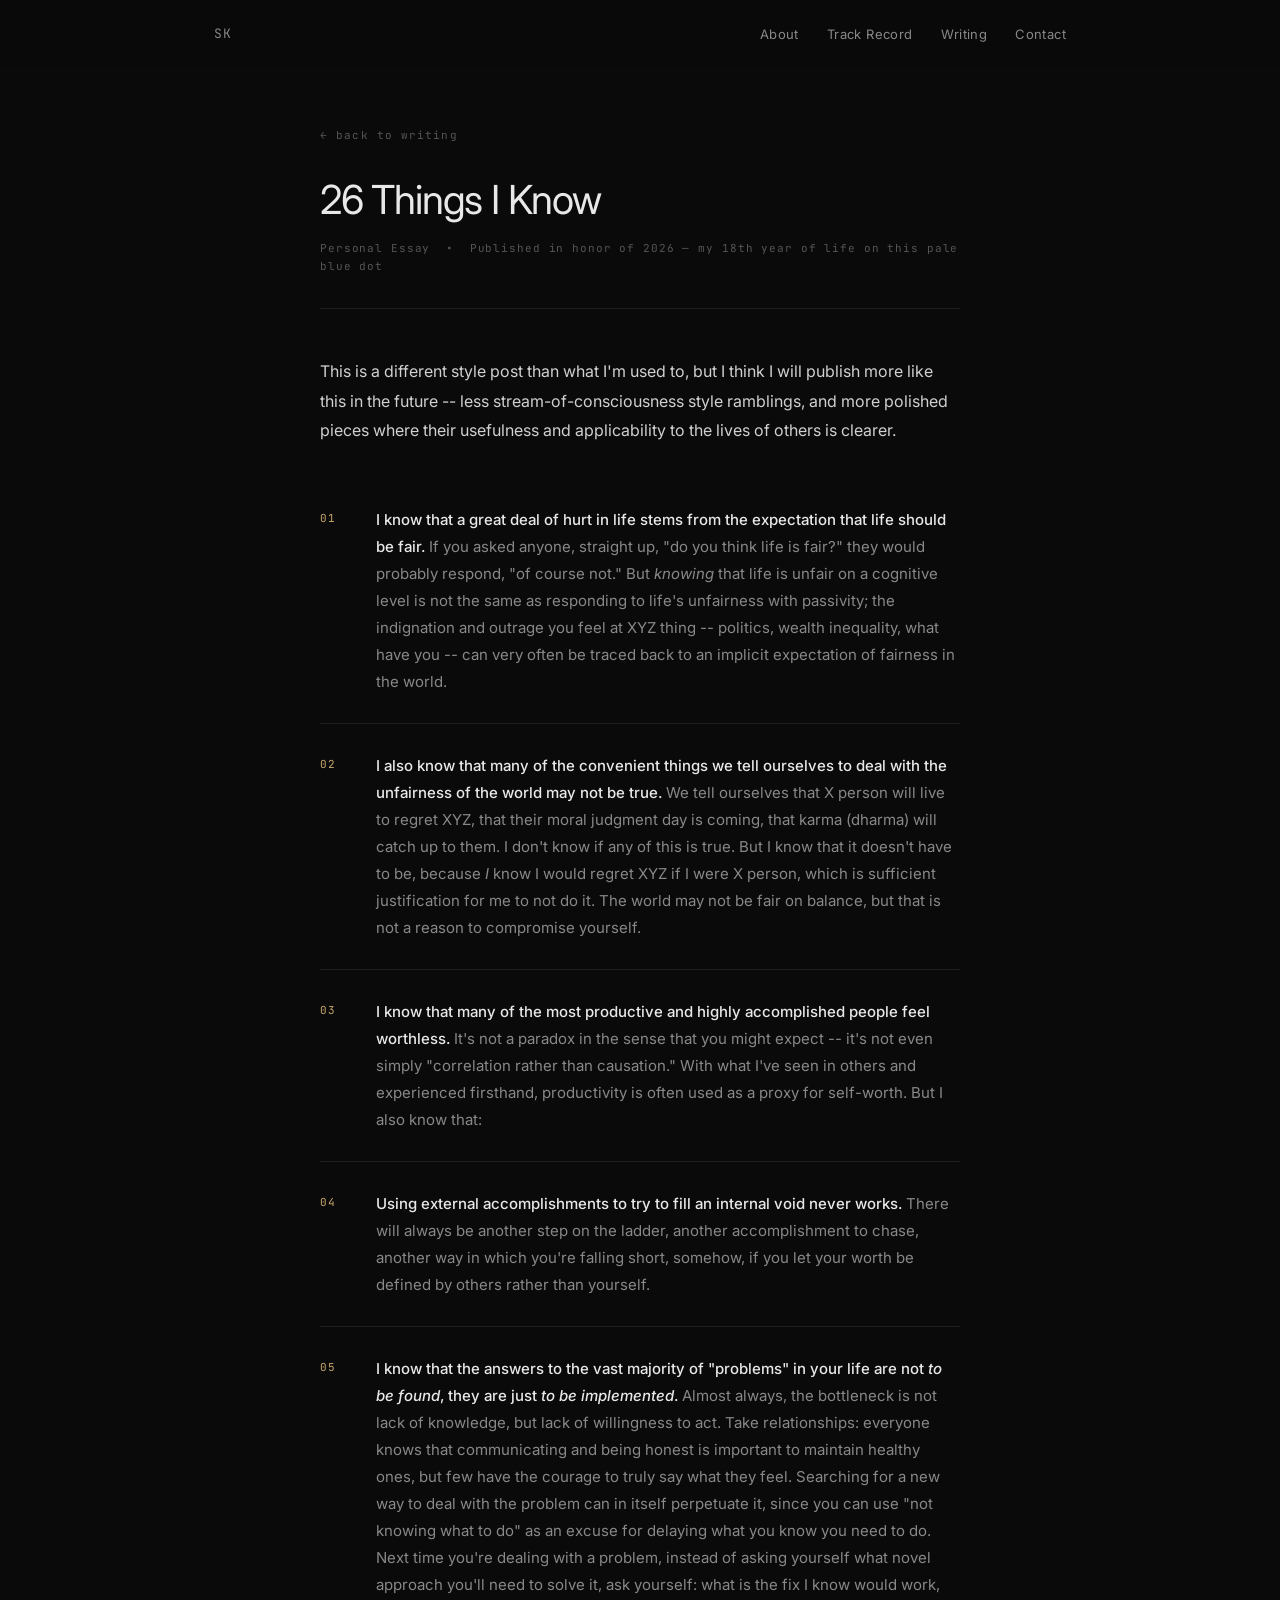
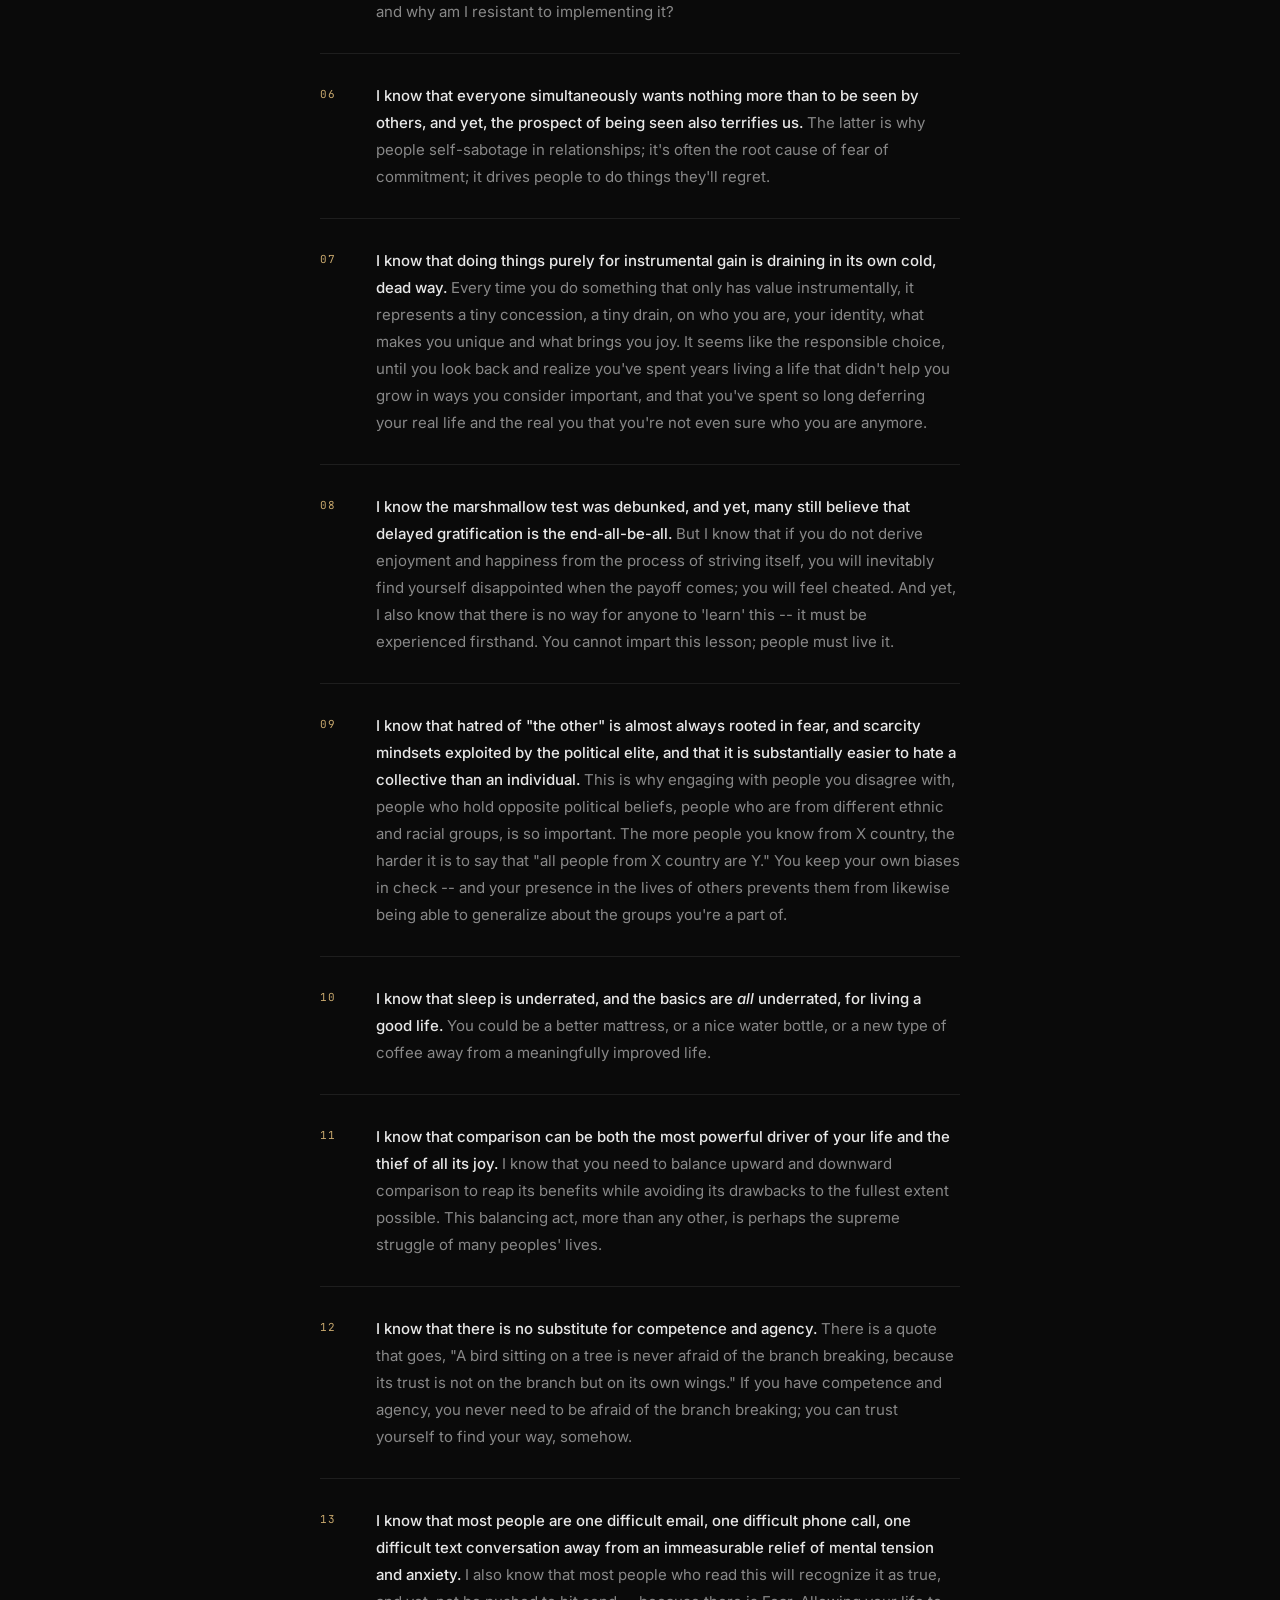
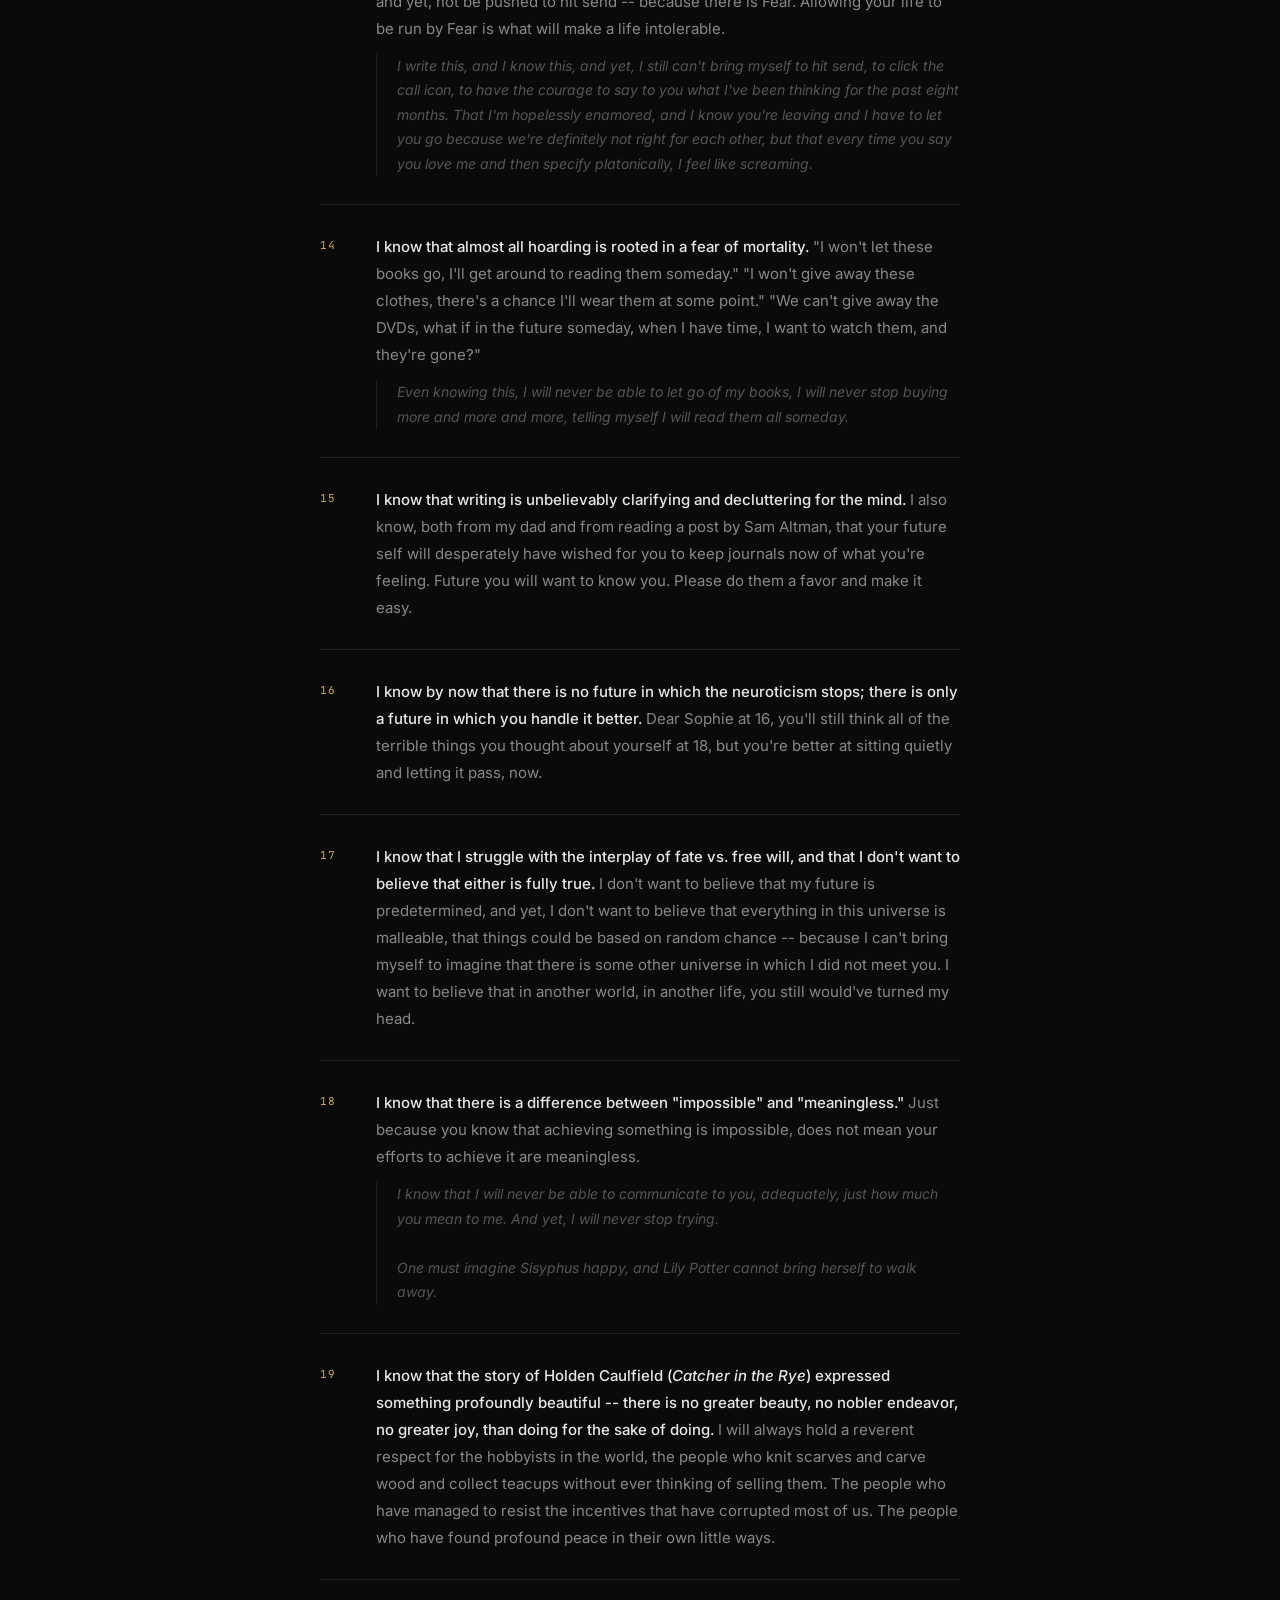
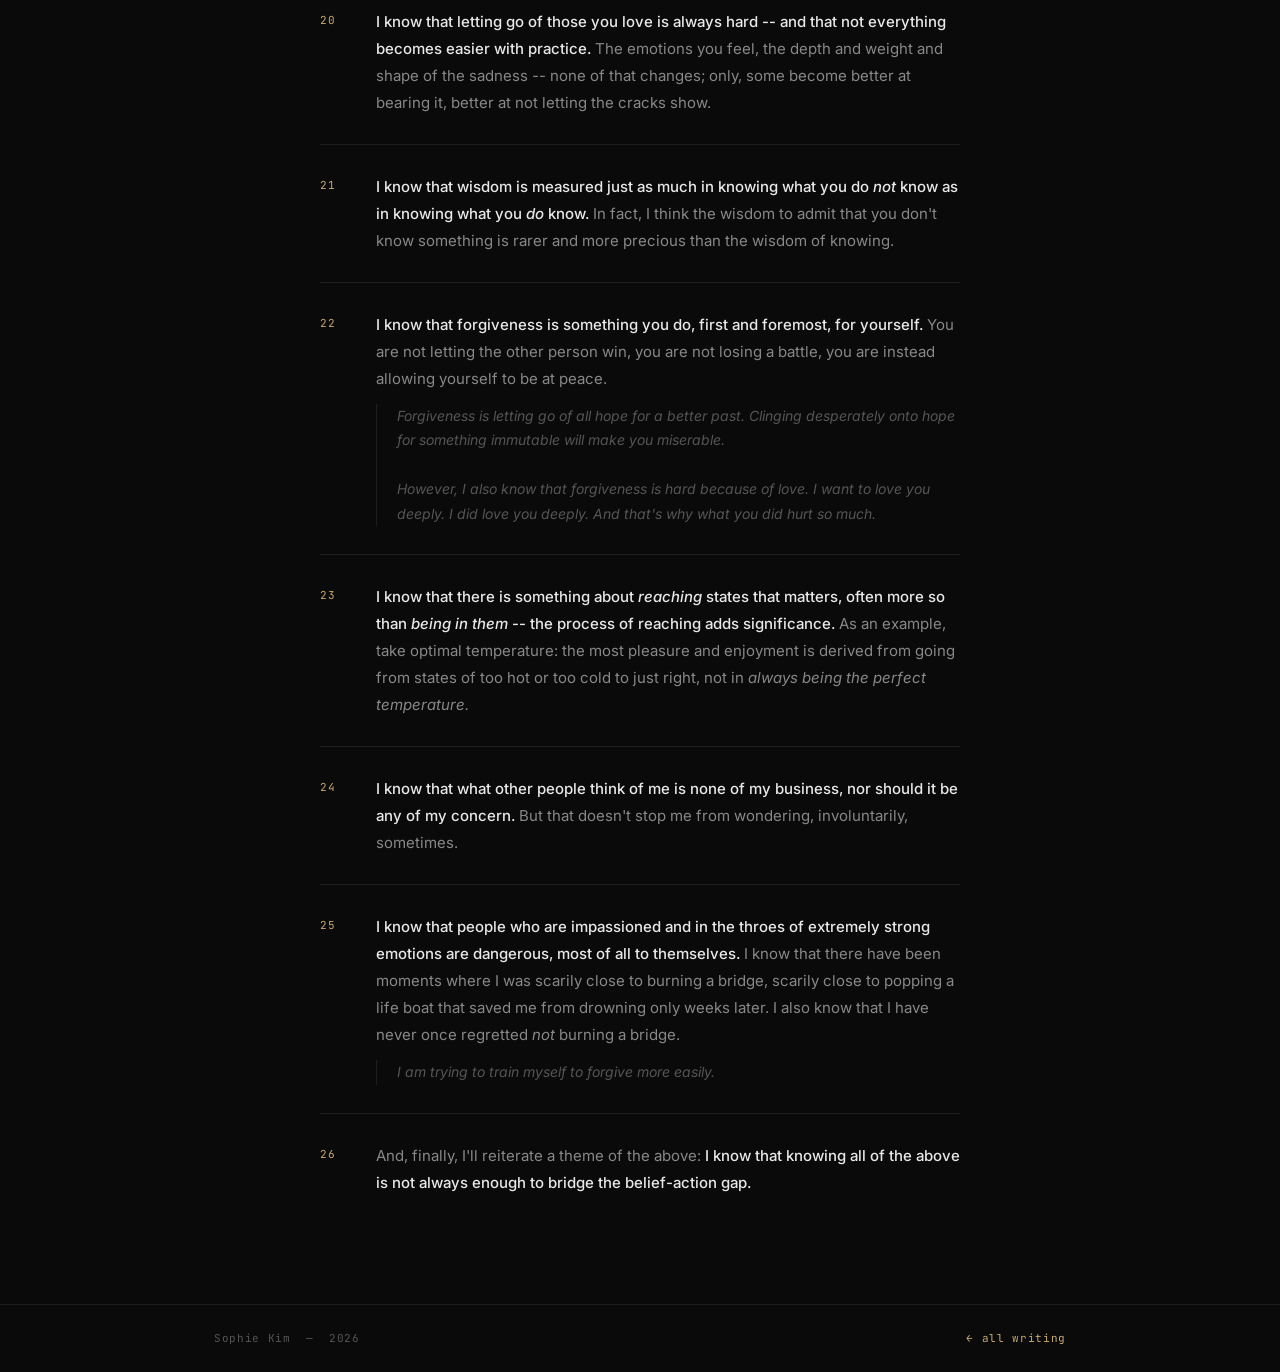
==== writing/26-things.html @ 5064267a "Initial commit: Sophie Kim personal site" ====
<!DOCTYPE html>
<html lang="en">
<head>
  <meta charset="UTF-8">
  <meta name="viewport" content="width=device-width, initial-scale=1.0">
  <title>26 Things I Know — Sophie Kim</title>
  <meta name="description" content="Published in honor of 2026, my 18th year of life on this pale blue dot.">
  <link rel="preconnect" href="https://fonts.googleapis.com">
  <link rel="preconnect" href="https://fonts.gstatic.com" crossorigin>
  <link href="https://fonts.googleapis.com/css2?family=Inter:wght@300;400;500;600&family=JetBrains+Mono:wght@400;500&display=swap" rel="stylesheet">
  <link rel="stylesheet" href="../css/style.css">
  <style>
    .things-list {
      list-style: none;
      padding: 0;
      counter-reset: things;
    }
    .things-list > li {
      counter-increment: things;
      padding: 28px 0;
      border-bottom: 1px solid var(--border);
      display: grid;
      grid-template-columns: 36px 1fr;
      gap: 20px;
    }
    .things-list > li:last-child {
      border-bottom: none;
    }
    .thing-number {
      font-family: var(--mono);
      font-size: 11px;
      color: var(--accent);
      letter-spacing: 0.06em;
      padding-top: 3px;
    }
    .thing-body strong {
      color: var(--text);
      font-weight: 500;
    }
    .thing-body p {
      font-size: 15px;
      color: var(--text-muted);
      line-height: 1.8;
      margin-bottom: 12px;
    }
    .thing-body p:last-child {
      margin-bottom: 0;
    }
    .thing-sub {
      margin-top: 12px;
      padding-left: 20px;
      border-left: 1px solid var(--border);
      font-size: 14px;
      color: var(--text-dim);
      font-style: italic;
      line-height: 1.75;
    }
  </style>
</head>
<body>

<nav>
  <div class="nav-inner">
    <a href="../index.html" class="nav-logo">SK</a>
    <ul class="nav-links">
      <li><a href="../index.html#about">About</a></li>
      <li><a href="../index.html#track-record">Track Record</a></li>
      <li><a href="../index.html#writing">Writing</a></li>
      <li><a href="../index.html#contact">Contact</a></li>
    </ul>
  </div>
</nav>

<div class="container">
  <div class="essay-page">

    <div class="essay-page-header">
      <a href="../index.html#writing" class="essay-back">← back to writing</a>
      <h1 class="essay-page-title">26 Things I Know</h1>
      <p class="essay-page-meta">Personal Essay &nbsp;&bull;&nbsp; Published in honor of 2026 — my 18th year of life on this pale blue dot</p>
    </div>

    <div class="essay-body">

      <p>
        This is a different style post than what I'm used to, but I think I will publish more
        like this in the future -- less stream-of-consciousness style ramblings, and more
        polished pieces where their usefulness and applicability to the lives of others is clearer.
      </p>

    </div>

    <ul class="things-list" style="margin-top: 32px;">

      <li>
        <span class="thing-number">01</span>
        <div class="thing-body">
          <p><strong>I know that a great deal of hurt in life stems from the expectation that life should be fair.</strong> If you asked anyone, straight up, "do you think life is fair?" they would probably respond, "of course not." But <em>knowing</em> that life is unfair on a cognitive level is not the same as responding to life's unfairness with passivity; the indignation and outrage you feel at XYZ thing -- politics, wealth inequality, what have you -- can very often be traced back to an implicit expectation of fairness in the world.</p>
        </div>
      </li>

      <li>
        <span class="thing-number">02</span>
        <div class="thing-body">
          <p><strong>I also know that many of the convenient things we tell ourselves to deal with the unfairness of the world may not be true.</strong> We tell ourselves that X person will live to regret XYZ, that their moral judgment day is coming, that karma (dharma) will catch up to them. I don't know if any of this is true. But I know that it doesn't have to be, because <em>I</em> know I would regret XYZ if I were X person, which is sufficient justification for me to not do it. The world may not be fair on balance, but that is not a reason to compromise yourself.</p>
        </div>
      </li>

      <li>
        <span class="thing-number">03</span>
        <div class="thing-body">
          <p><strong>I know that many of the most productive and highly accomplished people feel worthless.</strong> It's not a paradox in the sense that you might expect -- it's not even simply "correlation rather than causation." With what I've seen in others and experienced firsthand, productivity is often used as a proxy for self-worth. But I also know that:</p>
        </div>
      </li>

      <li>
        <span class="thing-number">04</span>
        <div class="thing-body">
          <p><strong>Using external accomplishments to try to fill an internal void never works.</strong> There will always be another step on the ladder, another accomplishment to chase, another way in which you're falling short, somehow, if you let your worth be defined by others rather than yourself.</p>
        </div>
      </li>

      <li>
        <span class="thing-number">05</span>
        <div class="thing-body">
          <p><strong>I know that the answers to the vast majority of "problems" in your life are not <em>to be found</em>, they are just <em>to be implemented</em>.</strong> Almost always, the bottleneck is not lack of knowledge, but lack of willingness to act. Take relationships: everyone knows that communicating and being honest is important to maintain healthy ones, but few have the courage to truly say what they feel. Searching for a new way to deal with the problem can in itself perpetuate it, since you can use "not knowing what to do" as an excuse for delaying what you know you need to do. Next time you're dealing with a problem, instead of asking yourself what novel approach you'll need to solve it, ask yourself: what is the fix I know would work, and why am I resistant to implementing it?</p>
        </div>
      </li>

      <li>
        <span class="thing-number">06</span>
        <div class="thing-body">
          <p><strong>I know that everyone simultaneously wants nothing more than to be seen by others, and yet, the prospect of being seen also terrifies us.</strong> The latter is why people self-sabotage in relationships; it's often the root cause of fear of commitment; it drives people to do things they'll regret.</p>
        </div>
      </li>

      <li>
        <span class="thing-number">07</span>
        <div class="thing-body">
          <p><strong>I know that doing things purely for instrumental gain is draining in its own cold, dead way.</strong> Every time you do something that only has value instrumentally, it represents a tiny concession, a tiny drain, on who you are, your identity, what makes you unique and what brings you joy. It seems like the responsible choice, until you look back and realize you've spent years living a life that didn't help you grow in ways you consider important, and that you've spent so long deferring your real life and the real you that you're not even sure who you are anymore.</p>
        </div>
      </li>

      <li>
        <span class="thing-number">08</span>
        <div class="thing-body">
          <p><strong>I know the marshmallow test was debunked, and yet, many still believe that delayed gratification is the end-all-be-all.</strong> But I know that if you do not derive enjoyment and happiness from the process of striving itself, you will inevitably find yourself disappointed when the payoff comes; you will feel cheated. And yet, I also know that there is no way for anyone to 'learn' this -- it must be experienced firsthand. You cannot impart this lesson; people must live it.</p>
        </div>
      </li>

      <li>
        <span class="thing-number">09</span>
        <div class="thing-body">
          <p><strong>I know that hatred of "the other" is almost always rooted in fear, and scarcity mindsets exploited by the political elite, and that it is substantially easier to hate a collective than an individual.</strong> This is why engaging with people you disagree with, people who hold opposite political beliefs, people who are from different ethnic and racial groups, is so important. The more people you know from X country, the harder it is to say that "all people from X country are Y." You keep your own biases in check -- and your presence in the lives of others prevents them from likewise being able to generalize about the groups you're a part of.</p>
        </div>
      </li>

      <li>
        <span class="thing-number">10</span>
        <div class="thing-body">
          <p><strong>I know that sleep is underrated, and the basics are <em>all</em> underrated, for living a good life.</strong> You could be a better mattress, or a nice water bottle, or a new type of coffee away from a meaningfully improved life.</p>
        </div>
      </li>

      <li>
        <span class="thing-number">11</span>
        <div class="thing-body">
          <p><strong>I know that comparison can be both the most powerful driver of your life and the thief of all its joy.</strong> I know that you need to balance upward and downward comparison to reap its benefits while avoiding its drawbacks to the fullest extent possible. This balancing act, more than any other, is perhaps the supreme struggle of many peoples' lives.</p>
        </div>
      </li>

      <li>
        <span class="thing-number">12</span>
        <div class="thing-body">
          <p><strong>I know that there is no substitute for competence and agency.</strong> There is a quote that goes, "A bird sitting on a tree is never afraid of the branch breaking, because its trust is not on the branch but on its own wings." If you have competence and agency, you never need to be afraid of the branch breaking; you can trust yourself to find your way, somehow.</p>
        </div>
      </li>

      <li>
        <span class="thing-number">13</span>
        <div class="thing-body">
          <p><strong>I know that most people are one difficult email, one difficult phone call, one difficult text conversation away from an immeasurable relief of mental tension and anxiety.</strong> I also know that most people who read this will recognize it as true, and yet, not be pushed to hit send -- because there is Fear. Allowing your life to be run by Fear is what will make a life intolerable.</p>
          <div class="thing-sub">I write this, and I <em>know</em> this, and yet, I still can't bring myself to hit send, to click the call icon, to have the courage to say to you what I've been thinking for the past eight months. That I'm hopelessly enamored, and I know you're leaving and I have to let you go because we're definitely not right for each other, but that every time you say you love me and then specify platonically, I feel like screaming.</div>
        </div>
      </li>

      <li>
        <span class="thing-number">14</span>
        <div class="thing-body">
          <p><strong>I know that almost all hoarding is rooted in a fear of mortality.</strong> "I won't let these books go, I'll get around to reading them someday." "I won't give away these clothes, there's a chance I'll wear them at some point." "We can't give away the DVDs, what if in the future someday, when I have time, I want to watch them, and they're gone?"</p>
          <div class="thing-sub">Even knowing this, I will never be able to let go of my books, I will never stop buying more and more and more, telling myself I will read them all someday.</div>
        </div>
      </li>

      <li>
        <span class="thing-number">15</span>
        <div class="thing-body">
          <p><strong>I know that writing is unbelievably clarifying and decluttering for the mind.</strong> I also know, both from my dad and from reading a post by Sam Altman, that your future self will desperately have wished for you to keep journals now of what you're feeling. Future you will want to know you. Please do them a favor and make it easy.</p>
        </div>
      </li>

      <li>
        <span class="thing-number">16</span>
        <div class="thing-body">
          <p><strong>I know by now that there is no future in which the neuroticism stops; there is only a future in which you handle it better.</strong> Dear Sophie at 16, you'll still think all of the terrible things you thought about yourself at 18, but you're better at sitting quietly and letting it pass, now.</p>
        </div>
      </li>

      <li>
        <span class="thing-number">17</span>
        <div class="thing-body">
          <p><strong>I know that I struggle with the interplay of fate vs. free will, and that I don't want to believe that either is fully true.</strong> I don't want to believe that my future is predetermined, and yet, I don't want to believe that everything in this universe is malleable, that things could be based on random chance -- because I can't bring myself to imagine that there is some other universe in which I did not meet you. I want to believe that in another world, in another life, you still would've turned my head.</p>
        </div>
      </li>

      <li>
        <span class="thing-number">18</span>
        <div class="thing-body">
          <p><strong>I know that there is a difference between "impossible" and "meaningless."</strong> Just because you know that achieving something is impossible, does not mean your efforts to achieve it are meaningless.</p>
          <div class="thing-sub">I know that I will never be able to communicate to you, adequately, just how much you mean to me. And yet, I will never stop trying.<br><br>One must imagine Sisyphus happy, and Lily Potter cannot bring herself to walk away.</div>
        </div>
      </li>

      <li>
        <span class="thing-number">19</span>
        <div class="thing-body">
          <p><strong>I know that the story of Holden Caulfield (<em>Catcher in the Rye</em>) expressed something profoundly beautiful -- there is no greater beauty, no nobler endeavor, no greater joy, than doing for the sake of doing.</strong> I will always hold a reverent respect for the hobbyists in the world, the people who knit scarves and carve wood and collect teacups without ever thinking of selling them. The people who have managed to resist the incentives that have corrupted most of us. The people who have found profound peace in their own little ways.</p>
        </div>
      </li>

      <li>
        <span class="thing-number">20</span>
        <div class="thing-body">
          <p><strong>I know that letting go of those you love is always hard -- and that not everything becomes easier with practice.</strong> The emotions you feel, the depth and weight and shape of the sadness -- none of that changes; only, some become better at bearing it, better at not letting the cracks show.</p>
        </div>
      </li>

      <li>
        <span class="thing-number">21</span>
        <div class="thing-body">
          <p><strong>I know that wisdom is measured just as much in knowing what you do <em>not</em> know as in knowing what you <em>do</em> know.</strong> In fact, I think the wisdom to admit that you don't know something is rarer and more precious than the wisdom of knowing.</p>
        </div>
      </li>

      <li>
        <span class="thing-number">22</span>
        <div class="thing-body">
          <p><strong>I know that forgiveness is something you do, first and foremost, for yourself.</strong> You are not letting the other person win, you are not losing a battle, you are instead allowing yourself to be at peace.</p>
          <div class="thing-sub">Forgiveness is letting go of all hope for a better past. Clinging desperately onto hope for something immutable will make you miserable.<br><br>However, I also know that forgiveness is hard because of love. I want to love you deeply. I <em>did</em> love you deeply. And that's why what you did hurt so much.</div>
        </div>
      </li>

      <li>
        <span class="thing-number">23</span>
        <div class="thing-body">
          <p><strong>I know that there is something about <em>reaching</em> states that matters, often more so than <em>being in them</em> -- the process of reaching adds significance.</strong> As an example, take optimal temperature: the most pleasure and enjoyment is derived from going from states of too hot or too cold to just right, not in <em>always being the perfect temperature.</em></p>
        </div>
      </li>

      <li>
        <span class="thing-number">24</span>
        <div class="thing-body">
          <p><strong>I know that what other people think of me is none of my business, nor should it be any of my concern.</strong> But that doesn't stop me from wondering, involuntarily, sometimes.</p>
        </div>
      </li>

      <li>
        <span class="thing-number">25</span>
        <div class="thing-body">
          <p><strong>I know that people who are impassioned and in the throes of extremely strong emotions are dangerous, most of all to themselves.</strong> I know that there have been moments where I was scarily close to burning a bridge, scarily close to popping a life boat that saved me from drowning only weeks later. I also know that I have never once regretted <em>not</em> burning a bridge.</p>
          <div class="thing-sub">I am trying to train myself to forgive more easily.</div>
        </div>
      </li>

      <li>
        <span class="thing-number">26</span>
        <div class="thing-body">
          <p>And, finally, I'll reiterate a theme of the above: <strong>I know that knowing all of the above is not always enough to bridge the belief-action gap.</strong></p>
        </div>
      </li>

    </ul>

  </div>
</div>

<footer>
  <div class="footer-inner">
    <span class="footer-text">Sophie Kim &nbsp;&mdash;&nbsp; 2026</span>
    <a href="../index.html#writing" class="footer-text" style="color: var(--accent);">← all writing</a>
  </div>
</footer>

<script src="../js/main.js"></script>
</body>
</html>
---- css/style.css ----
@import url('https://fonts.googleapis.com/css2?family=Inter:wght@300;400;500;600&family=JetBrains+Mono:wght@400;500&display=swap');

:root {
  --bg: #0a0a0a;
  --bg-secondary: #111111;
  --bg-card: #141414;
  --border: #1e1e1e;
  --text: #e8e8e8;
  --text-muted: #888;
  --text-dim: #555;
  --accent: #c9a96e;
  --accent-dim: rgba(201, 169, 110, 0.12);
  --accent-border: rgba(201, 169, 110, 0.25);
  --mono: 'JetBrains Mono', monospace;
  --sans: 'Inter', -apple-system, sans-serif;
}

* {
  margin: 0;
  padding: 0;
  box-sizing: border-box;
}

html {
  scroll-behavior: smooth;
}

body {
  background: var(--bg);
  color: var(--text);
  font-family: var(--sans);
  font-size: 16px;
  line-height: 1.7;
  -webkit-font-smoothing: antialiased;
}

a {
  color: inherit;
  text-decoration: none;
}

/* ─── NAV ─────────────────────────────────────── */
nav {
  position: fixed;
  top: 0;
  width: 100%;
  z-index: 100;
  padding: 20px 0;
  background: rgba(10, 10, 10, 0.85);
  backdrop-filter: blur(12px);
  border-bottom: 1px solid transparent;
  transition: border-color 0.3s;
}

nav.scrolled {
  border-color: var(--border);
}

.nav-inner {
  max-width: 900px;
  margin: 0 auto;
  padding: 0 24px;
  display: flex;
  justify-content: space-between;
  align-items: center;
}

.nav-logo {
  font-family: var(--mono);
  font-size: 13px;
  color: var(--text-muted);
  letter-spacing: 0.08em;
  transition: color 0.2s;
}

.nav-logo:hover {
  color: var(--accent);
}

.nav-links {
  display: flex;
  gap: 28px;
  list-style: none;
}

.nav-links a {
  font-size: 13px;
  color: var(--text-muted);
  letter-spacing: 0.03em;
  transition: color 0.2s;
}

.nav-links a:hover {
  color: var(--text);
}

/* ─── LAYOUT ──────────────────────────────────── */
.container {
  max-width: 900px;
  margin: 0 auto;
  padding: 0 24px;
}

section {
  padding: 80px 0;
}

.section-label {
  font-family: var(--mono);
  font-size: 11px;
  letter-spacing: 0.15em;
  text-transform: uppercase;
  color: var(--accent);
  margin-bottom: 32px;
  display: flex;
  align-items: center;
  gap: 12px;
}

.section-label::after {
  content: '';
  flex: 1;
  height: 1px;
  background: var(--border);
  max-width: 60px;
}

h1, h2, h3 {
  font-weight: 500;
  letter-spacing: -0.02em;
  line-height: 1.2;
}

/* ─── HERO ─────────────────────────────────────── */
#hero {
  min-height: 100vh;
  display: flex;
  align-items: center;
  padding-top: 80px;
  position: relative;
}

.hero-inner {
  max-width: 900px;
  margin: 0 auto;
  padding: 0 24px;
}

.hero-eyebrow {
  font-family: var(--mono);
  font-size: 12px;
  letter-spacing: 0.12em;
  color: var(--text-dim);
  margin-bottom: 24px;
  opacity: 0;
  animation: fadeUp 0.6s ease 0.1s forwards;
}

.hero-name {
  font-size: clamp(48px, 8vw, 88px);
  font-weight: 400;
  letter-spacing: -0.04em;
  line-height: 0.95;
  margin-bottom: 28px;
  opacity: 0;
  animation: fadeUp 0.6s ease 0.2s forwards;
}

.hero-name span {
  color: var(--accent);
}

.hero-tagline {
  font-size: clamp(16px, 2.5vw, 20px);
  color: var(--text-muted);
  max-width: 520px;
  line-height: 1.6;
  margin-bottom: 48px;
  opacity: 0;
  animation: fadeUp 0.6s ease 0.3s forwards;
}

.hero-tagline em {
  color: var(--text);
  font-style: normal;
}

.hero-cta {
  display: flex;
  gap: 16px;
  flex-wrap: wrap;
  opacity: 0;
  animation: fadeUp 0.6s ease 0.4s forwards;
}

.btn {
  font-size: 13px;
  letter-spacing: 0.04em;
  padding: 10px 22px;
  border-radius: 2px;
  cursor: pointer;
  transition: all 0.2s;
  display: inline-block;
}

.btn-primary {
  background: var(--accent);
  color: #0a0a0a;
  font-weight: 500;
}

.btn-primary:hover {
  background: #d4b37a;
}

.btn-secondary {
  border: 1px solid var(--border);
  color: var(--text-muted);
  background: transparent;
}

.btn-secondary:hover {
  border-color: var(--text-muted);
  color: var(--text);
}

.hero-scroll {
  position: absolute;
  bottom: 40px;
  left: 24px;
  font-family: var(--mono);
  font-size: 11px;
  color: var(--text-dim);
  letter-spacing: 0.1em;
  opacity: 0;
  animation: fadeUp 0.6s ease 0.8s forwards;
  display: flex;
  align-items: center;
  gap: 8px;
}

.hero-scroll::before {
  content: '';
  width: 20px;
  height: 1px;
  background: var(--text-dim);
}

/* ─── STATS BAR ────────────────────────────────── */
#stats {
  padding: 0;
  border-top: 1px solid var(--border);
  border-bottom: 1px solid var(--border);
  background: var(--bg-secondary);
}

.stats-inner {
  max-width: 900px;
  margin: 0 auto;
  padding: 0 24px;
  display: grid;
  grid-template-columns: repeat(3, 1fr);
  gap: 0;
}

.stat-item {
  padding: 28px 0;
  border-right: 1px solid var(--border);
  text-align: center;
}

.stat-item:last-child {
  border-right: none;
}

.stat-number {
  font-family: var(--mono);
  font-size: 22px;
  font-weight: 500;
  color: var(--accent);
  display: block;
  letter-spacing: -0.02em;
}

.stat-label {
  font-size: 11px;
  color: var(--text-dim);
  letter-spacing: 0.08em;
  text-transform: uppercase;
  margin-top: 4px;
  display: block;
}

/* ─── ABOUT ─────────────────────────────────────── */
#about {
  border-bottom: 1px solid var(--border);
}

.about-grid {
  display: grid;
  grid-template-columns: 1fr 1fr;
  gap: 64px;
  align-items: start;
}

.about-photo {
  aspect-ratio: 4/5;
  background: var(--bg-card);
  border: 1px solid var(--border);
  border-radius: 2px;
  display: flex;
  align-items: center;
  justify-content: center;
  color: var(--text-dim);
  font-size: 12px;
  font-family: var(--mono);
  letter-spacing: 0.08em;
  position: relative;
  overflow: hidden;
}

.about-photo img {
  width: 100%;
  height: 100%;
  object-fit: cover;
  display: block;
}

.about-photo-placeholder {
  text-align: center;
  padding: 24px;
}

.about-text p {
  font-size: 15px;
  line-height: 1.8;
  color: var(--text-muted);
  margin-bottom: 20px;
}

.about-text p:last-child {
  margin-bottom: 0;
}

.about-text strong {
  color: var(--text);
  font-weight: 400;
}

/* ─── TRACK RECORD ─────────────────────────────── */
#track-record {
  border-bottom: 1px solid var(--border);
}

.timeline {
  position: relative;
}

.timeline-act {
  margin-bottom: 56px;
}

.timeline-act:last-child {
  margin-bottom: 0;
}

.act-label {
  font-family: var(--mono);
  font-size: 11px;
  color: var(--text-dim);
  letter-spacing: 0.1em;
  text-transform: uppercase;
  margin-bottom: 20px;
  padding-bottom: 12px;
  border-bottom: 1px solid var(--border);
}

.cards-grid {
  display: grid;
  grid-template-columns: repeat(2, 1fr);
  gap: 12px;
}

.card {
  background: var(--bg-card);
  border: 1px solid var(--border);
  border-radius: 2px;
  padding: 20px 22px;
  transition: border-color 0.2s, background 0.2s;
  position: relative;
}

.card:hover {
  border-color: var(--accent-border);
  background: #161616;
}

.card-header {
  display: flex;
  justify-content: space-between;
  align-items: flex-start;
  gap: 12px;
  margin-bottom: 10px;
}

.card-title {
  font-size: 14px;
  font-weight: 500;
  color: var(--text);
  letter-spacing: -0.01em;
  line-height: 1.3;
}

.card-badge {
  font-family: var(--mono);
  font-size: 10px;
  color: var(--accent);
  background: var(--accent-dim);
  border: 1px solid var(--accent-border);
  padding: 2px 7px;
  border-radius: 1px;
  white-space: nowrap;
  flex-shrink: 0;
  letter-spacing: 0.05em;
}

.card-body {
  font-size: 13px;
  color: var(--text-dim);
  line-height: 1.65;
}

.card-body strong {
  color: var(--text-muted);
  font-weight: 400;
}

.card-stats {
  margin-top: 10px;
  display: flex;
  flex-wrap: wrap;
  gap: 6px;
}

.tag {
  font-family: var(--mono);
  font-size: 10px;
  color: var(--text-dim);
  background: var(--bg-secondary);
  border: 1px solid var(--border);
  padding: 2px 7px;
  border-radius: 1px;
  letter-spacing: 0.04em;
}

/* ─── WRITING ───────────────────────────────────── */
#writing {
  border-bottom: 1px solid var(--border);
}

.writing-header {
  display: flex;
  justify-content: space-between;
  align-items: flex-end;
  margin-bottom: 40px;
}

.writing-intro {
  font-size: 14px;
  color: var(--text-dim);
  max-width: 400px;
  line-height: 1.6;
}

.writing-grid {
  display: grid;
  gap: 0;
}

.writing-group-label {
  font-family: var(--mono);
  font-size: 10px;
  letter-spacing: 0.12em;
  text-transform: uppercase;
  color: var(--text-dim);
  padding: 14px 0;
  border-bottom: 1px solid var(--border);
  margin-bottom: 0;
}

.essay-card {
  display: grid;
  grid-template-columns: 1fr auto;
  gap: 24px;
  align-items: start;
  padding: 28px 0;
  border-bottom: 1px solid var(--border);
  transition: all 0.2s;
  text-decoration: none;
  position: relative;
}

.essay-card:hover .essay-title {
  color: var(--accent);
}

.essay-card.featured {
  background: var(--bg-secondary);
  margin: 0 -24px;
  padding: 28px 24px;
  border-bottom: 1px solid var(--border);
}

.essay-card.featured:first-of-type {
  border-top: 1px solid var(--border);
  margin-top: 0;
}

.essay-meta {
  display: flex;
  align-items: center;
  gap: 10px;
  margin-bottom: 8px;
}

.essay-type {
  font-family: var(--mono);
  font-size: 10px;
  color: var(--accent);
  letter-spacing: 0.08em;
  text-transform: uppercase;
}

.essay-title {
  font-size: 16px;
  font-weight: 400;
  color: var(--text);
  letter-spacing: -0.01em;
  margin-bottom: 8px;
  transition: color 0.2s;
  line-height: 1.3;
}

.essay-teaser {
  font-size: 13px;
  color: var(--text-dim);
  line-height: 1.7;
  max-width: 580px;
}

.essay-teaser em {
  color: var(--text-muted);
  font-style: italic;
}

.essay-arrow {
  color: var(--text-dim);
  font-size: 18px;
  margin-top: 4px;
  transition: transform 0.2s, color 0.2s;
  flex-shrink: 0;
}

.essay-card:hover .essay-arrow {
  transform: translateX(3px);
  color: var(--accent);
}

/* ─── CONTACT ───────────────────────────────────── */
#contact {
  padding-bottom: 100px;
}

.contact-block {
  display: flex;
  justify-content: space-between;
  align-items: flex-start;
  gap: 48px;
}

.contact-text h2 {
  font-size: 28px;
  font-weight: 400;
  margin-bottom: 14px;
  letter-spacing: -0.02em;
}

.contact-text p {
  font-size: 14px;
  color: var(--text-muted);
  max-width: 360px;
  line-height: 1.7;
}

.contact-links {
  display: flex;
  flex-direction: column;
  gap: 8px;
  min-width: 200px;
}

.contact-link {
  display: flex;
  align-items: center;
  gap: 12px;
  font-size: 13px;
  color: var(--text-muted);
  padding: 10px 14px;
  border: 1px solid var(--border);
  border-radius: 2px;
  transition: all 0.2s;
  background: var(--bg-card);
}

.contact-link:hover {
  border-color: var(--accent-border);
  color: var(--text);
  background: var(--bg-secondary);
}

.contact-link-icon {
  font-size: 14px;
  opacity: 0.6;
}

/* ─── FOOTER ─────────────────────────────────────── */
footer {
  border-top: 1px solid var(--border);
  padding: 24px 0;
}

.footer-inner {
  max-width: 900px;
  margin: 0 auto;
  padding: 0 24px;
  display: flex;
  justify-content: space-between;
  align-items: center;
}

.footer-text {
  font-family: var(--mono);
  font-size: 11px;
  color: var(--text-dim);
  letter-spacing: 0.06em;
}

/* ─── ESSAY PAGES ───────────────────────────────── */
.essay-page {
  padding-top: 120px;
  padding-bottom: 80px;
  max-width: 640px;
  margin: 0 auto;
}

.essay-page-header {
  margin-bottom: 48px;
  padding-bottom: 32px;
  border-bottom: 1px solid var(--border);
}

.essay-back {
  font-family: var(--mono);
  font-size: 11px;
  color: var(--text-dim);
  letter-spacing: 0.1em;
  display: inline-flex;
  align-items: center;
  gap: 8px;
  margin-bottom: 32px;
  transition: color 0.2s;
}

.essay-back:hover {
  color: var(--accent);
}

.essay-page-title {
  font-size: clamp(28px, 5vw, 40px);
  font-weight: 400;
  letter-spacing: -0.03em;
  line-height: 1.15;
  margin-bottom: 16px;
}

.essay-page-meta {
  font-family: var(--mono);
  font-size: 11px;
  color: var(--text-dim);
  letter-spacing: 0.08em;
}

.essay-body {
  font-size: 16px;
  line-height: 1.85;
  color: #d0d0d0;
}

.essay-body p {
  margin-bottom: 24px;
}

.essay-body em {
  color: var(--text);
  font-style: italic;
}

.essay-body strong {
  color: var(--text);
  font-weight: 500;
}

.essay-body blockquote {
  border-left: 2px solid var(--accent);
  margin: 32px 0;
  padding: 8px 0 8px 24px;
  color: var(--text-muted);
  font-style: italic;
  font-size: 15px;
}

.essay-body h3 {
  font-family: var(--mono);
  font-size: 12px;
  letter-spacing: 0.15em;
  text-transform: uppercase;
  color: var(--accent);
  margin: 40px 0 20px;
  font-weight: 400;
}

.essay-body .section-break {
  border: none;
  border-top: 1px solid var(--border);
  margin: 40px 0;
}

.essay-body .lyric {
  font-style: italic;
  color: var(--text-muted);
  font-size: 14px;
  line-height: 1.8;
  margin: 32px 0;
  padding-left: 20px;
  border-left: 1px solid var(--border);
}

.essay-body .lyric-attr {
  font-family: var(--mono);
  font-size: 11px;
  color: var(--text-dim);
  letter-spacing: 0.06em;
  display: block;
  margin-top: 8px;
}

.essay-body ol {
  padding-left: 20px;
  margin-bottom: 24px;
}

.essay-body ol li {
  margin-bottom: 20px;
  padding-left: 8px;
}

.essay-body .footnote {
  font-size: 13px;
  color: var(--text-dim);
  border-top: 1px solid var(--border);
  margin-top: 48px;
  padding-top: 20px;
  line-height: 1.7;
}

/* ─── ANIMATIONS ─────────────────────────────────── */
@keyframes fadeUp {
  from { opacity: 0; transform: translateY(16px); }
  to   { opacity: 1; transform: translateY(0); }
}

.fade-in {
  opacity: 0;
  transform: translateY(20px);
  transition: opacity 0.5s ease, transform 0.5s ease;
}

.fade-in.visible {
  opacity: 1;
  transform: translateY(0);
}

/* ─── RESPONSIVE ─────────────────────────────────── */
@media (max-width: 680px) {
  nav { padding: 16px 0; }
  .nav-links { gap: 16px; }
  .nav-links li:nth-child(3), .nav-links li:nth-child(4) { display: none; }

  section { padding: 56px 0; }

  .hero-scroll { display: none; }

  .stats-inner { grid-template-columns: repeat(2, 1fr); }
  .stat-item:nth-child(6) { border-right: none; }
  .stat-item:nth-child(odd):nth-last-child(-n+2):nth-last-child(odd) { border-right: none; }

  .about-grid { grid-template-columns: 1fr; gap: 32px; }
  .about-photo { aspect-ratio: 1/1; max-width: 200px; }

  .cards-grid { grid-template-columns: 1fr; }

  .essay-card { grid-template-columns: 1fr; }
  .essay-card.featured { margin: 0 -16px; padding: 24px 16px; }

  .contact-block { flex-direction: column; gap: 32px; }

  .footer-inner { flex-direction: column; gap: 8px; text-align: center; }
}

@media (max-width: 400px) {
  .container { padding: 0 16px; }
  .stats-inner { grid-template-columns: 1fr 1fr; padding: 0 16px; }
}
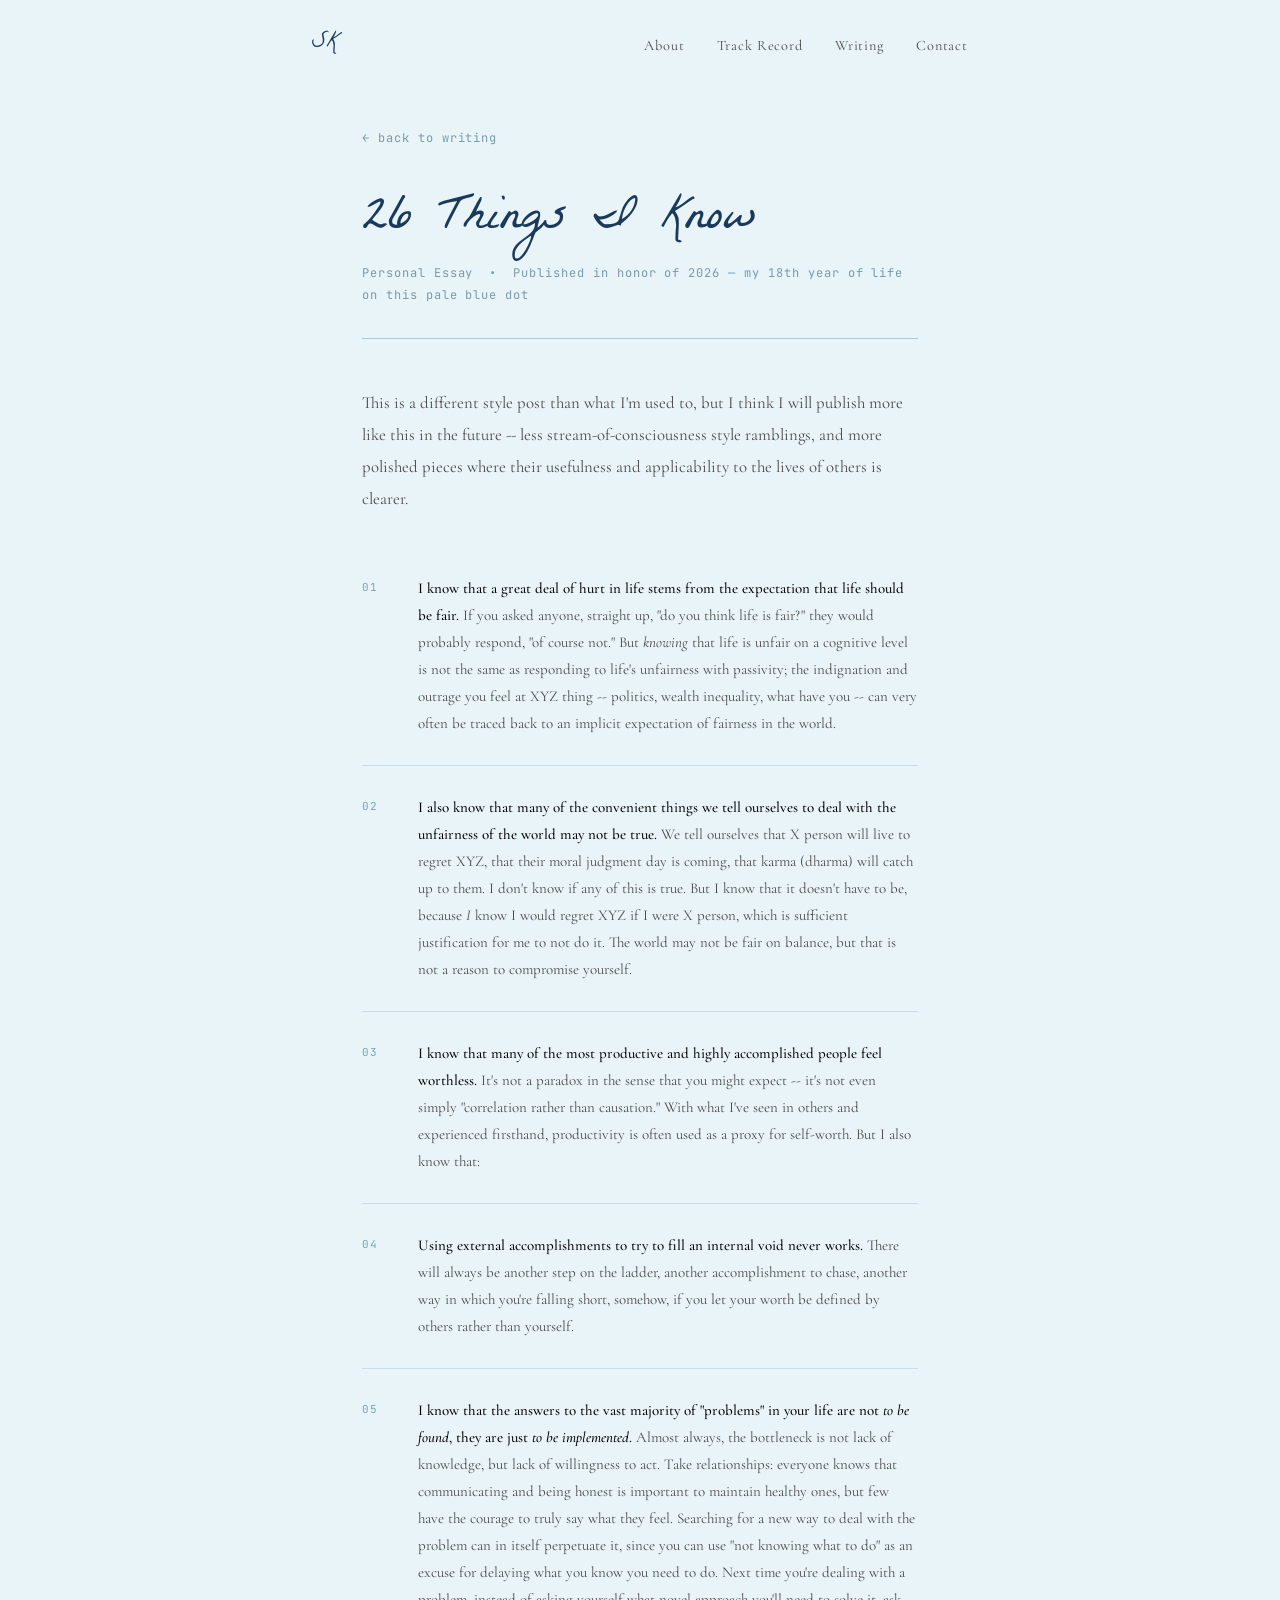
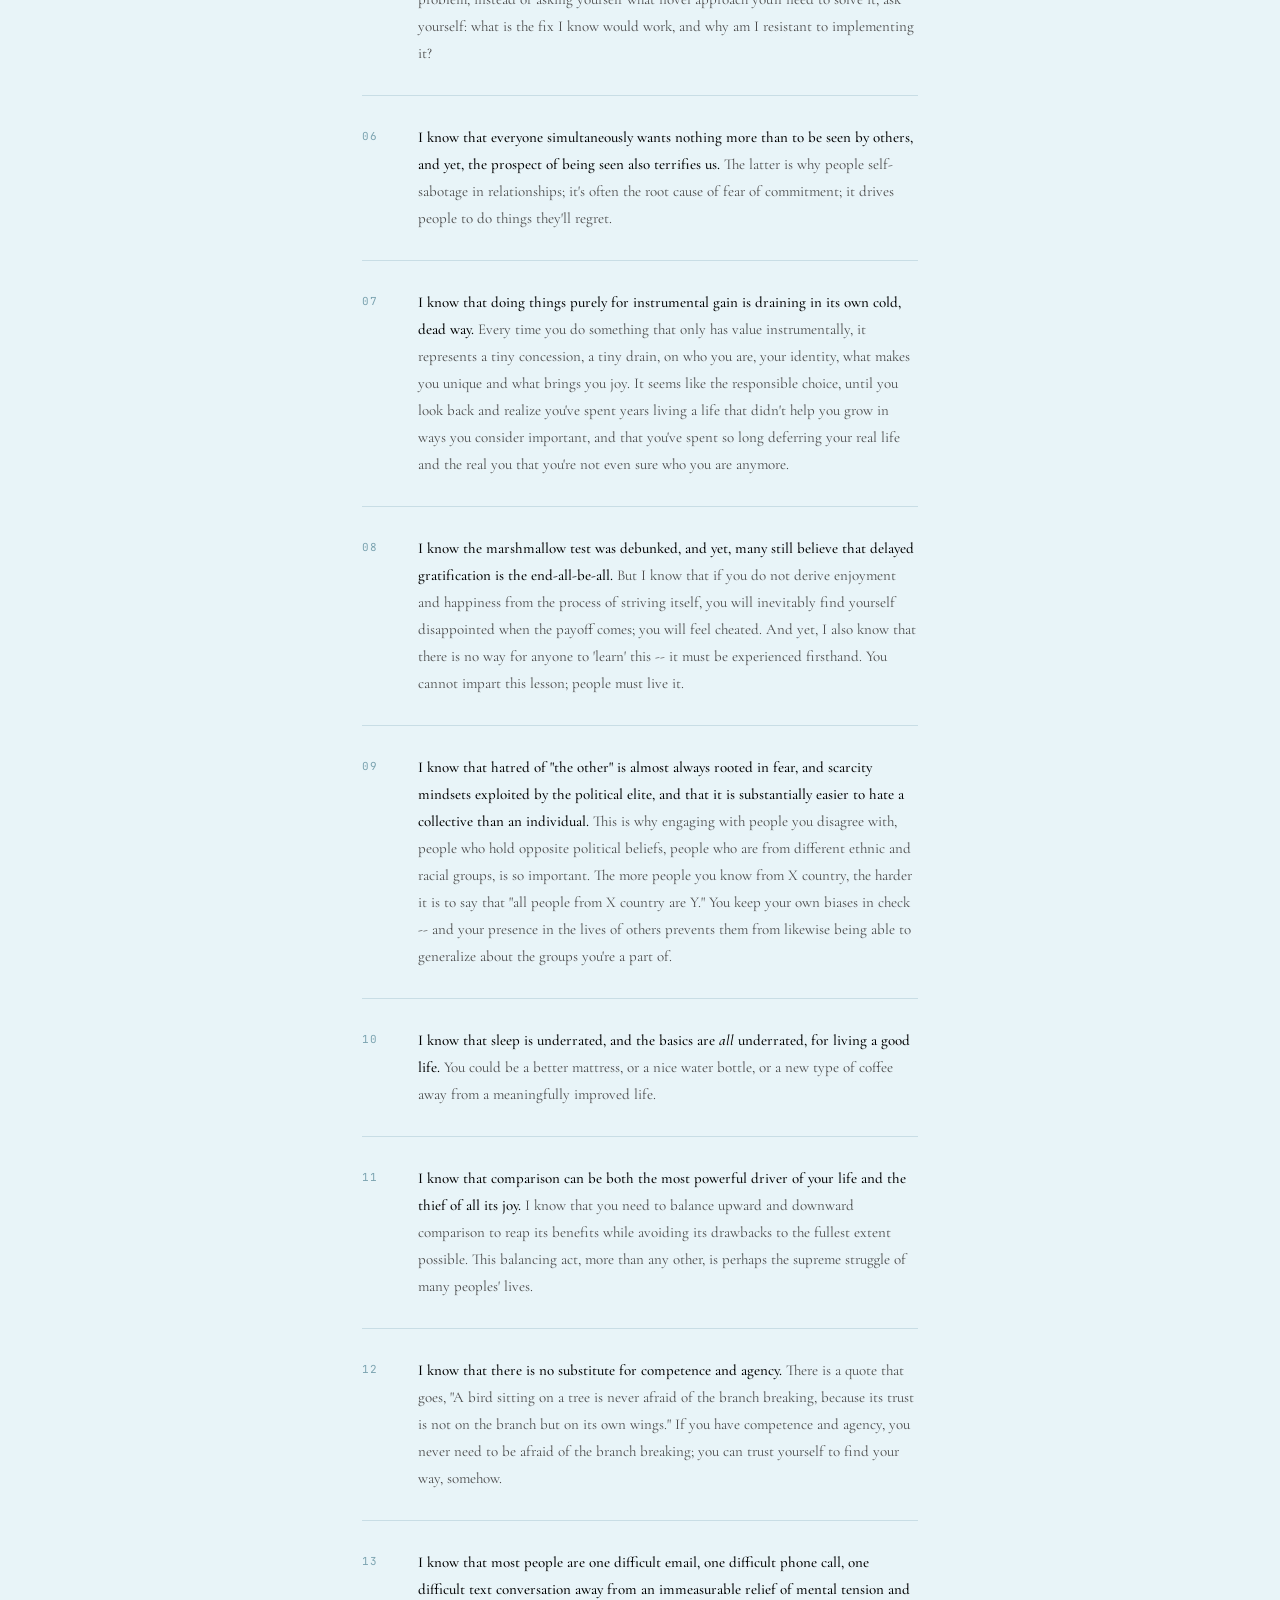
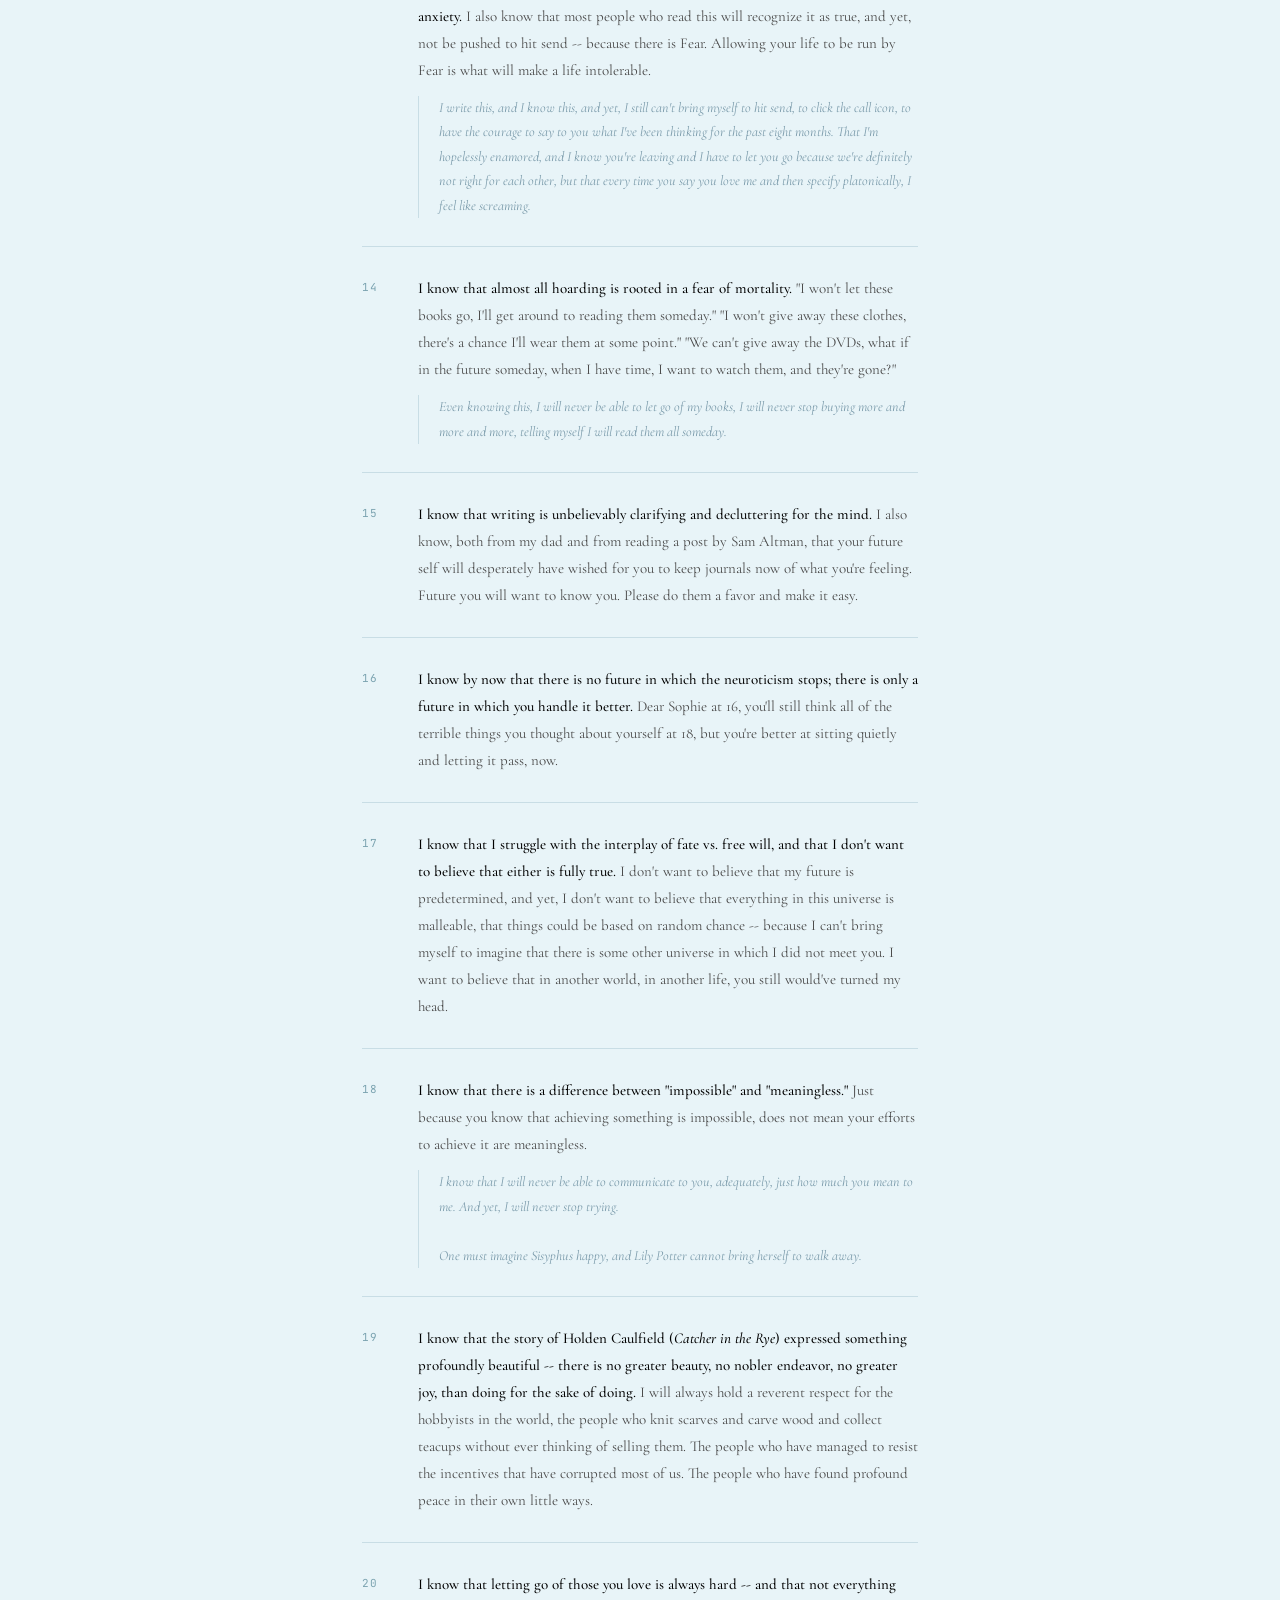
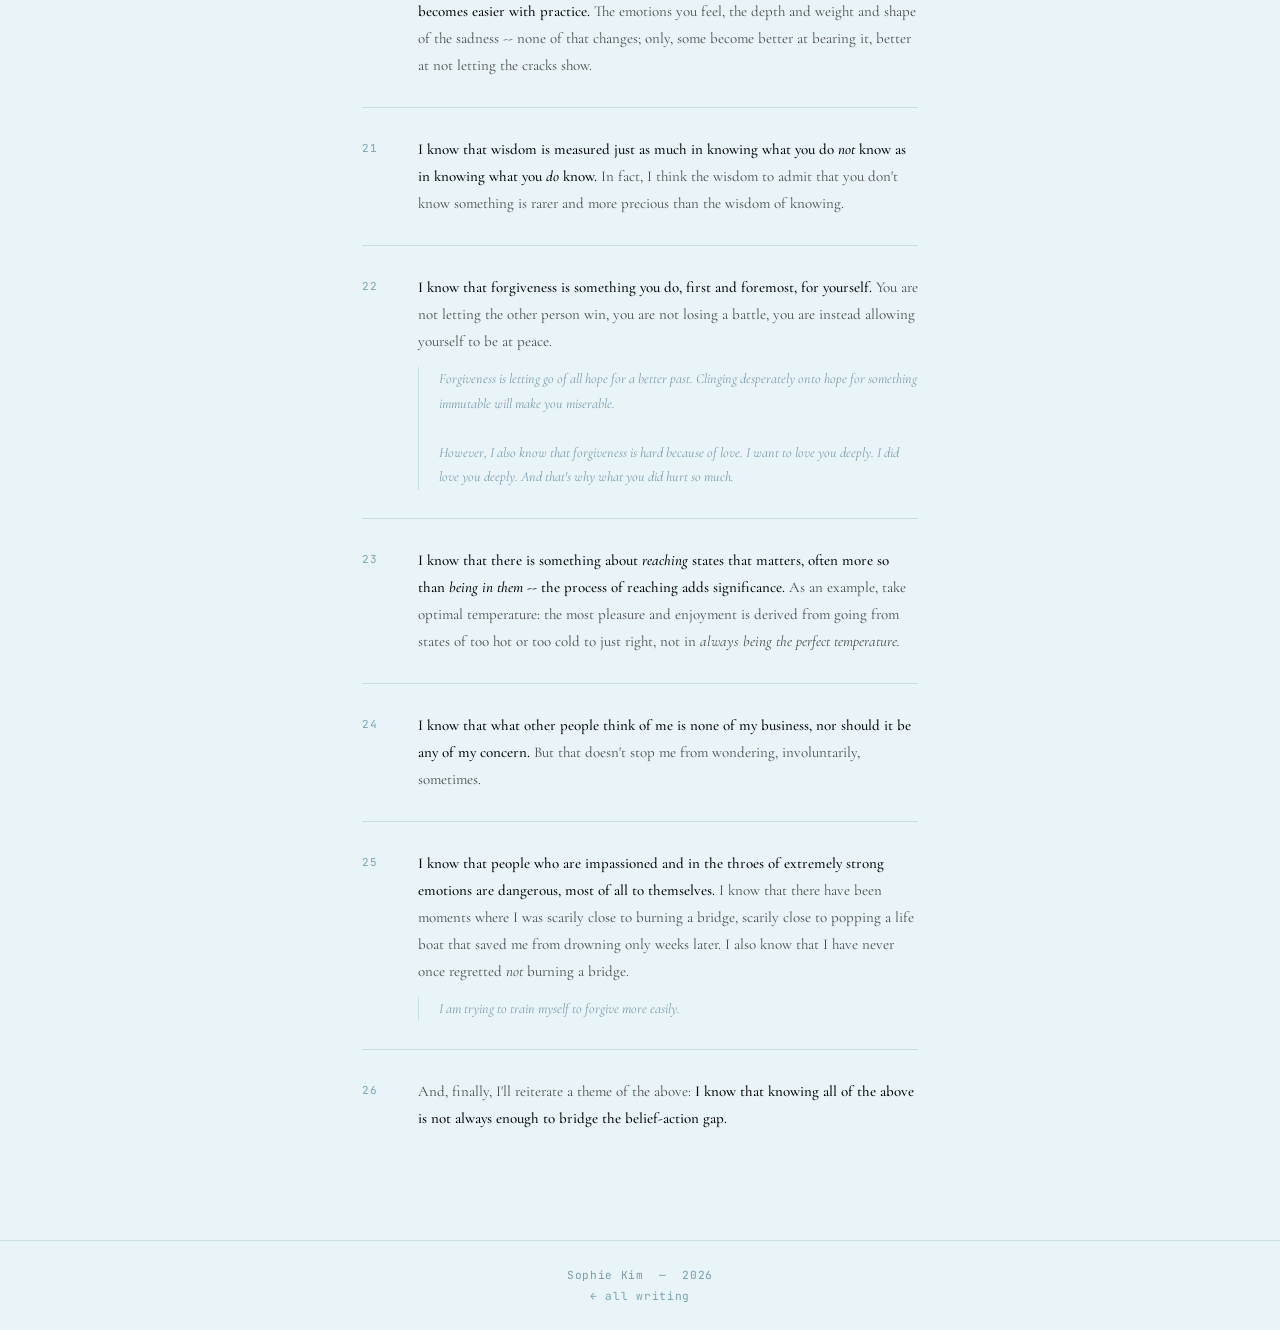
==== commit 8345e937: "Redesign: match curiouslysophie.com aesthetic -- Cormorant Garamond, soft blue palette, light mode, " ====
--- a/writing/26-things.html
+++ b/writing/26-things.html
@@ -7,7 +7,7 @@
   <meta name="description" content="Published in honor of 2026, my 18th year of life on this pale blue dot.">
   <link rel="preconnect" href="https://fonts.googleapis.com">
   <link rel="preconnect" href="https://fonts.gstatic.com" crossorigin>
-  <link href="https://fonts.googleapis.com/css2?family=Inter:wght@300;400;500;600&family=JetBrains+Mono:wght@400;500&display=swap" rel="stylesheet">
+  <link href="https://fonts.googleapis.com/css2?family=Cormorant+Garamond:ital,wght@0,300;0,400;0,500;1,300;1,400&family=La+Belle+Aurore&family=JetBrains+Mono:wght@400;500&display=swap" rel="stylesheet">
   <link rel="stylesheet" href="../css/style.css">
   <style>
     .things-list {
--- a/css/style.css
+++ b/css/style.css
@@ -1,134 +1,151 @@
-@import url('https://fonts.googleapis.com/css2?family=Inter:wght@300;400;500;600&family=JetBrains+Mono:wght@400;500&display=swap');
+@import url('https://fonts.googleapis.com/css2?family=Cormorant+Garamond:ital,wght@0,300;0,400;0,500;1,300;1,400&family=La+Belle+Aurore&family=JetBrains+Mono:wght@400;500&display=swap');
 
 :root {
-  --bg: #0a0a0a;
-  --bg-secondary: #111111;
-  --bg-card: #141414;
-  --border: #1e1e1e;
-  --text: #e8e8e8;
-  --text-muted: #888;
-  --text-dim: #555;
-  --accent: #c9a96e;
-  --accent-dim: rgba(201, 169, 110, 0.12);
-  --accent-border: rgba(201, 169, 110, 0.25);
-  --mono: 'JetBrains Mono', monospace;
-  --sans: 'Inter', -apple-system, sans-serif;
-}
-
-* {
-  margin: 0;
-  padding: 0;
-  box-sizing: border-box;
-}
-
-html {
-  scroll-behavior: smooth;
-}
+  --bg: #e8f4f8;
+  --bg-secondary: #f0f7fa;
+  --bg-card: #f5f9fb;
+  --border: #c8dde5;
+  --border-dot: #a8c8d4;
+  --text: #000000;
+  --text-muted: #4a4a4a;
+  --text-dim: #7a9aaa;
+  --accent: #7ba3b0;
+  --accent-dark: #1a3a5c;
+  --floral: #a8c8d4;
+  --quote-bg: #f0f7fa;
+  --serif: 'Cormorant Garamond', Georgia, serif;
+  --script: 'La Belle Aurore', cursive;
+  --mono: 'JetBrains Mono', 'Courier New', monospace;
+}
+
+[data-theme="dark"] {
+  --bg: #1a2a30;
+  --bg-secondary: #1f3038;
+  --bg-card: #243840;
+  --border: #2e4a54;
+  --border-dot: #4a6a72;
+  --text: #e8f0f2;
+  --text-muted: #9ab0b8;
+  --text-dim: #5a7a82;
+  --accent: #7ba3b0;
+  --accent-dark: #a8c8d4;
+  --floral: #4a6a72;
+  --quote-bg: #243840;
+}
+
+* { margin: 0; padding: 0; box-sizing: border-box; }
+html { scroll-behavior: smooth; }
 
 body {
-  background: var(--bg);
+  font-family: var(--serif);
+  font-size: 18px;
+  line-height: 1.8;
   color: var(--text);
-  font-family: var(--sans);
-  font-size: 16px;
-  line-height: 1.7;
+  background-color: var(--bg);
   -webkit-font-smoothing: antialiased;
-}
-
-a {
-  color: inherit;
-  text-decoration: none;
-}
-
-/* ─── NAV ─────────────────────────────────────── */
+  transition: background-color 0.4s ease, color 0.4s ease;
+}
+
+a { color: inherit; text-decoration: none; }
+
+/* ─── THEME TOGGLE ─────────────────────────────── */
+.theme-toggle {
+  position: fixed;
+  top: 1.5rem;
+  right: 1.5rem;
+  background: none;
+  border: 1px solid var(--floral);
+  border-radius: 50%;
+  width: 36px;
+  height: 36px;
+  cursor: pointer;
+  font-size: 0.9rem;
+  color: var(--text-muted);
+  transition: all 0.3s ease;
+  z-index: 200;
+}
+.theme-toggle:hover { border-color: var(--accent-dark); color: var(--accent-dark); }
+.sun { display: inline; }
+.moon { display: none; }
+[data-theme="dark"] .sun { display: none; }
+[data-theme="dark"] .moon { display: inline; }
+
+/* ─── NAV ──────────────────────────────────────── */
 nav {
   position: fixed;
   top: 0;
   width: 100%;
   z-index: 100;
-  padding: 20px 0;
-  background: rgba(10, 10, 10, 0.85);
-  backdrop-filter: blur(12px);
+  padding: 1.4rem 0;
+  background: rgba(232, 244, 248, 0.88);
+  backdrop-filter: blur(10px);
   border-bottom: 1px solid transparent;
-  transition: border-color 0.3s;
-}
-
-nav.scrolled {
-  border-color: var(--border);
-}
+  transition: border-color 0.3s, background 0.4s;
+}
+[data-theme="dark"] nav { background: rgba(26, 42, 48, 0.88); }
+nav.scrolled { border-color: var(--border); }
 
 .nav-inner {
-  max-width: 900px;
+  max-width: 720px;
   margin: 0 auto;
-  padding: 0 24px;
+  padding: 0 2rem;
   display: flex;
   justify-content: space-between;
   align-items: center;
 }
 
 .nav-logo {
-  font-family: var(--mono);
-  font-size: 13px;
-  color: var(--text-muted);
-  letter-spacing: 0.08em;
+  font-family: var(--script);
+  font-size: 1.5rem;
+  color: var(--accent-dark);
+  letter-spacing: 0.02em;
   transition: color 0.2s;
 }
-
-.nav-logo:hover {
-  color: var(--accent);
-}
+.nav-logo:hover { color: var(--accent); }
 
 .nav-links {
   display: flex;
-  gap: 28px;
+  gap: 2rem;
   list-style: none;
 }
-
 .nav-links a {
-  font-size: 13px;
-  color: var(--text-muted);
-  letter-spacing: 0.03em;
+  font-family: var(--serif);
+  font-size: 0.9rem;
+  letter-spacing: 0.06em;
+  color: var(--text-muted);
   transition: color 0.2s;
-}
-
-.nav-links a:hover {
-  color: var(--text);
-}
-
-/* ─── LAYOUT ──────────────────────────────────── */
+  position: relative;
+}
+.nav-links a::after {
+  content: '';
+  position: absolute;
+  bottom: -2px;
+  left: 0;
+  width: 0;
+  height: 1px;
+  background: var(--accent);
+  transition: width 0.3s ease;
+}
+.nav-links a:hover { color: var(--accent-dark); }
+.nav-links a:hover::after { width: 100%; }
+
+/* ─── LAYOUT ───────────────────────────────────── */
 .container {
-  max-width: 900px;
+  max-width: 720px;
   margin: 0 auto;
-  padding: 0 24px;
-}
-
-section {
-  padding: 80px 0;
-}
-
-.section-label {
-  font-family: var(--mono);
-  font-size: 11px;
-  letter-spacing: 0.15em;
-  text-transform: uppercase;
-  color: var(--accent);
-  margin-bottom: 32px;
-  display: flex;
-  align-items: center;
-  gap: 12px;
-}
-
-.section-label::after {
-  content: '';
-  flex: 1;
-  height: 1px;
-  background: var(--border);
-  max-width: 60px;
-}
-
-h1, h2, h3 {
-  font-weight: 500;
-  letter-spacing: -0.02em;
-  line-height: 1.2;
+  padding: 0 2rem;
+}
+
+section { padding: 5rem 0; }
+
+.section-title {
+  font-family: var(--script);
+  font-size: 2rem;
+  font-weight: 400;
+  color: var(--accent-dark);
+  margin-bottom: 2.5rem;
+  padding-bottom: 0.75rem;
+  border-bottom: 1px solid var(--floral);
 }
 
 /* ─── HERO ─────────────────────────────────────── */
@@ -137,113 +154,93 @@
   display: flex;
   align-items: center;
   padding-top: 80px;
-  position: relative;
 }
 
 .hero-inner {
-  max-width: 900px;
+  max-width: 720px;
   margin: 0 auto;
-  padding: 0 24px;
-}
-
-.hero-eyebrow {
-  font-family: var(--mono);
-  font-size: 12px;
-  letter-spacing: 0.12em;
-  color: var(--text-dim);
-  margin-bottom: 24px;
+  padding: 0 2rem;
+  text-align: center;
+}
+
+.hero-name {
+  font-family: var(--script);
+  font-size: clamp(3.5rem, 10vw, 6rem);
+  font-weight: 400;
+  color: var(--accent-dark);
+  letter-spacing: 0.02em;
+  line-height: 1.1;
+  margin-bottom: 1.25rem;
   opacity: 0;
-  animation: fadeUp 0.6s ease 0.1s forwards;
-}
-
-.hero-name {
-  font-size: clamp(48px, 8vw, 88px);
-  font-weight: 400;
-  letter-spacing: -0.04em;
-  line-height: 0.95;
-  margin-bottom: 28px;
+  animation: fadeUp 1s ease 0.2s forwards;
+}
+
+.hero-tagline {
+  font-size: 1.2rem;
+  color: var(--text-muted);
+  font-style: italic;
+  max-width: 480px;
+  margin: 0 auto 1rem;
+  line-height: 1.7;
   opacity: 0;
-  animation: fadeUp 0.6s ease 0.2s forwards;
-}
-
-.hero-name span {
-  color: var(--accent);
-}
-
-.hero-tagline {
-  font-size: clamp(16px, 2.5vw, 20px);
-  color: var(--text-muted);
-  max-width: 520px;
-  line-height: 1.6;
-  margin-bottom: 48px;
+  animation: fadeUp 1s ease 0.4s forwards;
+}
+
+.hero-tagline em {
+  color: var(--accent-dark);
+  font-style: normal;
+}
+
+.hero-oneliner {
+  font-size: 0.85rem;
+  font-family: var(--mono);
+  color: var(--text-dim);
+  letter-spacing: 0.08em;
+  margin-bottom: 2.5rem;
   opacity: 0;
-  animation: fadeUp 0.6s ease 0.3s forwards;
-}
-
-.hero-tagline em {
-  color: var(--text);
-  font-style: normal;
+  animation: fadeUp 1s ease 0.5s forwards;
 }
 
 .hero-cta {
   display: flex;
-  gap: 16px;
+  gap: 1.25rem;
+  justify-content: center;
   flex-wrap: wrap;
   opacity: 0;
-  animation: fadeUp 0.6s ease 0.4s forwards;
+  animation: fadeUp 1s ease 0.6s forwards;
 }
 
 .btn {
-  font-size: 13px;
-  letter-spacing: 0.04em;
-  padding: 10px 22px;
-  border-radius: 2px;
+  font-family: var(--serif);
+  font-size: 0.95rem;
+  letter-spacing: 0.06em;
+  padding: 0.6rem 1.5rem;
+  border-radius: 0;
   cursor: pointer;
-  transition: all 0.2s;
+  transition: all 0.25s;
   display: inline-block;
 }
-
 .btn-primary {
-  background: var(--accent);
-  color: #0a0a0a;
-  font-weight: 500;
-}
-
-.btn-primary:hover {
-  background: #d4b37a;
-}
-
+  background: var(--accent-dark);
+  color: var(--bg);
+  border: 1px solid var(--accent-dark);
+}
+.btn-primary:hover { background: var(--accent); border-color: var(--accent); }
 .btn-secondary {
   border: 1px solid var(--border);
   color: var(--text-muted);
   background: transparent;
 }
-
-.btn-secondary:hover {
-  border-color: var(--text-muted);
-  color: var(--text);
-}
-
-.hero-scroll {
-  position: absolute;
-  bottom: 40px;
-  left: 24px;
-  font-family: var(--mono);
-  font-size: 11px;
-  color: var(--text-dim);
-  letter-spacing: 0.1em;
+.btn-secondary:hover { border-color: var(--accent-dark); color: var(--accent-dark); }
+
+.hero-symbol {
+  display: block;
+  margin-top: 5rem;
+  color: var(--floral);
+  font-size: 1.25rem;
+  letter-spacing: 0.5em;
   opacity: 0;
-  animation: fadeUp 0.6s ease 0.8s forwards;
-  display: flex;
-  align-items: center;
-  gap: 8px;
-}
-
-.hero-scroll::before {
-  content: '';
-  width: 20px;
-  height: 1px;
-  background: var(--text-dim);
+  animation: fadeUp 1s ease 1s forwards;
 }
 
 /* ─── STATS BAR ────────────────────────────────── */
@@ -253,571 +250,475 @@
   border-bottom: 1px solid var(--border);
   background: var(--bg-secondary);
 }
-
 .stats-inner {
-  max-width: 900px;
+  max-width: 720px;
   margin: 0 auto;
-  padding: 0 24px;
+  padding: 0 2rem;
   display: grid;
   grid-template-columns: repeat(3, 1fr);
-  gap: 0;
-}
-
+}
 .stat-item {
-  padding: 28px 0;
+  padding: 1.75rem 0;
+  text-align: center;
   border-right: 1px solid var(--border);
-  text-align: center;
-}
-
-.stat-item:last-child {
-  border-right: none;
-}
-
+}
+.stat-item:last-child { border-right: none; }
 .stat-number {
   font-family: var(--mono);
-  font-size: 22px;
-  font-weight: 500;
-  color: var(--accent);
+  font-size: 1.3rem;
+  color: var(--accent-dark);
   display: block;
   letter-spacing: -0.02em;
 }
-
 .stat-label {
-  font-size: 11px;
+  font-size: 0.75rem;
   color: var(--text-dim);
   letter-spacing: 0.08em;
-  text-transform: uppercase;
-  margin-top: 4px;
-  display: block;
+  display: block;
+  margin-top: 3px;
+  font-style: italic;
 }
 
 /* ─── ABOUT ─────────────────────────────────────── */
-#about {
-  border-bottom: 1px solid var(--border);
-}
-
-.about-grid {
-  display: grid;
-  grid-template-columns: 1fr 1fr;
-  gap: 64px;
-  align-items: start;
-}
+#about { border-bottom: 1px solid var(--border); }
 
 .about-photo {
-  aspect-ratio: 4/5;
+  width: 160px;
+  height: 160px;
+  border-radius: 50%;
   background: var(--bg-card);
   border: 1px solid var(--border);
-  border-radius: 2px;
   display: flex;
   align-items: center;
   justify-content: center;
-  color: var(--text-dim);
-  font-size: 12px;
-  font-family: var(--mono);
-  letter-spacing: 0.08em;
-  position: relative;
+  margin: 0 auto 2.5rem;
   overflow: hidden;
-}
-
-.about-photo img {
-  width: 100%;
-  height: 100%;
-  object-fit: cover;
-  display: block;
-}
-
-.about-photo-placeholder {
+  color: var(--text-dim);
+  font-family: var(--mono);
+  font-size: 0.7rem;
+  letter-spacing: 0.06em;
   text-align: center;
-  padding: 24px;
-}
-
+}
+.about-photo img { width: 100%; height: 100%; object-fit: cover; }
+
+.about-text {
+  max-width: 580px;
+  margin: 0 auto;
+  text-align: center;
+}
 .about-text p {
-  font-size: 15px;
-  line-height: 1.8;
-  color: var(--text-muted);
-  margin-bottom: 20px;
-}
-
-.about-text p:last-child {
-  margin-bottom: 0;
-}
-
-.about-text strong {
-  color: var(--text);
-  font-weight: 400;
-}
-
-/* ─── TRACK RECORD ─────────────────────────────── */
-#track-record {
-  border-bottom: 1px solid var(--border);
-}
-
-.timeline {
-  position: relative;
-}
-
-.timeline-act {
-  margin-bottom: 56px;
-}
-
-.timeline-act:last-child {
-  margin-bottom: 0;
-}
+  margin-bottom: 1.25rem;
+  color: var(--text-muted);
+  font-size: 1rem;
+  line-height: 1.85;
+  text-align: justify;
+  hyphens: auto;
+}
+.about-text p:last-child { margin-bottom: 0; }
+.about-text strong { color: var(--text); font-weight: 400; }
+
+/* ─── TRACK RECORD ──────────────────────────────── */
+#track-record { border-bottom: 1px solid var(--border); }
 
 .act-label {
   font-family: var(--mono);
-  font-size: 11px;
-  color: var(--text-dim);
-  letter-spacing: 0.1em;
+  font-size: 0.7rem;
+  color: var(--text-dim);
+  letter-spacing: 0.12em;
   text-transform: uppercase;
-  margin-bottom: 20px;
-  padding-bottom: 12px;
-  border-bottom: 1px solid var(--border);
-}
-
-.cards-grid {
-  display: grid;
-  grid-template-columns: repeat(2, 1fr);
-  gap: 12px;
-}
-
-.card {
-  background: var(--bg-card);
-  border: 1px solid var(--border);
-  border-radius: 2px;
-  padding: 20px 22px;
-  transition: border-color 0.2s, background 0.2s;
-  position: relative;
-}
-
-.card:hover {
-  border-color: var(--accent-border);
-  background: #161616;
-}
-
-.card-header {
+  margin-bottom: 1.5rem;
+  margin-top: 3rem;
+  display: flex;
+  align-items: center;
+  gap: 0.75rem;
+}
+.act-label::after {
+  content: '';
+  flex: 1;
+  height: 1px;
+  background: var(--border);
+}
+.act-label:first-child { margin-top: 0; }
+
+.entries { list-style: none; }
+.entry {
   display: flex;
   justify-content: space-between;
-  align-items: flex-start;
-  gap: 12px;
-  margin-bottom: 10px;
-}
-
-.card-title {
-  font-size: 14px;
-  font-weight: 500;
-  color: var(--text);
-  letter-spacing: -0.01em;
-  line-height: 1.3;
-}
-
-.card-badge {
-  font-family: var(--mono);
-  font-size: 10px;
-  color: var(--accent);
-  background: var(--accent-dim);
-  border: 1px solid var(--accent-border);
-  padding: 2px 7px;
-  border-radius: 1px;
+  align-items: baseline;
+  gap: 1.5rem;
+  padding: 0.85rem 0;
+  border-bottom: 1px dotted var(--border-dot);
+  transition: background 0.2s, padding 0.2s;
+  cursor: default;
+}
+.entry:last-child { border-bottom: none; }
+.entry:hover {
+  background: rgba(123, 163, 176, 0.08);
+  padding-left: 0.5rem;
+  padding-right: 0.5rem;
+  margin-left: -0.5rem;
+  margin-right: -0.5rem;
+}
+
+.entry-left { flex: 1; }
+.entry-title {
+  font-style: italic;
+  color: var(--accent-dark);
+  font-size: 1rem;
+  display: block;
+  margin-bottom: 0.15rem;
+}
+.entry-detail {
+  font-size: 0.85rem;
+  color: var(--text-dim);
+  line-height: 1.5;
+}
+.entry-detail strong { color: var(--text-muted); font-weight: 400; }
+
+.entry-badge {
+  font-family: var(--mono);
+  font-size: 0.7rem;
+  color: var(--text-dim);
   white-space: nowrap;
   flex-shrink: 0;
-  letter-spacing: 0.05em;
-}
-
-.card-body {
-  font-size: 13px;
-  color: var(--text-dim);
-  line-height: 1.65;
-}
-
-.card-body strong {
-  color: var(--text-muted);
-  font-weight: 400;
-}
-
-.card-stats {
-  margin-top: 10px;
-  display: flex;
-  flex-wrap: wrap;
-  gap: 6px;
-}
-
-.tag {
-  font-family: var(--mono);
-  font-size: 10px;
-  color: var(--text-dim);
-  background: var(--bg-secondary);
-  border: 1px solid var(--border);
-  padding: 2px 7px;
-  border-radius: 1px;
   letter-spacing: 0.04em;
 }
 
-/* ─── WRITING ───────────────────────────────────── */
-#writing {
-  border-bottom: 1px solid var(--border);
-}
-
-.writing-header {
-  display: flex;
-  justify-content: space-between;
-  align-items: flex-end;
-  margin-bottom: 40px;
-}
-
-.writing-intro {
-  font-size: 14px;
-  color: var(--text-dim);
-  max-width: 400px;
-  line-height: 1.6;
-}
-
-.writing-grid {
-  display: grid;
-  gap: 0;
+/* Act III highlight */
+.entry.current {
+  background: rgba(123, 163, 176, 0.1);
+  border: 1px solid var(--floral);
+  padding: 1rem 1rem;
+  margin-top: 0.5rem;
+  border-bottom: 1px solid var(--floral);
+}
+.entry.current:hover {
+  margin-left: -0.5rem;
+  margin-right: -0.5rem;
+  padding-left: 1.5rem;
+  padding-right: 1.5rem;
+}
+.entry.current .entry-title { color: var(--accent-dark); font-style: normal; }
+
+/* ─── WRITING ────────────────────────────────────── */
+#writing { border-bottom: 1px solid var(--border); }
+
+.writing-note {
+  font-style: italic;
+  color: var(--text-dim);
+  font-size: 0.9rem;
+  margin-bottom: 2.5rem;
+  text-align: center;
+}
+
+.writing-group {
+  margin-bottom: 2.5rem;
 }
 
 .writing-group-label {
   font-family: var(--mono);
-  font-size: 10px;
+  font-size: 0.7rem;
   letter-spacing: 0.12em;
   text-transform: uppercase;
   color: var(--text-dim);
-  padding: 14px 0;
-  border-bottom: 1px solid var(--border);
+  padding-bottom: 0.6rem;
+  border-bottom: 1px dotted var(--border-dot);
   margin-bottom: 0;
 }
 
 .essay-card {
-  display: grid;
-  grid-template-columns: 1fr auto;
-  gap: 24px;
-  align-items: start;
-  padding: 28px 0;
-  border-bottom: 1px solid var(--border);
+  display: flex;
+  gap: 1.5rem;
+  align-items: flex-start;
+  padding: 1.5rem 0;
+  border-bottom: 1px dotted var(--border-dot);
   transition: all 0.2s;
   text-decoration: none;
-  position: relative;
-}
-
-.essay-card:hover .essay-title {
-  color: var(--accent);
-}
-
-.essay-card.featured {
-  background: var(--bg-secondary);
-  margin: 0 -24px;
-  padding: 28px 24px;
-  border-bottom: 1px solid var(--border);
-}
-
-.essay-card.featured:first-of-type {
-  border-top: 1px solid var(--border);
-  margin-top: 0;
-}
-
-.essay-meta {
-  display: flex;
-  align-items: center;
-  gap: 10px;
-  margin-bottom: 8px;
-}
+}
+.essay-card:last-child { border-bottom: none; }
+.essay-card:hover { background: rgba(123, 163, 176, 0.07); padding-left: 0.5rem; margin-left: -0.5rem; padding-right: 0.5rem; margin-right: -0.5rem; }
+.essay-card:hover .essay-title { color: var(--accent-dark); }
+
+.essay-left { flex: 1; }
 
 .essay-type {
   font-family: var(--mono);
-  font-size: 10px;
-  color: var(--accent);
+  font-size: 0.7rem;
+  color: var(--text-dim);
   letter-spacing: 0.08em;
-  text-transform: uppercase;
+  display: block;
+  margin-bottom: 0.3rem;
 }
 
 .essay-title {
-  font-size: 16px;
-  font-weight: 400;
-  color: var(--text);
-  letter-spacing: -0.01em;
-  margin-bottom: 8px;
+  font-style: italic;
+  font-size: 1.05rem;
+  color: var(--accent-dark);
+  display: block;
+  margin-bottom: 0.4rem;
   transition: color 0.2s;
-  line-height: 1.3;
+  line-height: 1.4;
 }
 
 .essay-teaser {
-  font-size: 13px;
-  color: var(--text-dim);
-  line-height: 1.7;
-  max-width: 580px;
-}
-
-.essay-teaser em {
-  color: var(--text-muted);
-  font-style: italic;
-}
+  font-size: 0.88rem;
+  color: var(--text-dim);
+  line-height: 1.75;
+  font-style: italic;
+}
+.essay-teaser em { color: var(--text-muted); }
 
 .essay-arrow {
   color: var(--text-dim);
-  font-size: 18px;
-  margin-top: 4px;
+  font-size: 1rem;
+  margin-top: 0.25rem;
   transition: transform 0.2s, color 0.2s;
   flex-shrink: 0;
 }
-
-.essay-card:hover .essay-arrow {
-  transform: translateX(3px);
-  color: var(--accent);
-}
-
-/* ─── CONTACT ───────────────────────────────────── */
-#contact {
-  padding-bottom: 100px;
-}
-
-.contact-block {
-  display: flex;
-  justify-content: space-between;
-  align-items: flex-start;
-  gap: 48px;
-}
-
-.contact-text h2 {
-  font-size: 28px;
-  font-weight: 400;
-  margin-bottom: 14px;
-  letter-spacing: -0.02em;
-}
-
-.contact-text p {
-  font-size: 14px;
-  color: var(--text-muted);
-  max-width: 360px;
-  line-height: 1.7;
+.essay-card:hover .essay-arrow { transform: translateX(3px); color: var(--accent-dark); }
+
+/* ─── CONTACT ────────────────────────────────────── */
+#contact { padding-bottom: 6rem; }
+
+.contact-inner {
+  text-align: center;
+}
+
+.contact-inner p {
+  font-style: italic;
+  color: var(--text-muted);
+  margin-bottom: 2rem;
+  max-width: 380px;
+  margin-left: auto;
+  margin-right: auto;
+  font-size: 0.95rem;
+  line-height: 1.75;
 }
 
 .contact-links {
   display: flex;
-  flex-direction: column;
-  gap: 8px;
-  min-width: 200px;
+  gap: 1rem;
+  justify-content: center;
+  flex-wrap: wrap;
 }
 
 .contact-link {
-  display: flex;
+  display: inline-flex;
   align-items: center;
-  gap: 12px;
-  font-size: 13px;
-  color: var(--text-muted);
-  padding: 10px 14px;
+  gap: 0.5rem;
+  font-size: 0.9rem;
+  color: var(--text-muted);
+  padding: 0.55rem 1.25rem;
   border: 1px solid var(--border);
-  border-radius: 2px;
   transition: all 0.2s;
-  background: var(--bg-card);
-}
-
-.contact-link:hover {
-  border-color: var(--accent-border);
-  color: var(--text);
-  background: var(--bg-secondary);
-}
-
-.contact-link-icon {
-  font-size: 14px;
-  opacity: 0.6;
-}
+}
+.contact-link:hover { border-color: var(--accent-dark); color: var(--accent-dark); }
 
 /* ─── FOOTER ─────────────────────────────────────── */
 footer {
   border-top: 1px solid var(--border);
-  padding: 24px 0;
-}
-
+  padding: 1.5rem 0;
+  text-align: center;
+}
 .footer-inner {
-  max-width: 900px;
+  max-width: 720px;
   margin: 0 auto;
-  padding: 0 24px;
-  display: flex;
-  justify-content: space-between;
-  align-items: center;
-}
-
+  padding: 0 2rem;
+}
 .footer-text {
   font-family: var(--mono);
-  font-size: 11px;
+  font-size: 0.7rem;
   color: var(--text-dim);
   letter-spacing: 0.06em;
-}
-
-/* ─── ESSAY PAGES ───────────────────────────────── */
+  display: block;
+}
+.footer-symbol {
+  font-size: 1.1rem;
+  color: var(--accent);
+  display: block;
+  margin-bottom: 0.5rem;
+}
+
+/* ─── ESSAY PAGES ────────────────────────────────── */
 .essay-page {
   padding-top: 120px;
   padding-bottom: 80px;
-  max-width: 640px;
+  max-width: 620px;
   margin: 0 auto;
-}
-
-.essay-page-header {
-  margin-bottom: 48px;
-  padding-bottom: 32px;
-  border-bottom: 1px solid var(--border);
+  padding-left: 2rem;
+  padding-right: 2rem;
 }
 
 .essay-back {
   font-family: var(--mono);
-  font-size: 11px;
-  color: var(--text-dim);
-  letter-spacing: 0.1em;
+  font-size: 0.75rem;
+  color: var(--text-dim);
+  letter-spacing: 0.08em;
   display: inline-flex;
   align-items: center;
-  gap: 8px;
-  margin-bottom: 32px;
+  gap: 0.5rem;
+  margin-bottom: 2.5rem;
   transition: color 0.2s;
 }
-
-.essay-back:hover {
-  color: var(--accent);
-}
+.essay-back:hover { color: var(--accent-dark); }
 
 .essay-page-title {
-  font-size: clamp(28px, 5vw, 40px);
+  font-family: var(--script);
+  font-size: clamp(2rem, 6vw, 3.2rem);
   font-weight: 400;
-  letter-spacing: -0.03em;
-  line-height: 1.15;
-  margin-bottom: 16px;
+  color: var(--accent-dark);
+  margin-bottom: 0.75rem;
+  line-height: 1.2;
 }
 
 .essay-page-meta {
   font-family: var(--mono);
-  font-size: 11px;
+  font-size: 0.75rem;
   color: var(--text-dim);
   letter-spacing: 0.08em;
+  padding-bottom: 2rem;
+  border-bottom: 1px solid var(--floral);
+  margin-bottom: 3rem;
+  display: block;
 }
 
 .essay-body {
-  font-size: 16px;
-  line-height: 1.85;
-  color: #d0d0d0;
-}
-
-.essay-body p {
-  margin-bottom: 24px;
-}
-
-.essay-body em {
-  color: var(--text);
-  font-style: italic;
-}
-
-.essay-body strong {
-  color: var(--text);
-  font-weight: 500;
-}
+  font-size: 1.05rem;
+  line-height: 1.9;
+  color: var(--text-muted);
+}
+.essay-body p { margin-bottom: 1.5rem; }
+.essay-body em { color: var(--text); font-style: italic; }
+.essay-body strong { color: var(--text); font-weight: 500; }
 
 .essay-body blockquote {
-  border-left: 2px solid var(--accent);
-  margin: 32px 0;
-  padding: 8px 0 8px 24px;
-  color: var(--text-muted);
-  font-style: italic;
-  font-size: 15px;
-}
+  border-left: 2px solid var(--accent-dark);
+  margin: 2.5rem 0;
+  padding: 1rem 1.5rem;
+  background: var(--quote-bg);
+  font-style: italic;
+  color: var(--text-muted);
+}
+.essay-body blockquote p { margin-bottom: 0.75rem; }
+.essay-body blockquote p:last-child { margin-bottom: 0; }
 
 .essay-body h3 {
   font-family: var(--mono);
-  font-size: 12px;
+  font-size: 0.75rem;
   letter-spacing: 0.15em;
   text-transform: uppercase;
-  color: var(--accent);
-  margin: 40px 0 20px;
+  color: var(--accent-dark);
+  margin: 3rem 0 1.5rem;
   font-weight: 400;
 }
 
 .essay-body .section-break {
   border: none;
+  text-align: center;
+  margin: 2.5rem 0;
+}
+.essay-body .section-break::before {
+  content: '~';
+  color: var(--floral);
+  font-size: 1.25rem;
+}
+
+.essay-body .lyric {
+  font-style: italic;
+  color: var(--text-dim);
+  font-size: 0.95rem;
+  line-height: 1.9;
+  margin: 2.5rem 0;
+  padding-left: 1.5rem;
+  border-left: 1px solid var(--border);
+}
+.essay-body .lyric-attr {
+  font-family: var(--mono);
+  font-size: 0.75rem;
+  color: var(--text-dim);
+  letter-spacing: 0.06em;
+  display: block;
+  margin-top: 0.5rem;
+  font-style: normal;
+}
+
+.essay-body ol { padding-left: 1.25rem; margin-bottom: 1.5rem; }
+.essay-body ol li { margin-bottom: 1.25rem; padding-left: 0.5rem; }
+
+.essay-body .footnote {
+  font-size: 0.85rem;
+  color: var(--text-dim);
   border-top: 1px solid var(--border);
-  margin: 40px 0;
-}
-
-.essay-body .lyric {
-  font-style: italic;
-  color: var(--text-muted);
-  font-size: 14px;
+  margin-top: 3rem;
+  padding-top: 1.5rem;
+  line-height: 1.7;
+  font-style: italic;
+}
+
+/* ─── THINGS LIST (26 Things) ───────────────────── */
+.things-list { list-style: none; padding: 0; }
+.things-list > li {
+  padding: 1.75rem 0;
+  border-bottom: 1px dotted var(--border-dot);
+  display: grid;
+  grid-template-columns: 32px 1fr;
+  gap: 1.25rem;
+}
+.things-list > li:last-child { border-bottom: none; }
+.thing-number {
+  font-family: var(--mono);
+  font-size: 0.7rem;
+  color: var(--accent-dark);
+  letter-spacing: 0.06em;
+  padding-top: 3px;
+}
+.thing-body strong { color: var(--text); font-weight: 500; }
+.thing-body p {
+  font-size: 0.95rem;
+  color: var(--text-muted);
+  line-height: 1.85;
+  margin-bottom: 0.75rem;
+}
+.thing-body p:last-child { margin-bottom: 0; }
+.thing-sub {
+  margin-top: 0.75rem;
+  padding-left: 1.25rem;
+  border-left: 1px solid var(--border);
+  font-size: 0.88rem;
+  color: var(--text-dim);
+  font-style: italic;
   line-height: 1.8;
-  margin: 32px 0;
-  padding-left: 20px;
-  border-left: 1px solid var(--border);
-}
-
-.essay-body .lyric-attr {
-  font-family: var(--mono);
-  font-size: 11px;
-  color: var(--text-dim);
-  letter-spacing: 0.06em;
-  display: block;
-  margin-top: 8px;
-}
-
-.essay-body ol {
-  padding-left: 20px;
-  margin-bottom: 24px;
-}
-
-.essay-body ol li {
-  margin-bottom: 20px;
-  padding-left: 8px;
-}
-
-.essay-body .footnote {
-  font-size: 13px;
-  color: var(--text-dim);
-  border-top: 1px solid var(--border);
-  margin-top: 48px;
-  padding-top: 20px;
-  line-height: 1.7;
 }
 
 /* ─── ANIMATIONS ─────────────────────────────────── */
 @keyframes fadeUp {
-  from { opacity: 0; transform: translateY(16px); }
+  from { opacity: 0; transform: translateY(12px); }
   to   { opacity: 1; transform: translateY(0); }
 }
 
 .fade-in {
   opacity: 0;
-  transform: translateY(20px);
-  transition: opacity 0.5s ease, transform 0.5s ease;
-}
-
-.fade-in.visible {
-  opacity: 1;
-  transform: translateY(0);
-}
+  transform: translateY(16px);
+  transition: opacity 0.6s ease, transform 0.6s ease;
+}
+.fade-in.visible { opacity: 1; transform: translateY(0); }
 
 /* ─── RESPONSIVE ─────────────────────────────────── */
-@media (max-width: 680px) {
-  nav { padding: 16px 0; }
-  .nav-links { gap: 16px; }
-  .nav-links li:nth-child(3), .nav-links li:nth-child(4) { display: none; }
-
-  section { padding: 56px 0; }
-
-  .hero-scroll { display: none; }
+@media (max-width: 640px) {
+  nav { padding: 1rem 0; }
+  .nav-links { gap: 1.25rem; }
+  .nav-links li:nth-child(4) { display: none; }
+
+  section { padding: 3.5rem 0; }
 
   .stats-inner { grid-template-columns: repeat(2, 1fr); }
-  .stat-item:nth-child(6) { border-right: none; }
-  .stat-item:nth-child(odd):nth-last-child(-n+2):nth-last-child(odd) { border-right: none; }
-
-  .about-grid { grid-template-columns: 1fr; gap: 32px; }
-  .about-photo { aspect-ratio: 1/1; max-width: 200px; }
-
-  .cards-grid { grid-template-columns: 1fr; }
-
-  .essay-card { grid-template-columns: 1fr; }
-  .essay-card.featured { margin: 0 -16px; padding: 24px 16px; }
-
-  .contact-block { flex-direction: column; gap: 32px; }
-
-  .footer-inner { flex-direction: column; gap: 8px; text-align: center; }
-}
-
-@media (max-width: 400px) {
-  .container { padding: 0 16px; }
-  .stats-inner { grid-template-columns: 1fr 1fr; padding: 0 16px; }
-}
+  .stat-item:nth-child(2n) { border-right: none; }
+  .stat-item:nth-child(5), .stat-item:nth-child(6) { border-top: 1px solid var(--border); }
+
+  .entry { flex-direction: column; gap: 0.25rem; }
+  .entry-badge { font-size: 0.65rem; }
+
+  .hero-name { font-size: 3rem; }
+
+  .contact-links { flex-direction: column; align-items: center; }
+}
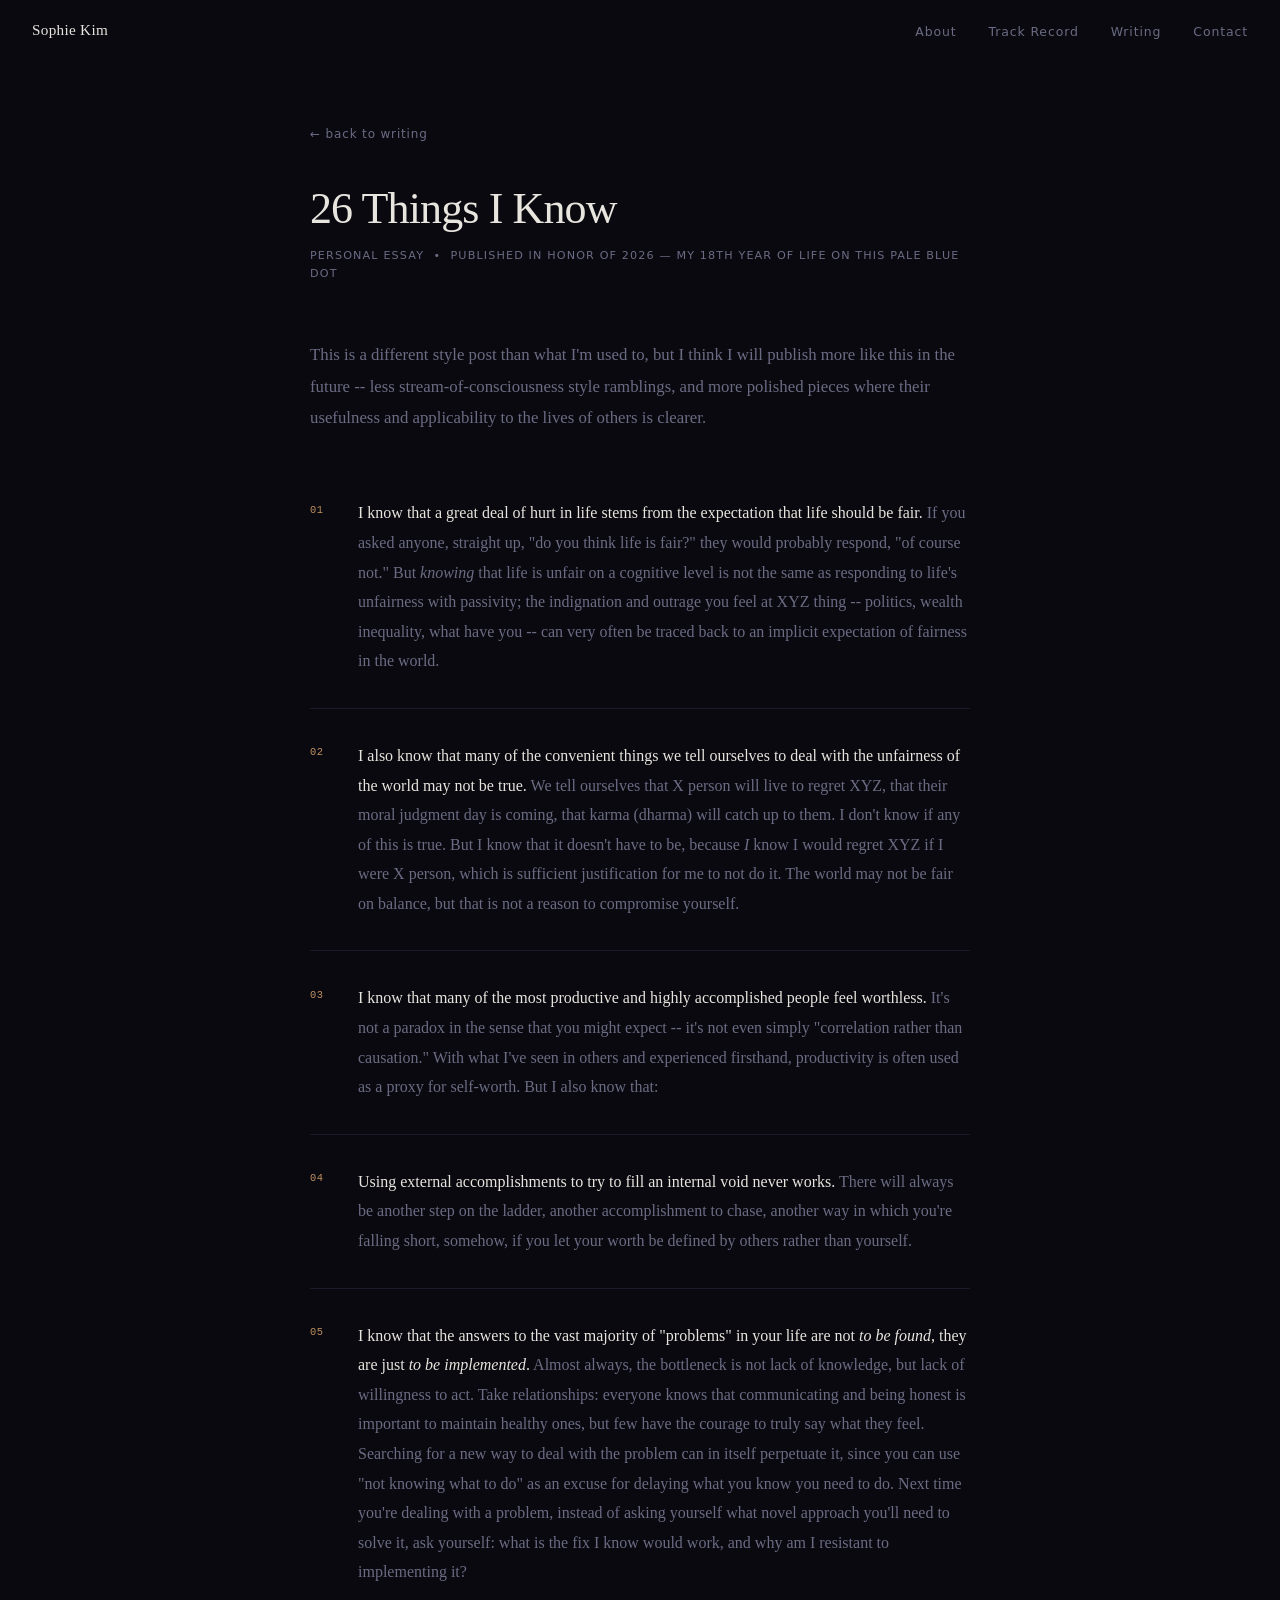
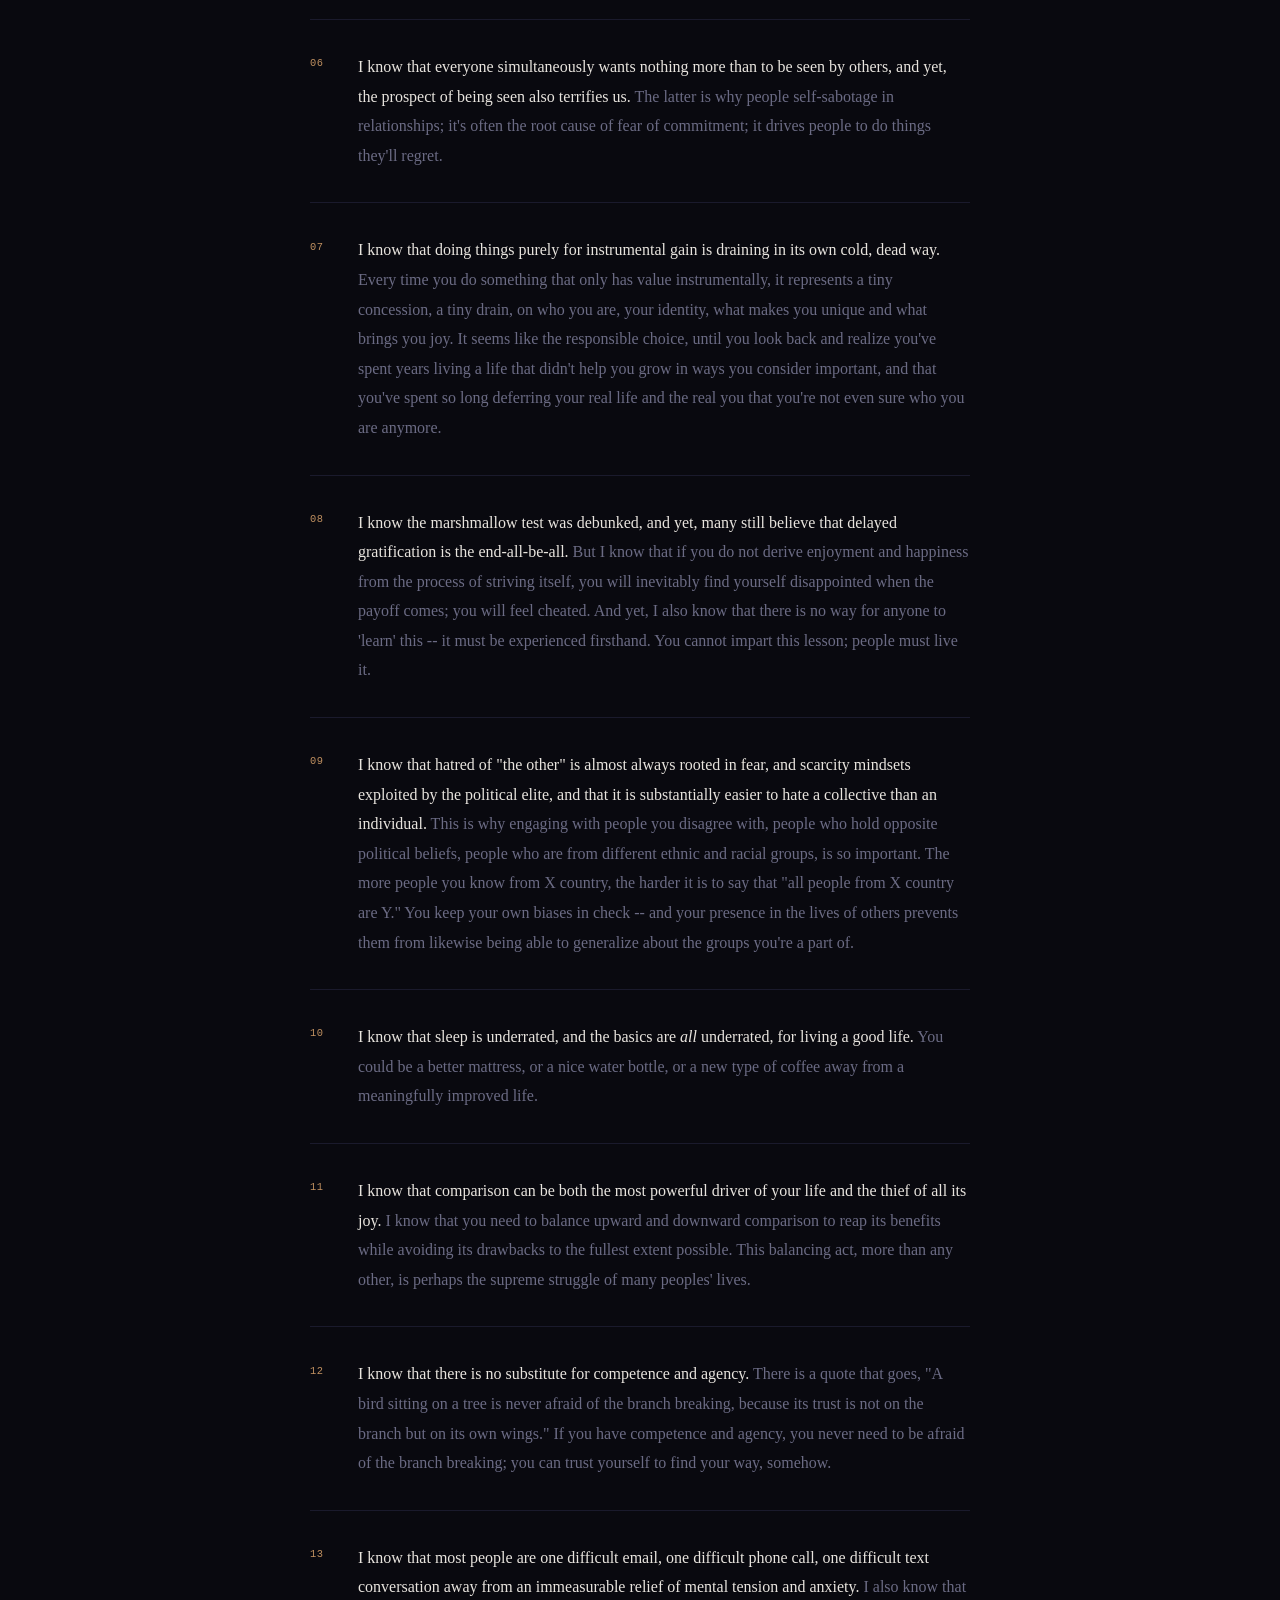
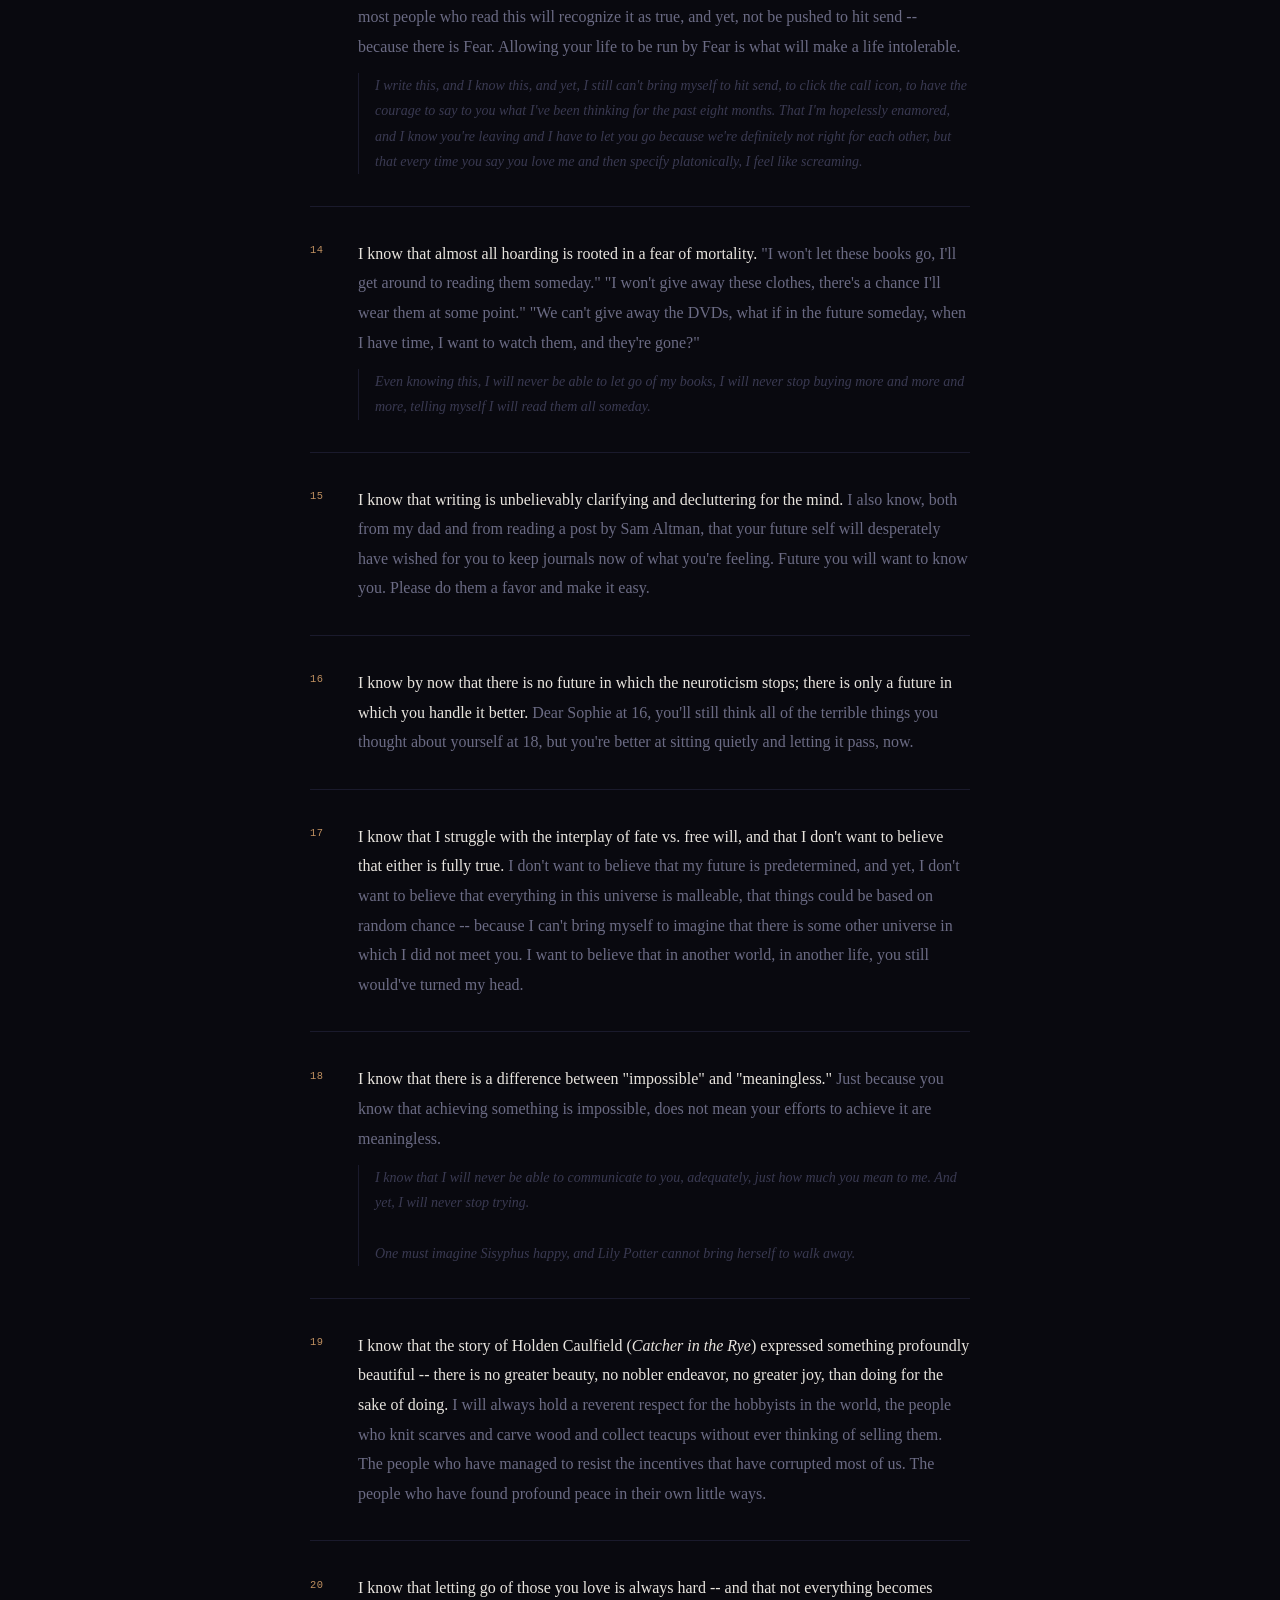
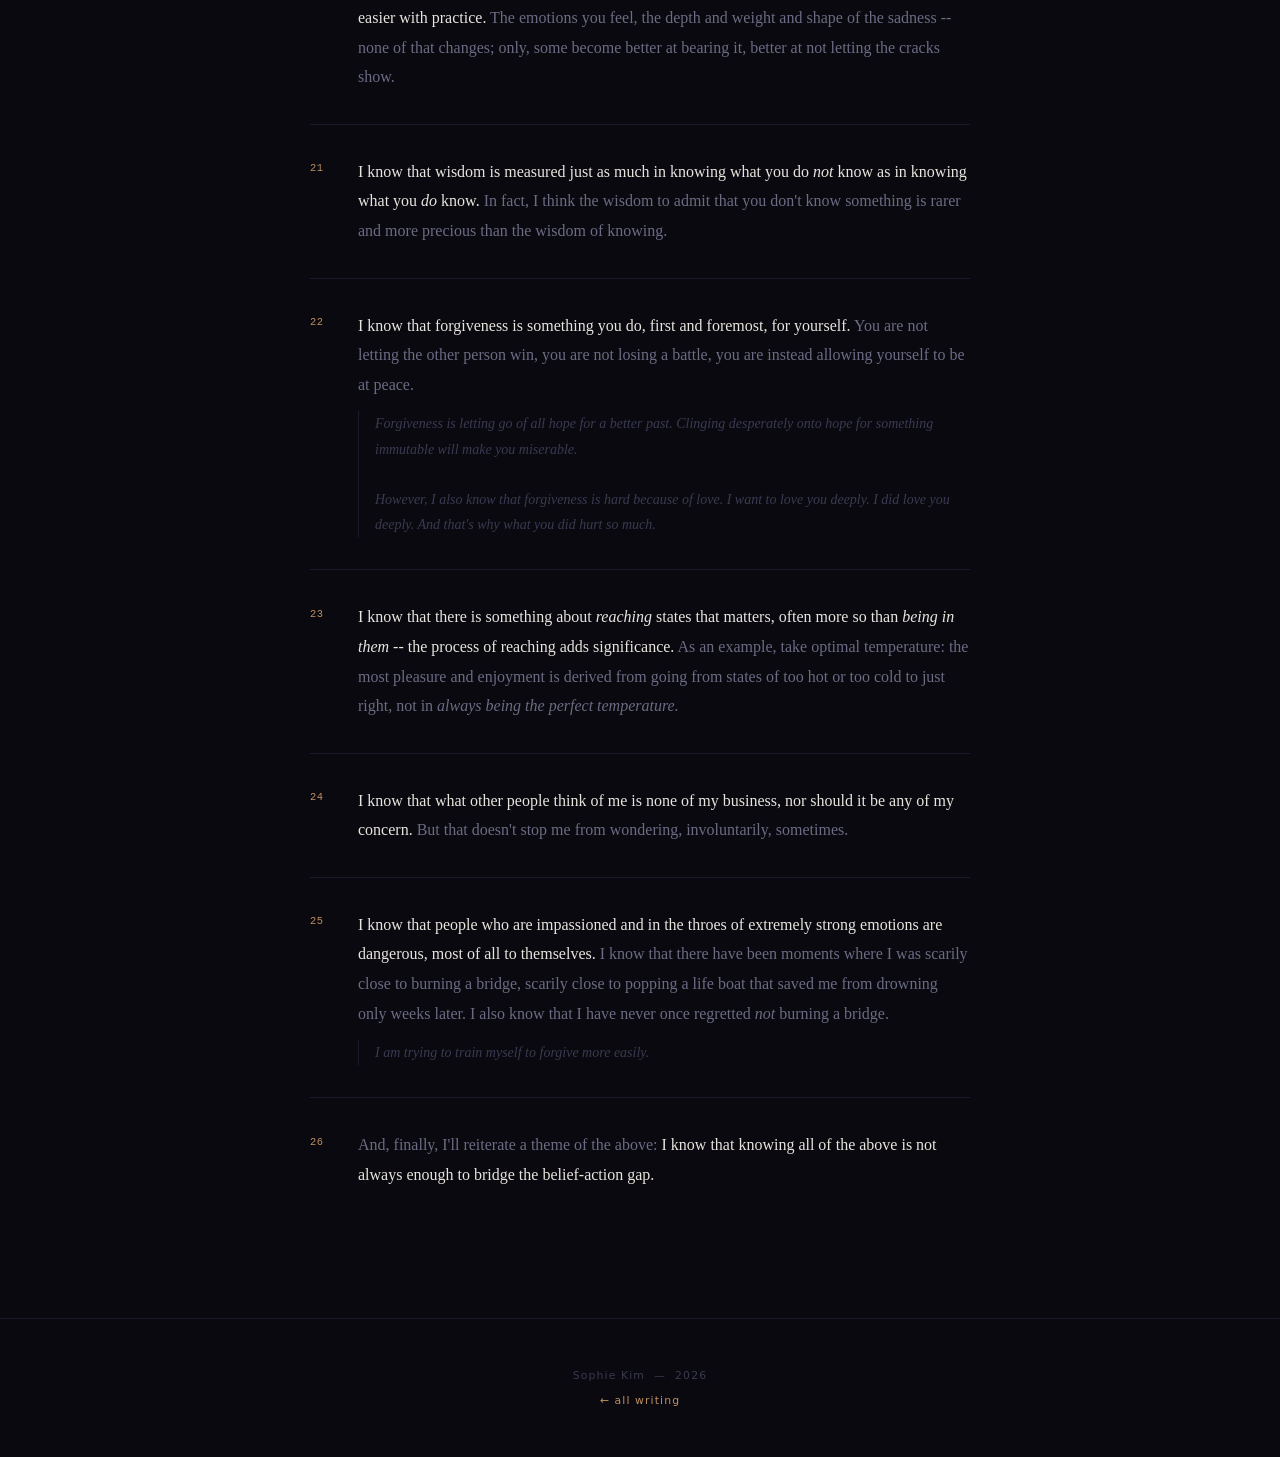
==== commit 2812eb0b: "v2: complete redesign -- dark, no gimmicks, signal over decoration Strip floral animations, cursor t" ====
--- a/writing/26-things.html
+++ b/writing/26-things.html
@@ -5,63 +5,14 @@
   <meta name="viewport" content="width=device-width, initial-scale=1.0">
   <title>26 Things I Know — Sophie Kim</title>
   <meta name="description" content="Published in honor of 2026, my 18th year of life on this pale blue dot.">
-  <link rel="preconnect" href="https://fonts.googleapis.com">
-  <link rel="preconnect" href="https://fonts.gstatic.com" crossorigin>
-  <link href="https://fonts.googleapis.com/css2?family=Cormorant+Garamond:ital,wght@0,300;0,400;0,500;1,300;1,400&family=La+Belle+Aurore&family=JetBrains+Mono:wght@400;500&display=swap" rel="stylesheet">
   <link rel="stylesheet" href="../css/style.css">
-  <style>
-    .things-list {
-      list-style: none;
-      padding: 0;
-      counter-reset: things;
-    }
-    .things-list > li {
-      counter-increment: things;
-      padding: 28px 0;
-      border-bottom: 1px solid var(--border);
-      display: grid;
-      grid-template-columns: 36px 1fr;
-      gap: 20px;
-    }
-    .things-list > li:last-child {
-      border-bottom: none;
-    }
-    .thing-number {
-      font-family: var(--mono);
-      font-size: 11px;
-      color: var(--accent);
-      letter-spacing: 0.06em;
-      padding-top: 3px;
-    }
-    .thing-body strong {
-      color: var(--text);
-      font-weight: 500;
-    }
-    .thing-body p {
-      font-size: 15px;
-      color: var(--text-muted);
-      line-height: 1.8;
-      margin-bottom: 12px;
-    }
-    .thing-body p:last-child {
-      margin-bottom: 0;
-    }
-    .thing-sub {
-      margin-top: 12px;
-      padding-left: 20px;
-      border-left: 1px solid var(--border);
-      font-size: 14px;
-      color: var(--text-dim);
-      font-style: italic;
-      line-height: 1.75;
-    }
-  </style>
+
 </head>
 <body>
 
 <nav>
   <div class="nav-inner">
-    <a href="../index.html" class="nav-logo">SK</a>
+    <a href="../index.html" class="nav-logo">Sophie Kim</a>
     <ul class="nav-links">
       <li><a href="../index.html#about">About</a></li>
       <li><a href="../index.html#track-record">Track Record</a></li>
--- a/css/style.css
+++ b/css/style.css
@@ -1,724 +1,763 @@
-@import url('https://fonts.googleapis.com/css2?family=Cormorant+Garamond:ital,wght@0,300;0,400;0,500;1,300;1,400&family=La+Belle+Aurore&family=JetBrains+Mono:wght@400;500&display=swap');
+/* =================================================
+   SOPHIE KIM · v2
+   Dark only. No gimmicks. Signal over decoration.
+   ================================================= */
+
+*, *::before, *::after {
+  box-sizing: border-box;
+  margin: 0;
+  padding: 0;
+}
 
 :root {
-  --bg: #e8f4f8;
-  --bg-secondary: #f0f7fa;
-  --bg-card: #f5f9fb;
-  --border: #c8dde5;
-  --border-dot: #a8c8d4;
-  --text: #000000;
-  --text-muted: #4a4a4a;
-  --text-dim: #7a9aaa;
-  --accent: #7ba3b0;
-  --accent-dark: #1a3a5c;
-  --floral: #a8c8d4;
-  --quote-bg: #f0f7fa;
-  --serif: 'Cormorant Garamond', Georgia, serif;
-  --script: 'La Belle Aurore', cursive;
-  --mono: 'JetBrains Mono', 'Courier New', monospace;
-}
-
-[data-theme="dark"] {
-  --bg: #1a2a30;
-  --bg-secondary: #1f3038;
-  --bg-card: #243840;
-  --border: #2e4a54;
-  --border-dot: #4a6a72;
-  --text: #e8f0f2;
-  --text-muted: #9ab0b8;
-  --text-dim: #5a7a82;
-  --accent: #7ba3b0;
-  --accent-dark: #a8c8d4;
-  --floral: #4a6a72;
-  --quote-bg: #243840;
-}
-
-* { margin: 0; padding: 0; box-sizing: border-box; }
+  --bg:          #09090f;
+  --bg-2:        #0d0d1a;
+  --bg-3:        #111120;
+  --text:        #e8e4de;
+  --text-muted:  #6b6b84;
+  --text-dim:    #3a3a52;
+  --accent:      #c09060;
+  --accent2:     #8a6644;
+  --border:      #1a1a2c;
+
+  --serif: Georgia, 'Times New Roman', serif;
+  --sans:  system-ui, -apple-system, 'Segoe UI', Helvetica, sans-serif;
+  --mono:  'Cascadia Code', 'Fira Code', Consolas, 'Courier New', monospace;
+}
+
 html { scroll-behavior: smooth; }
 
 body {
-  font-family: var(--serif);
-  font-size: 18px;
-  line-height: 1.8;
-  color: var(--text);
-  background-color: var(--bg);
+  background: var(--bg);
+  color: var(--text);
+  font-family: var(--sans);
+  font-size: 16px;
+  line-height: 1.6;
   -webkit-font-smoothing: antialiased;
-  transition: background-color 0.4s ease, color 0.4s ease;
-}
-
-a { color: inherit; text-decoration: none; }
-
-/* ─── THEME TOGGLE ─────────────────────────────── */
-.theme-toggle {
-  position: fixed;
-  top: 1.5rem;
-  right: 1.5rem;
-  background: none;
-  border: 1px solid var(--floral);
-  border-radius: 50%;
-  width: 36px;
-  height: 36px;
-  cursor: pointer;
-  font-size: 0.9rem;
-  color: var(--text-muted);
-  transition: all 0.3s ease;
-  z-index: 200;
-}
-.theme-toggle:hover { border-color: var(--accent-dark); color: var(--accent-dark); }
-.sun { display: inline; }
-.moon { display: none; }
-[data-theme="dark"] .sun { display: none; }
-[data-theme="dark"] .moon { display: inline; }
-
-/* ─── NAV ──────────────────────────────────────── */
+  -moz-osx-font-smoothing: grayscale;
+  overflow-x: hidden;
+}
+
+/* ==================== NAV ==================== */
+
 nav {
   position: fixed;
-  top: 0;
+  top: 0; left: 0; right: 0;
+  z-index: 100;
+  padding: 1.1rem 2rem;
+  display: flex;
+  align-items: center;
+  justify-content: space-between;
+  transition: background 0.3s, border-color 0.3s;
+}
+
+nav.scrolled {
+  background: rgba(9, 9, 15, 0.92);
+  backdrop-filter: blur(12px);
+  -webkit-backdrop-filter: blur(12px);
+  border-bottom: 1px solid var(--border);
+}
+
+.nav-inner {
   width: 100%;
-  z-index: 100;
-  padding: 1.4rem 0;
-  background: rgba(232, 244, 248, 0.88);
-  backdrop-filter: blur(10px);
-  border-bottom: 1px solid transparent;
-  transition: border-color 0.3s, background 0.4s;
-}
-[data-theme="dark"] nav { background: rgba(26, 42, 48, 0.88); }
-nav.scrolled { border-color: var(--border); }
-
-.nav-inner {
-  max-width: 720px;
-  margin: 0 auto;
-  padding: 0 2rem;
-  display: flex;
+  display: flex;
+  align-items: center;
   justify-content: space-between;
-  align-items: center;
 }
 
 .nav-logo {
-  font-family: var(--script);
-  font-size: 1.5rem;
-  color: var(--accent-dark);
+  font-family: var(--serif);
+  font-size: 0.95rem;
+  color: var(--text);
+  text-decoration: none;
   letter-spacing: 0.02em;
-  transition: color 0.2s;
-}
-.nav-logo:hover { color: var(--accent); }
+}
 
 .nav-links {
   display: flex;
   gap: 2rem;
   list-style: none;
 }
+
 .nav-links a {
-  font-family: var(--serif);
-  font-size: 0.9rem;
-  letter-spacing: 0.06em;
-  color: var(--text-muted);
+  font-family: var(--sans);
+  font-size: 0.78rem;
+  letter-spacing: 0.07em;
+  color: var(--text-muted);
+  text-decoration: none;
   transition: color 0.2s;
-  position: relative;
-}
-.nav-links a::after {
-  content: '';
-  position: absolute;
-  bottom: -2px;
-  left: 0;
-  width: 0;
-  height: 1px;
-  background: var(--accent);
-  transition: width 0.3s ease;
-}
-.nav-links a:hover { color: var(--accent-dark); }
-.nav-links a:hover::after { width: 100%; }
-
-/* ─── LAYOUT ───────────────────────────────────── */
-.container {
-  max-width: 720px;
-  margin: 0 auto;
-  padding: 0 2rem;
-}
-
-section { padding: 5rem 0; }
-
-.section-title {
-  font-family: var(--script);
-  font-size: 2rem;
-  font-weight: 400;
-  color: var(--accent-dark);
-  margin-bottom: 2.5rem;
-  padding-bottom: 0.75rem;
-  border-bottom: 1px solid var(--floral);
-}
-
-/* ─── HERO ─────────────────────────────────────── */
+}
+
+.nav-links a:hover { color: var(--text); }
+
+/* ==================== HERO ==================== */
+
 #hero {
   min-height: 100vh;
   display: flex;
-  align-items: center;
-  padding-top: 80px;
-}
-
-.hero-inner {
-  max-width: 720px;
+  flex-direction: column;
+  justify-content: center;
+  padding: 8rem 2rem 5rem;
+  max-width: 960px;
   margin: 0 auto;
-  padding: 0 2rem;
-  text-align: center;
-}
-
-.hero-name {
-  font-family: var(--script);
-  font-size: clamp(3.5rem, 10vw, 6rem);
+}
+
+.hero-label {
+  font-family: var(--sans);
+  font-size: 0.72rem;
+  letter-spacing: 0.22em;
+  text-transform: uppercase;
+  color: var(--accent);
+  margin-bottom: 1.75rem;
+}
+
+.hero-tagline {
+  font-family: var(--serif);
+  font-size: clamp(2.75rem, 6.5vw, 5.25rem);
   font-weight: 400;
-  color: var(--accent-dark);
-  letter-spacing: 0.02em;
-  line-height: 1.1;
-  margin-bottom: 1.25rem;
-  opacity: 0;
-  animation: fadeUp 1s ease 0.2s forwards;
-}
-
-.hero-tagline {
-  font-size: 1.2rem;
-  color: var(--text-muted);
-  font-style: italic;
-  max-width: 480px;
-  margin: 0 auto 1rem;
-  line-height: 1.7;
-  opacity: 0;
-  animation: fadeUp 1s ease 0.4s forwards;
-}
-
-.hero-tagline em {
-  color: var(--accent-dark);
-  font-style: normal;
-}
-
-.hero-oneliner {
-  font-size: 0.85rem;
-  font-family: var(--mono);
-  color: var(--text-dim);
-  letter-spacing: 0.08em;
-  margin-bottom: 2.5rem;
-  opacity: 0;
-  animation: fadeUp 1s ease 0.5s forwards;
-}
-
-.hero-cta {
-  display: flex;
-  gap: 1.25rem;
-  justify-content: center;
+  line-height: 1.07;
+  letter-spacing: -0.025em;
+  color: var(--text);
+  margin-bottom: 2rem;
+  max-width: 840px;
+}
+
+.hero-sub {
+  font-family: var(--sans);
+  font-size: 0.875rem;
+  color: var(--text-muted);
+  letter-spacing: 0.03em;
+  margin-bottom: 3rem;
+}
+
+.hero-nav {
+  display: flex;
+  gap: 2.5rem;
   flex-wrap: wrap;
-  opacity: 0;
-  animation: fadeUp 1s ease 0.6s forwards;
-}
-
-.btn {
-  font-family: var(--serif);
-  font-size: 0.95rem;
-  letter-spacing: 0.06em;
-  padding: 0.6rem 1.5rem;
-  border-radius: 0;
-  cursor: pointer;
-  transition: all 0.25s;
-  display: inline-block;
-}
-.btn-primary {
-  background: var(--accent-dark);
-  color: var(--bg);
-  border: 1px solid var(--accent-dark);
-}
-.btn-primary:hover { background: var(--accent); border-color: var(--accent); }
-.btn-secondary {
-  border: 1px solid var(--border);
-  color: var(--text-muted);
-  background: transparent;
-}
-.btn-secondary:hover { border-color: var(--accent-dark); color: var(--accent-dark); }
-
-.hero-symbol {
-  display: block;
-  margin-top: 5rem;
-  color: var(--floral);
-  font-size: 1.25rem;
-  letter-spacing: 0.5em;
-  opacity: 0;
-  animation: fadeUp 1s ease 1s forwards;
-}
-
-/* ─── STATS BAR ────────────────────────────────── */
-#stats {
-  padding: 0;
+}
+
+.hero-nav a {
+  font-family: var(--sans);
+  font-size: 0.875rem;
+  color: var(--text);
+  text-decoration: none;
+  border-bottom: 1px solid var(--text-dim);
+  padding-bottom: 2px;
+  transition: border-color 0.2s, color 0.2s;
+}
+
+.hero-nav a:hover {
+  border-color: var(--accent);
+  color: var(--accent);
+}
+
+/* ==================== STATS BAR ==================== */
+
+.stats-bar {
   border-top: 1px solid var(--border);
   border-bottom: 1px solid var(--border);
-  background: var(--bg-secondary);
-}
+  padding: 2.25rem 2rem;
+  background: var(--bg-2);
+}
+
 .stats-inner {
-  max-width: 720px;
+  max-width: 960px;
   margin: 0 auto;
-  padding: 0 2rem;
-  display: grid;
-  grid-template-columns: repeat(3, 1fr);
-}
-.stat-item {
-  padding: 1.75rem 0;
-  text-align: center;
-  border-right: 1px solid var(--border);
-}
-.stat-item:last-child { border-right: none; }
-.stat-number {
-  font-family: var(--mono);
-  font-size: 1.3rem;
-  color: var(--accent-dark);
-  display: block;
-  letter-spacing: -0.02em;
-}
-.stat-label {
-  font-size: 0.75rem;
-  color: var(--text-dim);
-  letter-spacing: 0.08em;
-  display: block;
-  margin-top: 3px;
-  font-style: italic;
-}
-
-/* ─── ABOUT ─────────────────────────────────────── */
-#about { border-bottom: 1px solid var(--border); }
-
-.about-photo {
-  width: 160px;
-  height: 160px;
-  border-radius: 50%;
-  background: var(--bg-card);
-  border: 1px solid var(--border);
-  display: flex;
-  align-items: center;
-  justify-content: center;
-  margin: 0 auto 2.5rem;
-  overflow: hidden;
-  color: var(--text-dim);
-  font-family: var(--mono);
-  font-size: 0.7rem;
-  letter-spacing: 0.06em;
-  text-align: center;
-}
-.about-photo img { width: 100%; height: 100%; object-fit: cover; }
-
-.about-text {
-  max-width: 580px;
+  display: flex;
+  flex-wrap: wrap;
+  justify-content: space-between;
+  gap: 2rem;
+}
+
+.stat { text-align: center; }
+
+.stat-n {
+  font-family: var(--serif);
+  font-size: 1.85rem;
+  color: var(--accent);
+  letter-spacing: -0.03em;
+  display: block;
+  line-height: 1;
+  margin-bottom: 0.35rem;
+}
+
+.stat-l {
+  font-family: var(--sans);
+  font-size: 0.63rem;
+  letter-spacing: 0.12em;
+  text-transform: uppercase;
+  color: var(--text-muted);
+}
+
+/* ==================== SECTIONS ==================== */
+
+section {
+  padding: 6rem 2rem;
+  max-width: 960px;
   margin: 0 auto;
-  text-align: center;
-}
-.about-text p {
+}
+
+.section-tag {
+  font-family: var(--sans);
+  font-size: 0.68rem;
+  letter-spacing: 0.2em;
+  text-transform: uppercase;
+  color: var(--accent);
+  display: block;
+  margin-bottom: 2.5rem;
+}
+
+.divider {
+  border: none;
+  border-top: 1px solid var(--border);
+  max-width: 960px;
+  margin: 0 auto;
+}
+
+/* ==================== ABOUT ==================== */
+
+.about-body { max-width: 640px; }
+
+.about-body p {
+  font-family: var(--serif);
+  font-size: 1.05rem;
+  line-height: 1.9;
+  color: var(--text-muted);
   margin-bottom: 1.25rem;
-  color: var(--text-muted);
-  font-size: 1rem;
-  line-height: 1.85;
-  text-align: justify;
-  hyphens: auto;
-}
-.about-text p:last-child { margin-bottom: 0; }
-.about-text strong { color: var(--text); font-weight: 400; }
-
-/* ─── TRACK RECORD ──────────────────────────────── */
-#track-record { border-bottom: 1px solid var(--border); }
-
-.act-label {
-  font-family: var(--mono);
-  font-size: 0.7rem;
-  color: var(--text-dim);
-  letter-spacing: 0.12em;
-  text-transform: uppercase;
-  margin-bottom: 1.5rem;
-  margin-top: 3rem;
-  display: flex;
-  align-items: center;
-  gap: 0.75rem;
-}
-.act-label::after {
-  content: '';
-  flex: 1;
-  height: 1px;
-  background: var(--border);
-}
-.act-label:first-child { margin-top: 0; }
-
-.entries { list-style: none; }
-.entry {
-  display: flex;
-  justify-content: space-between;
-  align-items: baseline;
-  gap: 1.5rem;
-  padding: 0.85rem 0;
-  border-bottom: 1px dotted var(--border-dot);
-  transition: background 0.2s, padding 0.2s;
-  cursor: default;
-}
-.entry:last-child { border-bottom: none; }
-.entry:hover {
-  background: rgba(123, 163, 176, 0.08);
-  padding-left: 0.5rem;
-  padding-right: 0.5rem;
-  margin-left: -0.5rem;
-  margin-right: -0.5rem;
-}
-
-.entry-left { flex: 1; }
-.entry-title {
-  font-style: italic;
-  color: var(--accent-dark);
-  font-size: 1rem;
-  display: block;
-  margin-bottom: 0.15rem;
-}
-.entry-detail {
-  font-size: 0.85rem;
-  color: var(--text-dim);
-  line-height: 1.5;
-}
-.entry-detail strong { color: var(--text-muted); font-weight: 400; }
-
-.entry-badge {
-  font-family: var(--mono);
-  font-size: 0.7rem;
-  color: var(--text-dim);
-  white-space: nowrap;
-  flex-shrink: 0;
-  letter-spacing: 0.04em;
-}
-
-/* Act III highlight */
-.entry.current {
-  background: rgba(123, 163, 176, 0.1);
-  border: 1px solid var(--floral);
-  padding: 1rem 1rem;
-  margin-top: 0.5rem;
-  border-bottom: 1px solid var(--floral);
-}
-.entry.current:hover {
-  margin-left: -0.5rem;
-  margin-right: -0.5rem;
-  padding-left: 1.5rem;
-  padding-right: 1.5rem;
-}
-.entry.current .entry-title { color: var(--accent-dark); font-style: normal; }
-
-/* ─── WRITING ────────────────────────────────────── */
-#writing { border-bottom: 1px solid var(--border); }
-
-.writing-note {
-  font-style: italic;
-  color: var(--text-dim);
-  font-size: 0.9rem;
-  margin-bottom: 2.5rem;
-  text-align: center;
-}
-
-.writing-group {
-  margin-bottom: 2.5rem;
-}
-
-.writing-group-label {
-  font-family: var(--mono);
-  font-size: 0.7rem;
-  letter-spacing: 0.12em;
-  text-transform: uppercase;
-  color: var(--text-dim);
-  padding-bottom: 0.6rem;
-  border-bottom: 1px dotted var(--border-dot);
-  margin-bottom: 0;
-}
-
-.essay-card {
-  display: flex;
-  gap: 1.5rem;
-  align-items: flex-start;
-  padding: 1.5rem 0;
-  border-bottom: 1px dotted var(--border-dot);
-  transition: all 0.2s;
-  text-decoration: none;
-}
-.essay-card:last-child { border-bottom: none; }
-.essay-card:hover { background: rgba(123, 163, 176, 0.07); padding-left: 0.5rem; margin-left: -0.5rem; padding-right: 0.5rem; margin-right: -0.5rem; }
-.essay-card:hover .essay-title { color: var(--accent-dark); }
-
-.essay-left { flex: 1; }
-
-.essay-type {
-  font-family: var(--mono);
-  font-size: 0.7rem;
-  color: var(--text-dim);
-  letter-spacing: 0.08em;
-  display: block;
-  margin-bottom: 0.3rem;
-}
-
-.essay-title {
+}
+
+.about-body p:last-child { margin-bottom: 0; }
+
+.about-body strong {
+  color: var(--text);
+  font-weight: 400;
+}
+
+.about-body a {
+  color: var(--accent);
+  text-decoration: none;
+  border-bottom: 1px solid var(--accent2);
+  transition: border-color 0.2s;
+}
+
+.about-body a:hover { border-color: var(--accent); }
+
+/* ==================== WRITING ==================== */
+
+.writing-intro {
+  font-family: var(--serif);
   font-style: italic;
   font-size: 1.05rem;
-  color: var(--accent-dark);
-  display: block;
-  margin-bottom: 0.4rem;
-  transition: color 0.2s;
-  line-height: 1.4;
-}
-
-.essay-teaser {
-  font-size: 0.88rem;
-  color: var(--text-dim);
-  line-height: 1.75;
+  color: var(--text-muted);
+  margin-bottom: 3rem;
+  max-width: 540px;
+}
+
+/* Featured essay */
+.essay-featured {
+  display: block;
+  text-decoration: none;
+  background: var(--bg-2);
+  border: 1px solid var(--border);
+  border-left: 2px solid var(--accent);
+  padding: 2rem 2.25rem;
+  margin-bottom: 1rem;
+  transition: border-left-color 0.2s, background 0.2s;
+}
+
+.essay-featured:hover {
+  border-left-color: var(--text);
+  background: var(--bg-3);
+}
+
+.essay-type {
+  font-family: var(--sans);
+  font-size: 0.63rem;
+  letter-spacing: 0.14em;
+  text-transform: uppercase;
+  color: var(--accent);
+  display: block;
+  margin-bottom: 0.6rem;
+}
+
+.essay-title-display {
+  font-family: var(--serif);
+  font-size: 1.4rem;
   font-style: italic;
-}
-.essay-teaser em { color: var(--text-muted); }
+  color: var(--text);
+  display: block;
+  margin-bottom: 1rem;
+}
+
+.essay-pull {
+  font-family: var(--serif);
+  font-size: 0.9rem;
+  color: var(--text-muted);
+  line-height: 1.8;
+  border-left: 1px solid var(--text-dim);
+  padding-left: 1rem;
+  margin-bottom: 1.25rem;
+}
+
+.essay-cta {
+  font-family: var(--sans);
+  font-size: 0.75rem;
+  color: var(--accent);
+  letter-spacing: 0.06em;
+}
+
+/* Essay list */
+.writing-group-label {
+  font-family: var(--sans);
+  font-size: 0.63rem;
+  letter-spacing: 0.2em;
+  text-transform: uppercase;
+  color: var(--text-dim);
+  display: block;
+  padding-bottom: 0.75rem;
+  border-bottom: 1px solid var(--border);
+  margin-top: 2.5rem;
+}
+
+.essay-item {
+  display: flex;
+  justify-content: space-between;
+  align-items: flex-start;
+  gap: 1.5rem;
+  padding: 1.4rem 0;
+  border-bottom: 1px solid var(--border);
+  text-decoration: none;
+  color: inherit;
+  transition: padding-left 0.2s;
+  cursor: default;
+}
+
+.essay-item:last-child { border-bottom: none; }
+
+a.essay-item { cursor: pointer; }
+a.essay-item:hover { padding-left: 0.5rem; }
+
+.essay-item-left { flex: 1; }
+
+.essay-item-tag {
+  font-family: var(--sans);
+  font-size: 0.63rem;
+  letter-spacing: 0.12em;
+  text-transform: uppercase;
+  color: var(--text-muted);
+  display: block;
+  margin-bottom: 0.3rem;
+}
+
+.essay-item-title {
+  font-family: var(--serif);
+  font-size: 1.05rem;
+  font-style: italic;
+  color: var(--text);
+  display: block;
+  margin-bottom: 0.35rem;
+}
+
+.essay-item-teaser {
+  font-family: var(--serif);
+  font-size: 0.85rem;
+  color: var(--text-muted);
+  line-height: 1.65;
+}
 
 .essay-arrow {
-  color: var(--text-dim);
   font-size: 1rem;
+  color: var(--text-dim);
+  flex-shrink: 0;
   margin-top: 0.25rem;
-  transition: transform 0.2s, color 0.2s;
-  flex-shrink: 0;
-}
-.essay-card:hover .essay-arrow { transform: translateX(3px); color: var(--accent-dark); }
-
-/* ─── CONTACT ────────────────────────────────────── */
-#contact { padding-bottom: 6rem; }
-
-.contact-inner {
+  transition: color 0.2s, transform 0.2s;
+}
+
+a.essay-item:hover .essay-arrow {
+  color: var(--accent);
+  transform: translateX(3px);
+}
+
+/* ==================== TRACK RECORD ==================== */
+
+.act-label {
+  font-family: var(--sans);
+  font-size: 0.63rem;
+  letter-spacing: 0.16em;
+  text-transform: uppercase;
+  color: var(--text-dim);
+  margin-bottom: 1rem;
+  display: block;
+}
+
+.cards {
+  display: grid;
+  grid-template-columns: repeat(auto-fill, minmax(265px, 1fr));
+  gap: 1px;
+  background: var(--border);
+  border: 1px solid var(--border);
+  margin-bottom: 2.5rem;
+}
+
+.cards:last-child { margin-bottom: 0; }
+
+.card {
+  background: var(--bg);
+  padding: 1.5rem;
+  transition: background 0.2s;
+}
+
+.card:hover { background: var(--bg-2); }
+
+.card.highlight {
+  background: var(--bg-2);
+}
+
+.card.full-width { grid-column: 1 / -1; }
+
+.card-org {
+  font-family: var(--sans);
+  font-size: 0.63rem;
+  letter-spacing: 0.14em;
+  text-transform: uppercase;
+  color: var(--accent);
+  margin-bottom: 0.35rem;
+}
+
+.card-name {
+  font-family: var(--serif);
+  font-size: 1.05rem;
+  color: var(--text);
+  margin-bottom: 0.75rem;
+  line-height: 1.3;
+}
+
+.card-desc {
+  font-family: var(--sans);
+  font-size: 0.82rem;
+  color: var(--text-muted);
+  line-height: 1.7;
+  margin-bottom: 1rem;
+}
+
+.card-desc strong {
+  color: var(--text);
+  font-weight: 400;
+}
+
+.card-desc a {
+  color: var(--accent);
+  text-decoration: none;
+  border-bottom: 1px solid var(--accent2);
+  transition: border-color 0.2s;
+}
+
+.card-desc a:hover { border-color: var(--accent); }
+
+.card-tags {
+  display: flex;
+  flex-wrap: wrap;
+  gap: 0.35rem;
+}
+
+.tag {
+  font-family: var(--sans);
+  font-size: 0.6rem;
+  color: var(--text-dim);
+  border: 1px solid var(--border);
+  padding: 0.12rem 0.45rem;
+  letter-spacing: 0.06em;
+}
+
+/* ==================== CONTACT ==================== */
+
+.contact-text {
+  font-family: var(--serif);
+  font-size: 1.05rem;
+  color: var(--text-muted);
+  line-height: 1.85;
+  max-width: 520px;
+  margin-bottom: 2.5rem;
+}
+
+.contact-links {
+  display: flex;
+  flex-direction: column;
+  gap: 0.75rem;
+}
+
+.contact-link {
+  font-family: var(--sans);
+  font-size: 0.9rem;
+  color: var(--text);
+  text-decoration: none;
+  border-bottom: 1px solid var(--text-dim);
+  display: inline-block;
+  padding-bottom: 2px;
+  transition: border-color 0.2s, color 0.2s;
+}
+
+.contact-link:hover {
+  border-color: var(--accent);
+  color: var(--accent);
+}
+
+/* ==================== FOOTER ==================== */
+
+footer {
+  padding: 3rem 2rem;
+  border-top: 1px solid var(--border);
   text-align: center;
 }
 
-.contact-inner p {
-  font-style: italic;
-  color: var(--text-muted);
-  margin-bottom: 2rem;
-  max-width: 380px;
-  margin-left: auto;
-  margin-right: auto;
-  font-size: 0.95rem;
-  line-height: 1.75;
-}
-
-.contact-links {
-  display: flex;
-  gap: 1rem;
-  justify-content: center;
-  flex-wrap: wrap;
-}
-
-.contact-link {
-  display: inline-flex;
+.footer-inner {
+  display: flex;
+  flex-direction: column;
   align-items: center;
   gap: 0.5rem;
-  font-size: 0.9rem;
-  color: var(--text-muted);
-  padding: 0.55rem 1.25rem;
-  border: 1px solid var(--border);
-  transition: all 0.2s;
-}
-.contact-link:hover { border-color: var(--accent-dark); color: var(--accent-dark); }
-
-/* ─── FOOTER ─────────────────────────────────────── */
-footer {
-  border-top: 1px solid var(--border);
-  padding: 1.5rem 0;
-  text-align: center;
-}
-.footer-inner {
-  max-width: 720px;
+}
+
+.footer-quote {
+  font-family: var(--serif);
+  font-style: italic;
+  font-size: 0.875rem;
+  color: var(--text-dim);
+  max-width: 480px;
+  margin: 0 auto 0.75rem;
+  line-height: 1.75;
+}
+
+.footer-sig, .footer-text {
+  font-family: var(--sans);
+  font-size: 0.68rem;
+  color: var(--text-dim);
+  letter-spacing: 0.1em;
+  text-decoration: none;
+}
+
+a.footer-text:hover { color: var(--accent); }
+
+/* ==================== FADE-IN ==================== */
+
+.fade-up {
+  opacity: 0;
+  transform: translateY(18px);
+  transition: opacity 0.65s ease, transform 0.65s ease;
+}
+
+.fade-up.visible {
+  opacity: 1;
+  transform: none;
+}
+
+/* ==================== ESSAY PAGES ==================== */
+
+.container {
+  padding: 0 2rem;
+}
+
+.essay-page {
+  max-width: 660px;
   margin: 0 auto;
-  padding: 0 2rem;
-}
-.footer-text {
-  font-family: var(--mono);
-  font-size: 0.7rem;
-  color: var(--text-dim);
-  letter-spacing: 0.06em;
-  display: block;
-}
-.footer-symbol {
-  font-size: 1.1rem;
-  color: var(--accent);
-  display: block;
-  margin-bottom: 0.5rem;
-}
-
-/* ─── ESSAY PAGES ────────────────────────────────── */
-.essay-page {
-  padding-top: 120px;
-  padding-bottom: 80px;
-  max-width: 620px;
-  margin: 0 auto;
-  padding-left: 2rem;
-  padding-right: 2rem;
-}
+  padding: 7.5rem 0 6rem;
+}
+
+.essay-page-header { margin-bottom: 3.5rem; }
 
 .essay-back {
-  font-family: var(--mono);
+  font-family: var(--sans);
   font-size: 0.75rem;
-  color: var(--text-dim);
-  letter-spacing: 0.08em;
-  display: inline-flex;
-  align-items: center;
-  gap: 0.5rem;
+  color: var(--text-muted);
+  text-decoration: none;
+  letter-spacing: 0.07em;
+  display: inline-block;
   margin-bottom: 2.5rem;
   transition: color 0.2s;
-}
-.essay-back:hover { color: var(--accent-dark); }
+  border: none;
+}
+
+.essay-back:hover { color: var(--text); }
 
 .essay-page-title {
-  font-family: var(--script);
-  font-size: clamp(2rem, 6vw, 3.2rem);
+  font-family: var(--serif);
+  font-size: clamp(1.75rem, 4vw, 2.75rem);
   font-weight: 400;
-  color: var(--accent-dark);
+  color: var(--text);
+  line-height: 1.15;
+  letter-spacing: -0.02em;
   margin-bottom: 0.75rem;
-  line-height: 1.2;
+  border: none;
 }
 
 .essay-page-meta {
-  font-family: var(--mono);
-  font-size: 0.75rem;
-  color: var(--text-dim);
-  letter-spacing: 0.08em;
-  padding-bottom: 2rem;
-  border-bottom: 1px solid var(--floral);
-  margin-bottom: 3rem;
-  display: block;
+  font-family: var(--sans);
+  font-size: 0.7rem;
+  color: var(--text-muted);
+  letter-spacing: 0.1em;
+  text-transform: uppercase;
 }
 
 .essay-body {
+  font-family: var(--serif);
   font-size: 1.05rem;
   line-height: 1.9;
   color: var(--text-muted);
 }
+
 .essay-body p { margin-bottom: 1.5rem; }
-.essay-body em { color: var(--text); font-style: italic; }
-.essay-body strong { color: var(--text); font-weight: 500; }
+.essay-body p:last-child { margin-bottom: 0; }
+.essay-body em { font-style: italic; }
+
+.essay-body strong {
+  color: var(--text);
+  font-weight: 400;
+}
+
+.essay-body a {
+  color: var(--accent);
+  text-decoration: none;
+  border-bottom: 1px solid var(--accent2);
+  transition: border-color 0.2s;
+}
+
+.essay-body a:hover { border-color: var(--accent); }
 
 .essay-body blockquote {
-  border-left: 2px solid var(--accent-dark);
   margin: 2.5rem 0;
-  padding: 1rem 1.5rem;
-  background: var(--quote-bg);
+  padding: 1.5rem 1.75rem;
+  border-left: 2px solid var(--accent2);
+  background: var(--bg-2);
   font-style: italic;
-  color: var(--text-muted);
-}
-.essay-body blockquote p { margin-bottom: 0.75rem; }
+}
+
+.essay-body blockquote p { margin-bottom: 0.5rem; }
 .essay-body blockquote p:last-child { margin-bottom: 0; }
 
-.essay-body h3 {
-  font-family: var(--mono);
-  font-size: 0.75rem;
-  letter-spacing: 0.15em;
-  text-transform: uppercase;
-  color: var(--accent-dark);
+.section-break {
+  border: none;
+  text-align: center;
+  margin: 2.75rem 0;
+}
+
+.section-break::after {
+  content: '·  ·  ·';
+  color: var(--text-dim);
+  font-size: 1rem;
+  letter-spacing: 0.5em;
+}
+
+.essay-body h3, .section-heading {
+  font-family: var(--sans);
+  font-size: 0.72rem;
+  letter-spacing: 0.2em;
+  text-transform: uppercase;
+  color: var(--accent);
   margin: 3rem 0 1.5rem;
   font-weight: 400;
-}
-
-.essay-body .section-break {
   border: none;
-  text-align: center;
-  margin: 2.5rem 0;
-}
-.essay-body .section-break::before {
-  content: '~';
-  color: var(--floral);
-  font-size: 1.25rem;
-}
-
-.essay-body .lyric {
-  font-style: italic;
-  color: var(--text-dim);
-  font-size: 0.95rem;
-  line-height: 1.9;
-  margin: 2.5rem 0;
-  padding-left: 1.5rem;
-  border-left: 1px solid var(--border);
-}
-.essay-body .lyric-attr {
-  font-family: var(--mono);
-  font-size: 0.75rem;
-  color: var(--text-dim);
-  letter-spacing: 0.06em;
-  display: block;
-  margin-top: 0.5rem;
-  font-style: normal;
-}
-
-.essay-body ol { padding-left: 1.25rem; margin-bottom: 1.5rem; }
-.essay-body ol li { margin-bottom: 1.25rem; padding-left: 0.5rem; }
-
-.essay-body .footnote {
-  font-size: 0.85rem;
-  color: var(--text-dim);
-  border-top: 1px solid var(--border);
+}
+
+.footnote {
   margin-top: 3rem;
   padding-top: 1.5rem;
+  border-top: 1px solid var(--border);
+  font-family: var(--sans);
+  font-size: 0.8rem;
+  color: var(--text-muted);
   line-height: 1.7;
+}
+
+.lyric {
+  margin-top: 2.5rem;
+  padding: 1.5rem 1.75rem;
+  border-left: 1px solid var(--text-dim);
+  font-family: var(--serif);
+  font-size: 0.9rem;
+  color: var(--text-muted);
+  line-height: 1.9;
   font-style: italic;
 }
 
-/* ─── THINGS LIST (26 Things) ───────────────────── */
-.things-list { list-style: none; padding: 0; }
+.lyric-attr {
+  display: block;
+  margin-top: 0.75rem;
+  font-family: var(--sans);
+  font-size: 0.68rem;
+  letter-spacing: 0.1em;
+  color: var(--text-dim);
+  font-style: normal;
+}
+
+/* ==================== 26 THINGS ==================== */
+
+.things-list {
+  list-style: none;
+  padding: 0;
+  margin-top: 2.5rem;
+}
+
 .things-list > li {
-  padding: 1.75rem 0;
-  border-bottom: 1px dotted var(--border-dot);
+  padding: 2rem 0;
+  border-bottom: 1px solid var(--border);
   display: grid;
-  grid-template-columns: 32px 1fr;
+  grid-template-columns: 28px 1fr;
   gap: 1.25rem;
 }
+
 .things-list > li:last-child { border-bottom: none; }
+
 .thing-number {
   font-family: var(--mono);
-  font-size: 0.7rem;
-  color: var(--accent-dark);
+  font-size: 0.65rem;
+  color: var(--accent);
   letter-spacing: 0.06em;
-  padding-top: 3px;
-}
-.thing-body strong { color: var(--text); font-weight: 500; }
+  padding-top: 0.2rem;
+}
+
 .thing-body p {
-  font-size: 0.95rem;
+  font-family: var(--serif);
+  font-size: 1rem;
   color: var(--text-muted);
   line-height: 1.85;
   margin-bottom: 0.75rem;
-}
+  text-align: left;
+  hyphens: none;
+}
+
 .thing-body p:last-child { margin-bottom: 0; }
+
+.thing-body strong {
+  color: var(--text);
+  font-weight: 400;
+}
+
 .thing-sub {
   margin-top: 0.75rem;
-  padding-left: 1.25rem;
+  padding-left: 1rem;
   border-left: 1px solid var(--border);
-  font-size: 0.88rem;
+  font-family: var(--serif);
+  font-size: 0.875rem;
   color: var(--text-dim);
   font-style: italic;
   line-height: 1.8;
 }
 
-/* ─── ANIMATIONS ─────────────────────────────────── */
-@keyframes fadeUp {
-  from { opacity: 0; transform: translateY(12px); }
-  to   { opacity: 1; transform: translateY(0); }
-}
-
-.fade-in {
-  opacity: 0;
-  transform: translateY(16px);
-  transition: opacity 0.6s ease, transform 0.6s ease;
-}
-.fade-in.visible { opacity: 1; transform: translateY(0); }
-
-/* ─── RESPONSIVE ─────────────────────────────────── */
-@media (max-width: 640px) {
-  nav { padding: 1rem 0; }
-  .nav-links { gap: 1.25rem; }
-  .nav-links li:nth-child(4) { display: none; }
-
-  section { padding: 3.5rem 0; }
-
-  .stats-inner { grid-template-columns: repeat(2, 1fr); }
-  .stat-item:nth-child(2n) { border-right: none; }
-  .stat-item:nth-child(5), .stat-item:nth-child(6) { border-top: 1px solid var(--border); }
-
-  .entry { flex-direction: column; gap: 0.25rem; }
-  .entry-badge { font-size: 0.65rem; }
-
-  .hero-name { font-size: 3rem; }
-
-  .contact-links { flex-direction: column; align-items: center; }
-}
+/* ==================== MOBILE ==================== */
+
+@media (max-width: 768px) {
+  #hero { padding: 7rem 1.5rem 4rem; }
+  section { padding: 4rem 1.5rem; }
+  .stats-inner { justify-content: center; gap: 1.75rem; }
+  .cards { grid-template-columns: 1fr; }
+  .container { padding: 0 1.5rem; }
+  .essay-page { padding: 7rem 0 4rem; }
+}
+
+@media (max-width: 540px) {
+  nav { padding: 1rem 1.25rem; }
+  .nav-links { display: none; }
+  .hero-tagline { font-size: 2.25rem; }
+  .stats-inner { gap: 1.25rem; }
+  .essay-featured { padding: 1.5rem; }
+  .hero-nav { gap: 1.5rem; }
+}
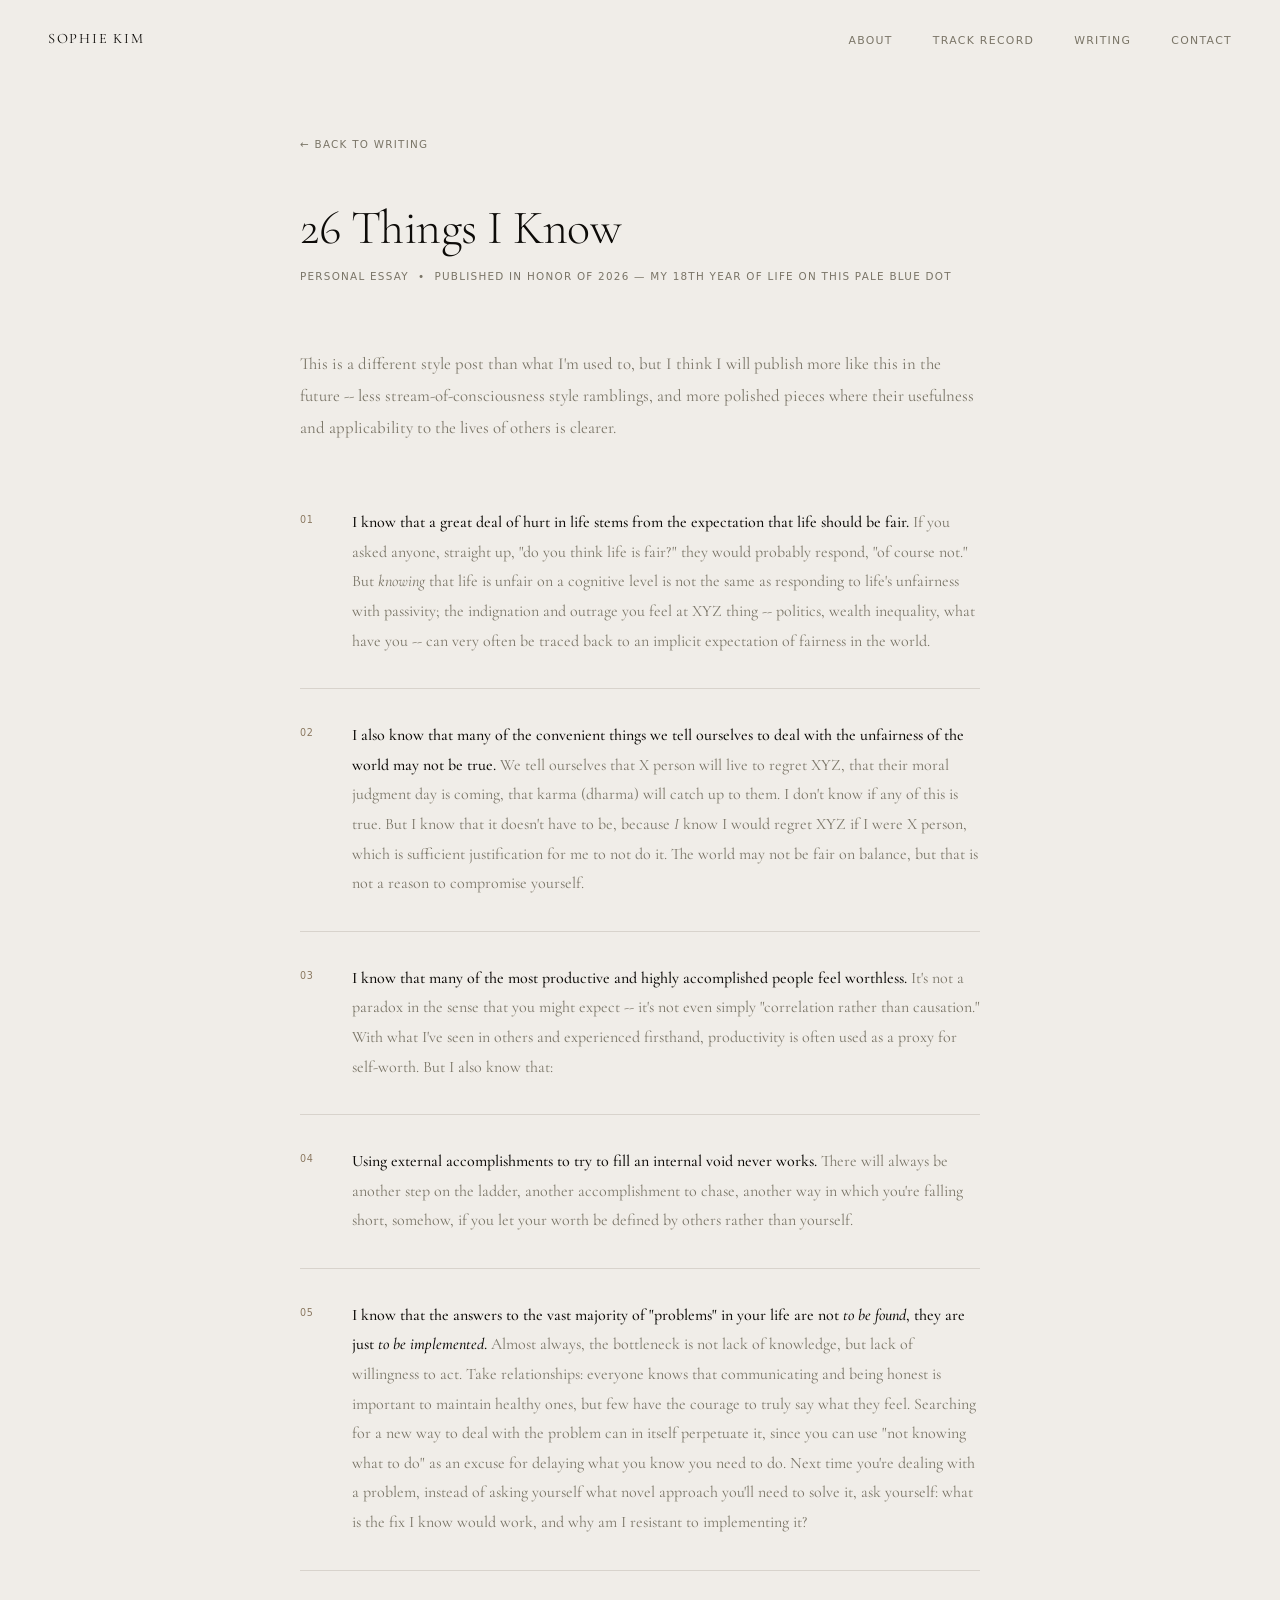
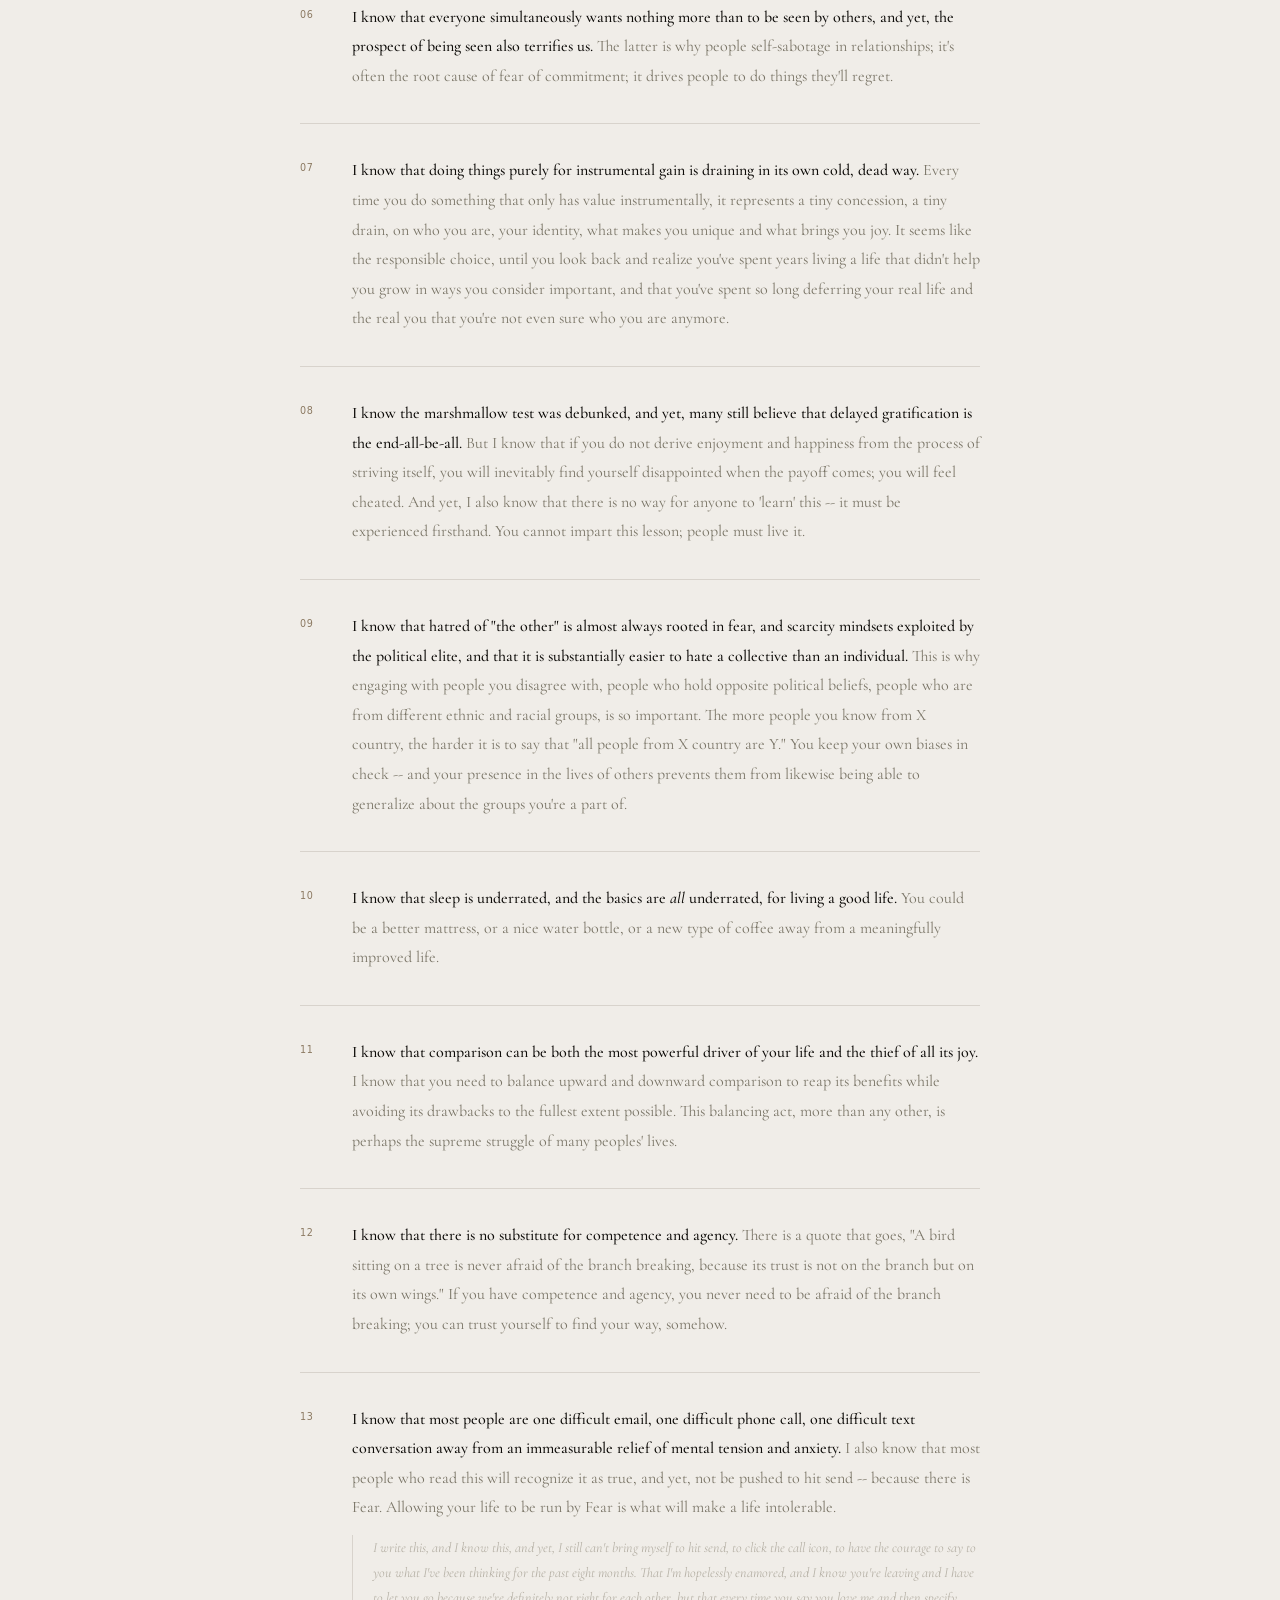
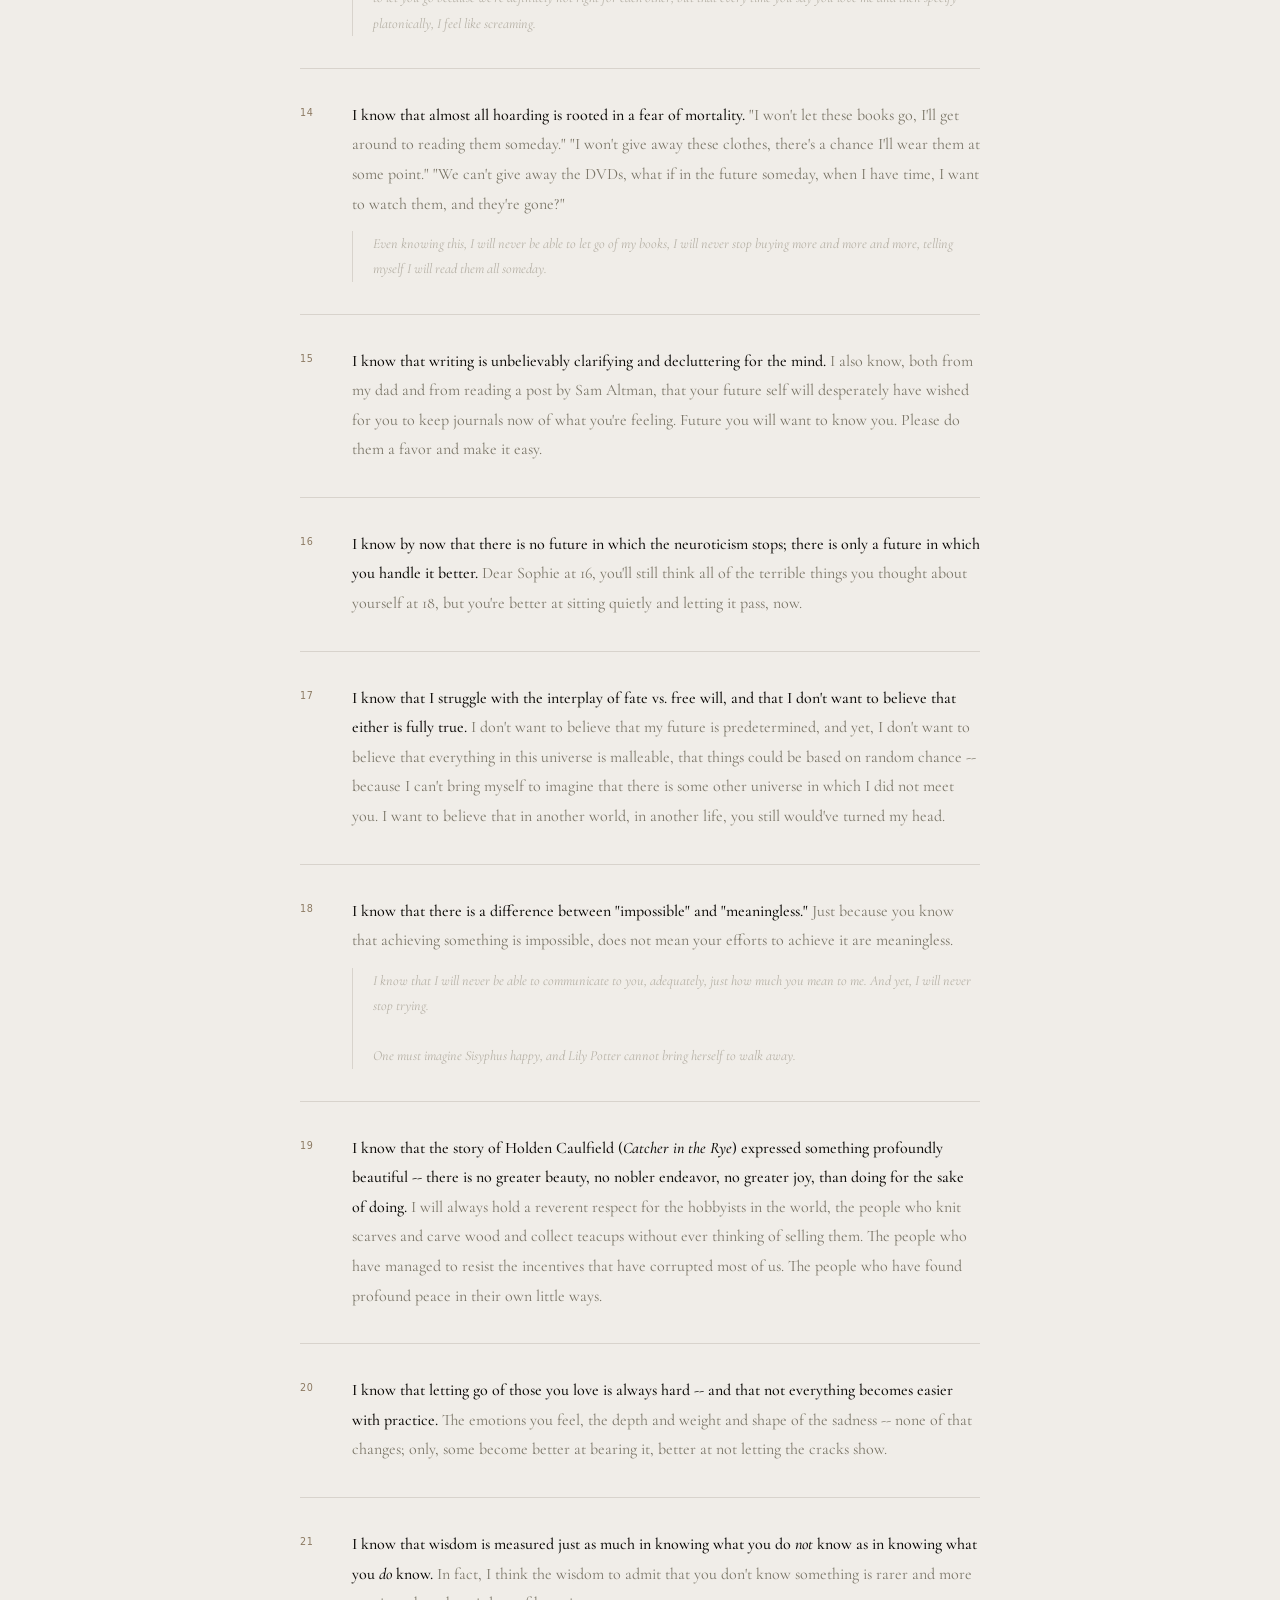
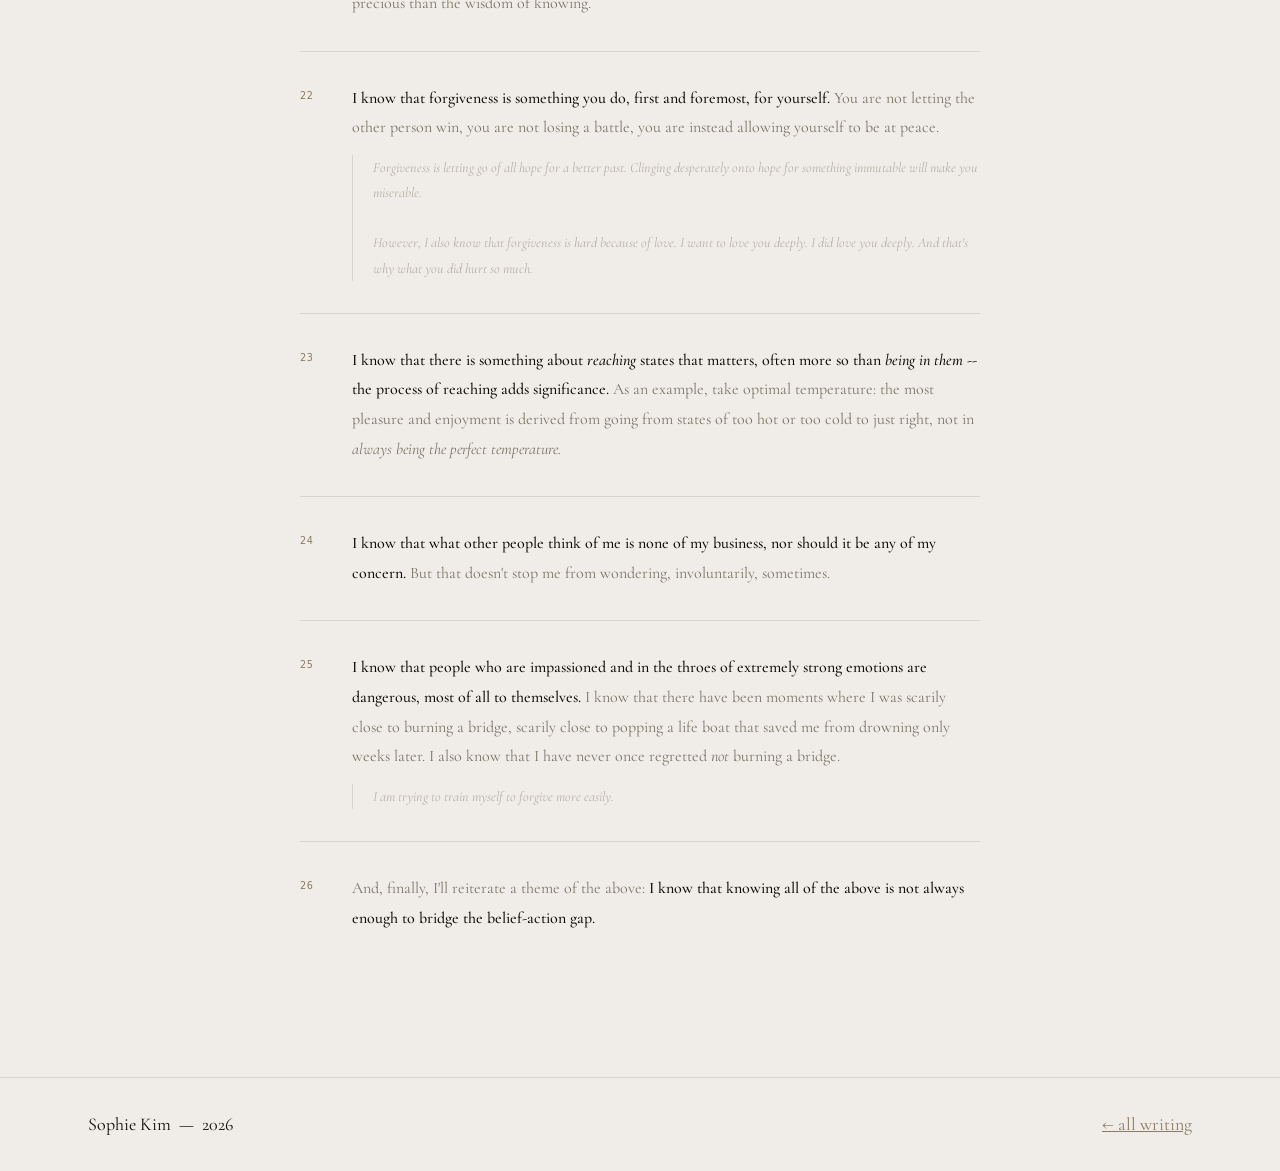
==== commit 5bf23234: "Add Cormorant Garamond font to essay pages Co-Authored-By: Claude Sonnet 4.6 <noreply@anthropic.com>" ====
--- a/writing/26-things.html
+++ b/writing/26-things.html
@@ -5,6 +5,9 @@
   <meta name="viewport" content="width=device-width, initial-scale=1.0">
   <title>26 Things I Know — Sophie Kim</title>
   <meta name="description" content="Published in honor of 2026, my 18th year of life on this pale blue dot.">
+  <link rel="preconnect" href="https://fonts.googleapis.com">
+  <link rel="preconnect" href="https://fonts.gstatic.com" crossorigin>
+  <link href="https://fonts.googleapis.com/css2?family=Cormorant+Garamond:ital,wght@0,300;0,400;0,500;1,300;1,400&display=swap" rel="stylesheet">
   <link rel="stylesheet" href="../css/style.css">
 
 </head>
--- a/css/style.css
+++ b/css/style.css
@@ -1,6 +1,7 @@
 /* =================================================
-   SOPHIE KIM · v2
-   Dark only. No gimmicks. Signal over decoration.
+   SOPHIE KIM
+   Inspired by si.inc + workshoplabs.ai
+   Cream palette · Cormorant Garamond · Dashed timeline
    ================================================= */
 
 *, *::before, *::after {
@@ -10,19 +11,16 @@
 }
 
 :root {
-  --bg:          #09090f;
-  --bg-2:        #0d0d1a;
-  --bg-3:        #111120;
-  --text:        #e8e4de;
-  --text-muted:  #6b6b84;
-  --text-dim:    #3a3a52;
-  --accent:      #c09060;
-  --accent2:     #8a6644;
-  --border:      #1a1a2c;
-
-  --serif: Georgia, 'Times New Roman', serif;
+  --bg:      #f0ede8;
+  --bg-2:    #e8e4da;
+  --text:    #0d0b08;
+  --muted:   #7a7567;
+  --dim:     #b5b0a5;
+  --accent:  #8c7a62;
+  --border:  #d8d3cc;
+
+  --serif: 'Cormorant Garamond', Georgia, 'Times New Roman', serif;
   --sans:  system-ui, -apple-system, 'Segoe UI', Helvetica, sans-serif;
-  --mono:  'Cascadia Code', 'Fira Code', Consolas, 'Courier New', monospace;
 }
 
 html { scroll-behavior: smooth; }
@@ -30,11 +28,10 @@
 body {
   background: var(--bg);
   color: var(--text);
-  font-family: var(--sans);
-  font-size: 16px;
+  font-family: var(--serif);
+  font-size: 18px;
   line-height: 1.6;
   -webkit-font-smoothing: antialiased;
-  -moz-osx-font-smoothing: grayscale;
   overflow-x: hidden;
 }
 
@@ -44,20 +41,14 @@
   position: fixed;
   top: 0; left: 0; right: 0;
   z-index: 100;
-  padding: 1.1rem 2rem;
   display: flex;
   align-items: center;
   justify-content: space-between;
-  transition: background 0.3s, border-color 0.3s;
-}
-
-nav.scrolled {
-  background: rgba(9, 9, 15, 0.92);
-  backdrop-filter: blur(12px);
-  -webkit-backdrop-filter: blur(12px);
-  border-bottom: 1px solid var(--border);
-}
-
+  padding: 1.5rem 3rem;
+  transition: background 0.4s, border-color 0.4s;
+}
+
+/* Essay pages use .nav-inner wrapper */
 .nav-inner {
   width: 100%;
   display: flex;
@@ -65,25 +56,35 @@
   justify-content: space-between;
 }
 
+nav.scrolled {
+  background: rgba(240, 237, 232, 0.94);
+  backdrop-filter: blur(10px);
+  -webkit-backdrop-filter: blur(10px);
+  border-bottom: 1px solid var(--border);
+}
+
 .nav-logo {
   font-family: var(--serif);
-  font-size: 0.95rem;
+  font-weight: 400;
+  font-size: 0.9rem;
+  letter-spacing: 0.12em;
+  text-transform: uppercase;
   color: var(--text);
   text-decoration: none;
-  letter-spacing: 0.02em;
 }
 
 .nav-links {
   display: flex;
-  gap: 2rem;
+  gap: 2.5rem;
   list-style: none;
 }
 
 .nav-links a {
   font-family: var(--sans);
-  font-size: 0.78rem;
-  letter-spacing: 0.07em;
-  color: var(--text-muted);
+  font-size: 0.68rem;
+  letter-spacing: 0.12em;
+  text-transform: uppercase;
+  color: var(--muted);
   text-decoration: none;
   transition: color 0.2s;
 }
@@ -93,150 +94,214 @@
 /* ==================== HERO ==================== */
 
 #hero {
-  min-height: 100vh;
-  display: flex;
-  flex-direction: column;
-  justify-content: center;
-  padding: 8rem 2rem 5rem;
-  max-width: 960px;
+  height: 100vh;
+  display: flex;
+  align-items: center;
+  padding: 5rem 3rem 3rem;
+  max-width: 1200px;
   margin: 0 auto;
-}
-
-.hero-label {
-  font-family: var(--sans);
-  font-size: 0.72rem;
-  letter-spacing: 0.22em;
-  text-transform: uppercase;
+  gap: 4rem;
+}
+
+.hero-left {
+  flex: 0 0 54%;
+}
+
+.hero-name {
+  font-family: var(--serif);
+  font-weight: 300;
+  font-size: clamp(3.25rem, 5.5vw, 5.75rem);
+  letter-spacing: 0.01em;
+  line-height: 1;
+  color: var(--text);
+  margin-bottom: 1.75rem;
+}
+
+.hero-rule {
+  width: 2.5rem;
+  height: 1px;
+  background: var(--text);
+  opacity: 0.25;
+  margin-bottom: 1.75rem;
+}
+
+.hero-tagline {
+  font-family: var(--serif);
+  font-weight: 300;
+  font-style: italic;
+  font-size: clamp(1.05rem, 1.8vw, 1.35rem);
+  line-height: 1.55;
+  color: var(--text);
+  margin-bottom: 1.5rem;
+}
+
+.hero-meta {
+  font-family: var(--sans);
+  font-size: 0.68rem;
+  letter-spacing: 0.14em;
+  text-transform: uppercase;
+  color: var(--muted);
+  margin-bottom: 2.75rem;
+}
+
+.hero-ctas {
+  display: flex;
+  gap: 2.25rem;
+  flex-wrap: wrap;
+}
+
+.hero-ctas a {
+  font-family: var(--sans);
+  font-size: 0.68rem;
+  letter-spacing: 0.12em;
+  text-transform: uppercase;
+  color: var(--text);
+  text-decoration: none;
+  border-bottom: 1px solid var(--dim);
+  padding-bottom: 2px;
+  transition: color 0.2s, border-color 0.2s;
+}
+
+.hero-ctas a:hover {
   color: var(--accent);
-  margin-bottom: 1.75rem;
-}
-
-.hero-tagline {
-  font-family: var(--serif);
-  font-size: clamp(2.75rem, 6.5vw, 5.25rem);
-  font-weight: 400;
-  line-height: 1.07;
-  letter-spacing: -0.025em;
-  color: var(--text);
-  margin-bottom: 2rem;
-  max-width: 840px;
-}
-
-.hero-sub {
-  font-family: var(--sans);
-  font-size: 0.875rem;
-  color: var(--text-muted);
-  letter-spacing: 0.03em;
-  margin-bottom: 3rem;
-}
-
-.hero-nav {
-  display: flex;
-  gap: 2.5rem;
-  flex-wrap: wrap;
-}
-
-.hero-nav a {
-  font-family: var(--sans);
-  font-size: 0.875rem;
-  color: var(--text);
-  text-decoration: none;
-  border-bottom: 1px solid var(--text-dim);
-  padding-bottom: 2px;
-  transition: border-color 0.2s, color 0.2s;
-}
-
-.hero-nav a:hover {
   border-color: var(--accent);
-  color: var(--accent);
-}
-
-/* ==================== STATS BAR ==================== */
-
-.stats-bar {
-  border-top: 1px solid var(--border);
-  border-bottom: 1px solid var(--border);
-  padding: 2.25rem 2rem;
-  background: var(--bg-2);
-}
-
-.stats-inner {
-  max-width: 960px;
-  margin: 0 auto;
-  display: flex;
-  flex-wrap: wrap;
-  justify-content: space-between;
-  gap: 2rem;
-}
-
-.stat { text-align: center; }
-
-.stat-n {
-  font-family: var(--serif);
-  font-size: 1.85rem;
-  color: var(--accent);
-  letter-spacing: -0.03em;
-  display: block;
-  line-height: 1;
-  margin-bottom: 0.35rem;
-}
-
-.stat-l {
-  font-family: var(--sans);
-  font-size: 0.63rem;
+}
+
+/* ---- Hero Right: Dashed Timeline (si.inc) ---- */
+
+.hero-right {
+  flex: 1;
+  height: 58vh;
+  overflow-y: auto;
+  scrollbar-width: none;
+  -ms-overflow-style: none;
+  mask-image: linear-gradient(to bottom, transparent 0%, black 10%, black 88%, transparent 100%);
+  -webkit-mask-image: linear-gradient(to bottom, transparent 0%, black 10%, black 88%, transparent 100%);
+  padding: 2rem 0;
+}
+
+.hero-right::-webkit-scrollbar { display: none; }
+
+.timeline {
+  position: relative;
+  padding-left: 2.25rem;
+}
+
+/* The dashed vertical line */
+.timeline::before {
+  content: '';
+  position: absolute;
+  left: 0;
+  top: 0;
+  bottom: 0;
+  width: 1px;
+  background: repeating-linear-gradient(
+    to bottom,
+    var(--dim) 0px,
+    var(--dim) 4px,
+    transparent 4px,
+    transparent 8px
+  );
+}
+
+.timeline-item {
+  margin-bottom: 2.25rem;
+  transition: opacity 0.2s;
+}
+
+.timeline-item:hover { opacity: 0.6; }
+.timeline-item:last-child { margin-bottom: 0; }
+
+.timeline-badge {
+  font-family: var(--sans);
+  font-size: 0.6rem;
   letter-spacing: 0.12em;
-  text-transform: uppercase;
-  color: var(--text-muted);
-}
-
-/* ==================== SECTIONS ==================== */
-
-section {
-  padding: 6rem 2rem;
-  max-width: 960px;
-  margin: 0 auto;
-}
-
-.section-tag {
-  font-family: var(--sans);
-  font-size: 0.68rem;
-  letter-spacing: 0.2em;
   text-transform: uppercase;
   color: var(--accent);
   display: block;
-  margin-bottom: 2.5rem;
-}
-
-.divider {
+  margin-bottom: 0.2rem;
+}
+
+.timeline-title {
+  font-family: var(--serif);
+  font-size: 0.95rem;
+  font-weight: 500;
+  color: var(--text);
+  line-height: 1.3;
+  margin-bottom: 0.2rem;
+}
+
+.timeline-desc {
+  font-family: var(--sans);
+  font-size: 0.7rem;
+  color: var(--muted);
+  line-height: 1.65;
+  letter-spacing: 0.02em;
+}
+
+/* ==================== RULE / DIVIDER ==================== */
+
+.rule {
   border: none;
   border-top: 1px solid var(--border);
-  max-width: 960px;
+  margin: 0;
+}
+
+/* ==================== SECTIONS ==================== */
+
+.section-wrap {
+  max-width: 1200px;
   margin: 0 auto;
+  padding: 6rem 3rem;
+}
+
+.section-label {
+  font-family: var(--sans);
+  font-size: 0.65rem;
+  letter-spacing: 0.2em;
+  text-transform: uppercase;
+  color: var(--muted);
+  display: block;
+  margin-bottom: 3rem;
 }
 
 /* ==================== ABOUT ==================== */
 
-.about-body { max-width: 640px; }
+.about-grid {
+  display: grid;
+  grid-template-columns: 1fr 1fr;
+  gap: 5rem;
+  align-items: start;
+}
+
+.about-headline {
+  font-family: var(--serif);
+  font-weight: 300;
+  font-size: clamp(1.75rem, 3vw, 2.5rem);
+  line-height: 1.25;
+  letter-spacing: -0.01em;
+  color: var(--text);
+}
 
 .about-body p {
   font-family: var(--serif);
-  font-size: 1.05rem;
-  line-height: 1.9;
-  color: var(--text-muted);
-  margin-bottom: 1.25rem;
+  font-size: 1rem;
+  line-height: 1.85;
+  color: var(--muted);
+  margin-bottom: 1.1rem;
 }
 
 .about-body p:last-child { margin-bottom: 0; }
 
 .about-body strong {
   color: var(--text);
-  font-weight: 400;
+  font-weight: 500;
 }
 
 .about-body a {
-  color: var(--accent);
+  color: var(--text);
   text-decoration: none;
-  border-bottom: 1px solid var(--accent2);
+  border-bottom: 1px solid var(--dim);
   transition: border-color 0.2s;
 }
 
@@ -246,303 +311,413 @@
 
 .writing-intro {
   font-family: var(--serif);
+  font-weight: 300;
   font-style: italic;
-  font-size: 1.05rem;
-  color: var(--text-muted);
-  margin-bottom: 3rem;
-  max-width: 540px;
-}
-
-/* Featured essay */
+  font-size: clamp(1rem, 1.5vw, 1.2rem);
+  color: var(--muted);
+  max-width: 480px;
+  margin-bottom: 3.5rem;
+  line-height: 1.6;
+}
+
+/* Featured essay — full width, editorial */
 .essay-featured {
   display: block;
   text-decoration: none;
-  background: var(--bg-2);
-  border: 1px solid var(--border);
-  border-left: 2px solid var(--accent);
-  padding: 2rem 2.25rem;
-  margin-bottom: 1rem;
-  transition: border-left-color 0.2s, background 0.2s;
-}
-
-.essay-featured:hover {
-  border-left-color: var(--text);
-  background: var(--bg-3);
-}
-
-.essay-type {
-  font-family: var(--sans);
-  font-size: 0.63rem;
-  letter-spacing: 0.14em;
+  padding: 2.5rem 0;
+  border-top: 1px solid var(--border);
+  border-bottom: 1px solid var(--border);
+  margin-bottom: 2.5rem;
+  transition: opacity 0.2s;
+}
+
+.essay-featured:hover { opacity: 0.75; }
+
+.essay-featured-label {
+  font-family: var(--sans);
+  font-size: 0.62rem;
+  letter-spacing: 0.16em;
   text-transform: uppercase;
   color: var(--accent);
   display: block;
-  margin-bottom: 0.6rem;
-}
-
-.essay-title-display {
-  font-family: var(--serif);
-  font-size: 1.4rem;
+  margin-bottom: 0.75rem;
+}
+
+.essay-featured-title {
+  font-family: var(--serif);
+  font-weight: 300;
   font-style: italic;
-  color: var(--text);
+  font-size: clamp(1.75rem, 3.5vw, 2.75rem);
+  color: var(--text);
+  line-height: 1.15;
   display: block;
-  margin-bottom: 1rem;
-}
-
-.essay-pull {
-  font-family: var(--serif);
-  font-size: 0.9rem;
-  color: var(--text-muted);
+  margin-bottom: 1.25rem;
+}
+
+.essay-featured-pull {
+  font-family: var(--serif);
+  font-size: 0.95rem;
+  color: var(--muted);
   line-height: 1.8;
-  border-left: 1px solid var(--text-dim);
-  padding-left: 1rem;
+  max-width: 640px;
   margin-bottom: 1.25rem;
 }
 
-.essay-cta {
-  font-family: var(--sans);
-  font-size: 0.75rem;
-  color: var(--accent);
-  letter-spacing: 0.06em;
-}
-
-/* Essay list */
-.writing-group-label {
-  font-family: var(--sans);
-  font-size: 0.63rem;
-  letter-spacing: 0.2em;
-  text-transform: uppercase;
-  color: var(--text-dim);
+.essay-featured-cta {
+  font-family: var(--sans);
+  font-size: 0.65rem;
+  letter-spacing: 0.12em;
+  text-transform: uppercase;
+  color: var(--text);
+}
+
+/* Essay group label */
+.writing-group {
+  font-family: var(--sans);
+  font-size: 0.62rem;
+  letter-spacing: 0.18em;
+  text-transform: uppercase;
+  color: var(--dim);
   display: block;
-  padding-bottom: 0.75rem;
+  padding-bottom: 1rem;
   border-bottom: 1px solid var(--border);
-  margin-top: 2.5rem;
-}
-
-.essay-item {
-  display: flex;
-  justify-content: space-between;
-  align-items: flex-start;
-  gap: 1.5rem;
-  padding: 1.4rem 0;
+  margin-bottom: 0;
+  margin-top: 1.5rem;
+}
+
+/* Essay list items */
+.essay-row {
+  display: grid;
+  grid-template-columns: 1fr auto;
+  align-items: start;
+  gap: 2rem;
+  padding: 1.5rem 0;
   border-bottom: 1px solid var(--border);
   text-decoration: none;
   color: inherit;
-  transition: padding-left 0.2s;
+  transition: opacity 0.2s;
   cursor: default;
 }
 
-.essay-item:last-child { border-bottom: none; }
-
-a.essay-item { cursor: pointer; }
-a.essay-item:hover { padding-left: 0.5rem; }
-
-.essay-item-left { flex: 1; }
-
-.essay-item-tag {
-  font-family: var(--sans);
-  font-size: 0.63rem;
+.essay-row:last-child { border-bottom: none; }
+
+a.essay-row { cursor: pointer; }
+a.essay-row:hover { opacity: 0.6; }
+
+.essay-row-left {}
+
+.essay-row-tag {
+  font-family: var(--sans);
+  font-size: 0.6rem;
   letter-spacing: 0.12em;
   text-transform: uppercase;
-  color: var(--text-muted);
+  color: var(--muted);
   display: block;
   margin-bottom: 0.3rem;
 }
 
-.essay-item-title {
-  font-family: var(--serif);
-  font-size: 1.05rem;
+.essay-row-title {
+  font-family: var(--serif);
+  font-weight: 400;
   font-style: italic;
+  font-size: 1.1rem;
   color: var(--text);
   display: block;
   margin-bottom: 0.35rem;
-}
-
-.essay-item-teaser {
-  font-family: var(--serif);
+  line-height: 1.3;
+}
+
+.essay-row-teaser {
+  font-family: var(--serif);
+  font-size: 0.875rem;
+  color: var(--muted);
+  line-height: 1.65;
+}
+
+.essay-row-arrow {
+  font-family: var(--sans);
   font-size: 0.85rem;
-  color: var(--text-muted);
-  line-height: 1.65;
-}
-
-.essay-arrow {
+  color: var(--dim);
+  padding-top: 0.25rem;
+  flex-shrink: 0;
+  transition: color 0.2s;
+}
+
+a.essay-row:hover .essay-row-arrow { color: var(--accent); }
+
+/* ==================== TRACK RECORD ==================== */
+
+.act-header {
+  display: flex;
+  align-items: baseline;
+  gap: 1.5rem;
+  padding: 1.25rem 0;
+  border-bottom: 1px solid var(--border);
+  margin-bottom: 0;
+}
+
+.act-number {
+  font-family: var(--sans);
+  font-size: 0.6rem;
+  letter-spacing: 0.14em;
+  text-transform: uppercase;
+  color: var(--dim);
+}
+
+.act-title {
+  font-family: var(--serif);
+  font-weight: 300;
+  font-style: italic;
   font-size: 1rem;
-  color: var(--text-dim);
-  flex-shrink: 0;
-  margin-top: 0.25rem;
-  transition: color 0.2s, transform 0.2s;
-}
-
-a.essay-item:hover .essay-arrow {
+  color: var(--muted);
+}
+
+/* Track record uses same dashed timeline pattern */
+.track-timeline {
+  position: relative;
+  padding-left: 2.25rem;
+  margin-bottom: 3.5rem;
+}
+
+.track-timeline:last-child { margin-bottom: 0; }
+
+.track-timeline::before {
+  content: '';
+  position: absolute;
+  left: 0;
+  top: 0;
+  bottom: 0;
+  width: 1px;
+  background: repeating-linear-gradient(
+    to bottom,
+    var(--border) 0px,
+    var(--border) 4px,
+    transparent 4px,
+    transparent 8px
+  );
+}
+
+.track-item {
+  padding: 1.5rem 0;
+  border-bottom: 1px solid var(--border);
+  display: grid;
+  grid-template-columns: 140px 1fr;
+  gap: 2rem;
+  align-items: start;
+}
+
+.track-item:last-child { border-bottom: none; }
+
+.track-item-meta {
+  padding-top: 0.1rem;
+}
+
+.track-item-age {
+  font-family: var(--sans);
+  font-size: 0.6rem;
+  letter-spacing: 0.12em;
+  text-transform: uppercase;
   color: var(--accent);
-  transform: translateX(3px);
-}
-
-/* ==================== TRACK RECORD ==================== */
-
-.act-label {
-  font-family: var(--sans);
-  font-size: 0.63rem;
-  letter-spacing: 0.16em;
-  text-transform: uppercase;
-  color: var(--text-dim);
-  margin-bottom: 1rem;
   display: block;
-}
-
-.cards {
+  margin-bottom: 0.2rem;
+}
+
+.track-item-org {
+  font-family: var(--sans);
+  font-size: 0.65rem;
+  letter-spacing: 0.06em;
+  color: var(--dim);
+  line-height: 1.4;
+}
+
+.track-item-name {
+  font-family: var(--serif);
+  font-weight: 500;
+  font-size: 1.05rem;
+  color: var(--text);
+  margin-bottom: 0.4rem;
+  line-height: 1.3;
+}
+
+.track-item-desc {
+  font-family: var(--serif);
+  font-size: 0.9rem;
+  color: var(--muted);
+  line-height: 1.75;
+  margin-bottom: 0.75rem;
+}
+
+.track-item-desc strong {
+  color: var(--text);
+  font-weight: 500;
+}
+
+.track-item-desc a {
+  color: var(--text);
+  text-decoration: none;
+  border-bottom: 1px solid var(--dim);
+  transition: border-color 0.2s;
+}
+
+.track-item-desc a:hover { border-color: var(--accent); }
+
+.track-tags {
+  display: flex;
+  flex-wrap: wrap;
+  gap: 0.4rem;
+}
+
+.tag {
+  font-family: var(--sans);
+  font-size: 0.58rem;
+  letter-spacing: 0.08em;
+  text-transform: uppercase;
+  color: var(--muted);
+  border: 1px solid var(--border);
+  padding: 0.15rem 0.5rem;
+}
+
+/* ==================== STATS ROW ==================== */
+
+.stats-row {
+  border-top: 1px solid var(--border);
+  border-bottom: 1px solid var(--border);
+}
+
+.stats-inner {
+  max-width: 1200px;
+  margin: 0 auto;
+  padding: 1.75rem 3rem;
+  display: flex;
+  align-items: center;
+  gap: 0;
+}
+
+.stat-item {
+  display: flex;
+  align-items: center;
+  gap: 0;
+  flex: 1;
+  justify-content: center;
+}
+
+.stat-item + .stat-item {
+  border-left: 1px solid var(--border);
+}
+
+.stat-n {
+  font-family: var(--serif);
+  font-size: 1.5rem;
+  font-weight: 300;
+  color: var(--text);
+  letter-spacing: -0.02em;
+  margin-right: 0.6rem;
+  line-height: 1;
+}
+
+.stat-l {
+  font-family: var(--sans);
+  font-size: 0.6rem;
+  letter-spacing: 0.1em;
+  text-transform: uppercase;
+  color: var(--muted);
+  line-height: 1.35;
+  max-width: 80px;
+}
+
+/* ==================== CONTACT ==================== */
+
+.contact-grid {
   display: grid;
-  grid-template-columns: repeat(auto-fill, minmax(265px, 1fr));
-  gap: 1px;
-  background: var(--border);
-  border: 1px solid var(--border);
+  grid-template-columns: 1fr 1fr;
+  gap: 5rem;
+  align-items: start;
+}
+
+.contact-headline {
+  font-family: var(--serif);
+  font-weight: 300;
+  font-size: clamp(1.5rem, 2.5vw, 2rem);
+  line-height: 1.35;
+  color: var(--text);
+  margin-bottom: 2rem;
+  font-style: italic;
+}
+
+.contact-body {
+  font-family: var(--serif);
+  font-size: 0.95rem;
+  color: var(--muted);
+  line-height: 1.85;
   margin-bottom: 2.5rem;
 }
 
-.cards:last-child { margin-bottom: 0; }
-
-.card {
-  background: var(--bg);
-  padding: 1.5rem;
-  transition: background 0.2s;
-}
-
-.card:hover { background: var(--bg-2); }
-
-.card.highlight {
-  background: var(--bg-2);
-}
-
-.card.full-width { grid-column: 1 / -1; }
-
-.card-org {
-  font-family: var(--sans);
-  font-size: 0.63rem;
+.contact-links {
+  display: flex;
+  flex-direction: column;
+  gap: 0.65rem;
+}
+
+.contact-link {
+  font-family: var(--sans);
+  font-size: 0.72rem;
+  letter-spacing: 0.08em;
+  color: var(--text);
+  text-decoration: none;
+  display: inline-flex;
+  align-items: center;
+  gap: 0.75rem;
+  transition: color 0.2s;
+}
+
+.contact-link:hover { color: var(--accent); }
+
+.contact-link-label {
+  font-size: 0.6rem;
   letter-spacing: 0.14em;
   text-transform: uppercase;
-  color: var(--accent);
-  margin-bottom: 0.35rem;
-}
-
-.card-name {
-  font-family: var(--serif);
-  font-size: 1.05rem;
-  color: var(--text);
-  margin-bottom: 0.75rem;
-  line-height: 1.3;
-}
-
-.card-desc {
-  font-family: var(--sans);
-  font-size: 0.82rem;
-  color: var(--text-muted);
+  color: var(--dim);
+  min-width: 50px;
+}
+
+/* ==================== FOOTER ==================== */
+
+footer {
+  border-top: 1px solid var(--border);
+}
+
+.footer-inner {
+  max-width: 1200px;
+  margin: 0 auto;
+  padding: 2rem 3rem;
+  display: flex;
+  align-items: center;
+  justify-content: space-between;
+}
+
+.footer-quote {
+  font-family: var(--serif);
+  font-style: italic;
+  font-size: 0.85rem;
+  color: var(--dim);
+  max-width: 480px;
   line-height: 1.7;
-  margin-bottom: 1rem;
-}
-
-.card-desc strong {
-  color: var(--text);
-  font-weight: 400;
-}
-
-.card-desc a {
-  color: var(--accent);
-  text-decoration: none;
-  border-bottom: 1px solid var(--accent2);
-  transition: border-color 0.2s;
-}
-
-.card-desc a:hover { border-color: var(--accent); }
-
-.card-tags {
-  display: flex;
-  flex-wrap: wrap;
-  gap: 0.35rem;
-}
-
-.tag {
+}
+
+.footer-sig {
   font-family: var(--sans);
   font-size: 0.6rem;
-  color: var(--text-dim);
-  border: 1px solid var(--border);
-  padding: 0.12rem 0.45rem;
-  letter-spacing: 0.06em;
-}
-
-/* ==================== CONTACT ==================== */
-
-.contact-text {
-  font-family: var(--serif);
-  font-size: 1.05rem;
-  color: var(--text-muted);
-  line-height: 1.85;
-  max-width: 520px;
-  margin-bottom: 2.5rem;
-}
-
-.contact-links {
-  display: flex;
-  flex-direction: column;
-  gap: 0.75rem;
-}
-
-.contact-link {
-  font-family: var(--sans);
-  font-size: 0.9rem;
-  color: var(--text);
-  text-decoration: none;
-  border-bottom: 1px solid var(--text-dim);
-  display: inline-block;
-  padding-bottom: 2px;
-  transition: border-color 0.2s, color 0.2s;
-}
-
-.contact-link:hover {
-  border-color: var(--accent);
-  color: var(--accent);
-}
-
-/* ==================== FOOTER ==================== */
-
-footer {
-  padding: 3rem 2rem;
-  border-top: 1px solid var(--border);
-  text-align: center;
-}
-
-.footer-inner {
-  display: flex;
-  flex-direction: column;
-  align-items: center;
-  gap: 0.5rem;
-}
-
-.footer-quote {
-  font-family: var(--serif);
-  font-style: italic;
-  font-size: 0.875rem;
-  color: var(--text-dim);
-  max-width: 480px;
-  margin: 0 auto 0.75rem;
-  line-height: 1.75;
-}
-
-.footer-sig, .footer-text {
-  font-family: var(--sans);
-  font-size: 0.68rem;
-  color: var(--text-dim);
-  letter-spacing: 0.1em;
-  text-decoration: none;
-}
-
-a.footer-text:hover { color: var(--accent); }
-
-/* ==================== FADE-IN ==================== */
+  letter-spacing: 0.12em;
+  text-transform: uppercase;
+  color: var(--dim);
+}
+
+/* ==================== FADE-UP ==================== */
 
 .fade-up {
   opacity: 0;
-  transform: translateY(18px);
-  transition: opacity 0.65s ease, transform 0.65s ease;
+  transform: translateY(14px);
+  transition: opacity 0.7s ease, transform 0.7s ease;
 }
 
 .fade-up.visible {
@@ -552,26 +727,25 @@
 
 /* ==================== ESSAY PAGES ==================== */
 
-.container {
-  padding: 0 2rem;
-}
+.container { padding: 0 3rem; }
 
 .essay-page {
-  max-width: 660px;
+  max-width: 680px;
   margin: 0 auto;
-  padding: 7.5rem 0 6rem;
-}
-
-.essay-page-header { margin-bottom: 3.5rem; }
+  padding: 8rem 0 7rem;
+}
+
+.essay-page-header { margin-bottom: 4rem; }
 
 .essay-back {
   font-family: var(--sans);
-  font-size: 0.75rem;
-  color: var(--text-muted);
+  font-size: 0.65rem;
+  letter-spacing: 0.12em;
+  text-transform: uppercase;
+  color: var(--muted);
   text-decoration: none;
-  letter-spacing: 0.07em;
   display: inline-block;
-  margin-bottom: 2.5rem;
+  margin-bottom: 3rem;
   transition: color 0.2s;
   border: none;
 }
@@ -580,20 +754,20 @@
 
 .essay-page-title {
   font-family: var(--serif);
-  font-size: clamp(1.75rem, 4vw, 2.75rem);
-  font-weight: 400;
+  font-weight: 300;
+  font-size: clamp(1.75rem, 4vw, 3rem);
   color: var(--text);
   line-height: 1.15;
-  letter-spacing: -0.02em;
+  letter-spacing: -0.01em;
   margin-bottom: 0.75rem;
   border: none;
 }
 
 .essay-page-meta {
   font-family: var(--sans);
-  font-size: 0.7rem;
-  color: var(--text-muted);
-  letter-spacing: 0.1em;
+  font-size: 0.65rem;
+  color: var(--muted);
+  letter-spacing: 0.12em;
   text-transform: uppercase;
 }
 
@@ -601,7 +775,7 @@
   font-family: var(--serif);
   font-size: 1.05rem;
   line-height: 1.9;
-  color: var(--text-muted);
+  color: var(--muted);
 }
 
 .essay-body p { margin-bottom: 1.5rem; }
@@ -610,13 +784,13 @@
 
 .essay-body strong {
   color: var(--text);
-  font-weight: 400;
+  font-weight: 500;
 }
 
 .essay-body a {
-  color: var(--accent);
+  color: var(--text);
   text-decoration: none;
-  border-bottom: 1px solid var(--accent2);
+  border-bottom: 1px solid var(--border);
   transition: border-color 0.2s;
 }
 
@@ -624,9 +798,8 @@
 
 .essay-body blockquote {
   margin: 2.5rem 0;
-  padding: 1.5rem 1.75rem;
-  border-left: 2px solid var(--accent2);
-  background: var(--bg-2);
+  padding: 1.5rem 2rem;
+  border-left: 1px solid var(--dim);
   font-style: italic;
 }
 
@@ -636,44 +809,44 @@
 .section-break {
   border: none;
   text-align: center;
-  margin: 2.75rem 0;
+  margin: 3rem 0;
 }
 
 .section-break::after {
-  content: '·  ·  ·';
-  color: var(--text-dim);
-  font-size: 1rem;
+  content: '·   ·   ·';
+  color: var(--dim);
+  font-size: 0.9rem;
   letter-spacing: 0.5em;
 }
 
 .essay-body h3, .section-heading {
   font-family: var(--sans);
-  font-size: 0.72rem;
+  font-size: 0.65rem;
   letter-spacing: 0.2em;
   text-transform: uppercase;
-  color: var(--accent);
+  color: var(--muted);
   margin: 3rem 0 1.5rem;
   font-weight: 400;
   border: none;
 }
 
 .footnote {
-  margin-top: 3rem;
+  margin-top: 3.5rem;
   padding-top: 1.5rem;
   border-top: 1px solid var(--border);
   font-family: var(--sans);
-  font-size: 0.8rem;
-  color: var(--text-muted);
-  line-height: 1.7;
+  font-size: 0.78rem;
+  color: var(--muted);
+  line-height: 1.75;
 }
 
 .lyric {
-  margin-top: 2.5rem;
-  padding: 1.5rem 1.75rem;
-  border-left: 1px solid var(--text-dim);
+  margin: 2.5rem 0;
+  padding: 1.5rem 2rem;
+  border-left: 1px solid var(--border);
   font-family: var(--serif);
   font-size: 0.9rem;
-  color: var(--text-muted);
+  color: var(--muted);
   line-height: 1.9;
   font-style: italic;
 }
@@ -682,9 +855,9 @@
   display: block;
   margin-top: 0.75rem;
   font-family: var(--sans);
-  font-size: 0.68rem;
+  font-size: 0.62rem;
   letter-spacing: 0.1em;
-  color: var(--text-dim);
+  color: var(--dim);
   font-style: normal;
 }
 
@@ -701,63 +874,109 @@
   border-bottom: 1px solid var(--border);
   display: grid;
   grid-template-columns: 28px 1fr;
-  gap: 1.25rem;
+  gap: 1.5rem;
 }
 
 .things-list > li:last-child { border-bottom: none; }
 
 .thing-number {
-  font-family: var(--mono);
-  font-size: 0.65rem;
+  font-family: var(--sans);
+  font-size: 0.6rem;
   color: var(--accent);
   letter-spacing: 0.06em;
-  padding-top: 0.2rem;
+  padding-top: 0.25rem;
 }
 
 .thing-body p {
   font-family: var(--serif);
   font-size: 1rem;
-  color: var(--text-muted);
+  color: var(--muted);
   line-height: 1.85;
   margin-bottom: 0.75rem;
   text-align: left;
-  hyphens: none;
 }
 
 .thing-body p:last-child { margin-bottom: 0; }
 
 .thing-body strong {
   color: var(--text);
-  font-weight: 400;
+  font-weight: 500;
 }
 
 .thing-sub {
   margin-top: 0.75rem;
-  padding-left: 1rem;
+  padding-left: 1.25rem;
   border-left: 1px solid var(--border);
   font-family: var(--serif);
   font-size: 0.875rem;
-  color: var(--text-dim);
+  color: var(--dim);
   font-style: italic;
   line-height: 1.8;
 }
 
 /* ==================== MOBILE ==================== */
 
-@media (max-width: 768px) {
-  #hero { padding: 7rem 1.5rem 4rem; }
-  section { padding: 4rem 1.5rem; }
-  .stats-inner { justify-content: center; gap: 1.75rem; }
-  .cards { grid-template-columns: 1fr; }
+@media (max-width: 900px) {
+  nav { padding: 1.25rem 2rem; }
+
+  #hero {
+    flex-direction: column;
+    height: auto;
+    padding: 7rem 2rem 4rem;
+    gap: 3rem;
+    align-items: flex-start;
+  }
+
+  .hero-left { flex: none; }
+
+  .hero-right {
+    height: auto;
+    max-height: 40vh;
+    mask-image: linear-gradient(to bottom, black 0%, black 85%, transparent 100%);
+    -webkit-mask-image: linear-gradient(to bottom, black 0%, black 85%, transparent 100%);
+    width: 100%;
+  }
+
+  .about-grid { grid-template-columns: 1fr; gap: 2.5rem; }
+  .contact-grid { grid-template-columns: 1fr; gap: 2.5rem; }
+  .track-item { grid-template-columns: 1fr; gap: 0.5rem; }
+
+  .stats-inner {
+    flex-wrap: wrap;
+    gap: 0;
+    padding: 1.25rem 2rem;
+  }
+
+  .stat-item {
+    flex: 0 0 50%;
+    padding: 0.75rem 0;
+    justify-content: flex-start;
+    gap: 0.75rem;
+  }
+
+  .stat-item + .stat-item { border-left: none; }
+  .stat-item:nth-child(odd) { border-right: 1px solid var(--border); padding-right: 1rem; }
+
+  .section-wrap { padding: 4rem 2rem; }
+  .container { padding: 0 2rem; }
+  .essay-page { padding: 7rem 0 4rem; }
+
+  .footer-inner {
+    flex-direction: column;
+    gap: 1rem;
+    text-align: center;
+    padding: 2rem;
+  }
+
+  .footer-quote { max-width: 100%; }
+}
+
+@media (max-width: 540px) {
+  .nav-links { display: none; }
+  nav { padding: 1.25rem 1.5rem; }
+  .hero-name { font-size: 2.75rem; }
+  .hero-ctas { gap: 1.5rem; }
+  .section-wrap { padding: 3rem 1.5rem; }
   .container { padding: 0 1.5rem; }
-  .essay-page { padding: 7rem 0 4rem; }
-}
-
-@media (max-width: 540px) {
-  nav { padding: 1rem 1.25rem; }
-  .nav-links { display: none; }
-  .hero-tagline { font-size: 2.25rem; }
-  .stats-inner { gap: 1.25rem; }
-  .essay-featured { padding: 1.5rem; }
-  .hero-nav { gap: 1.5rem; }
-}
+  .stat-item { flex: 0 0 50%; }
+}
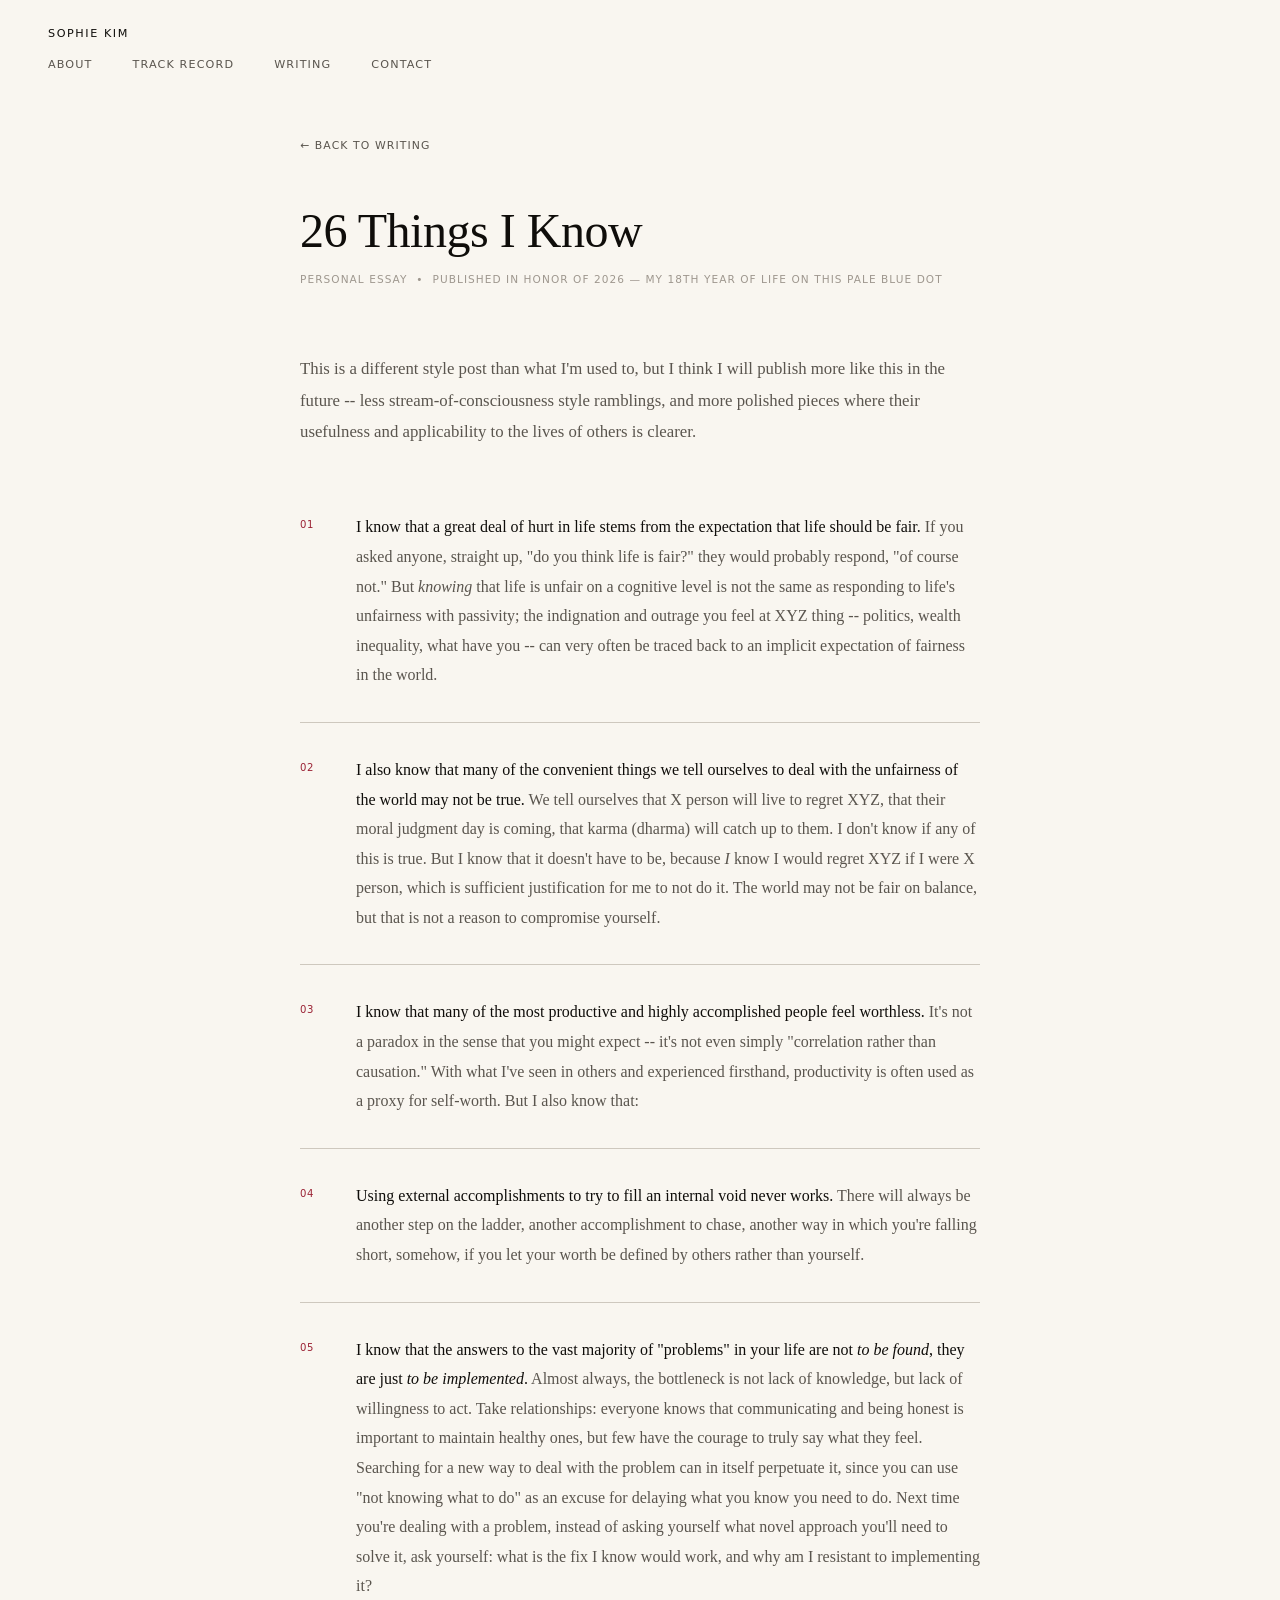
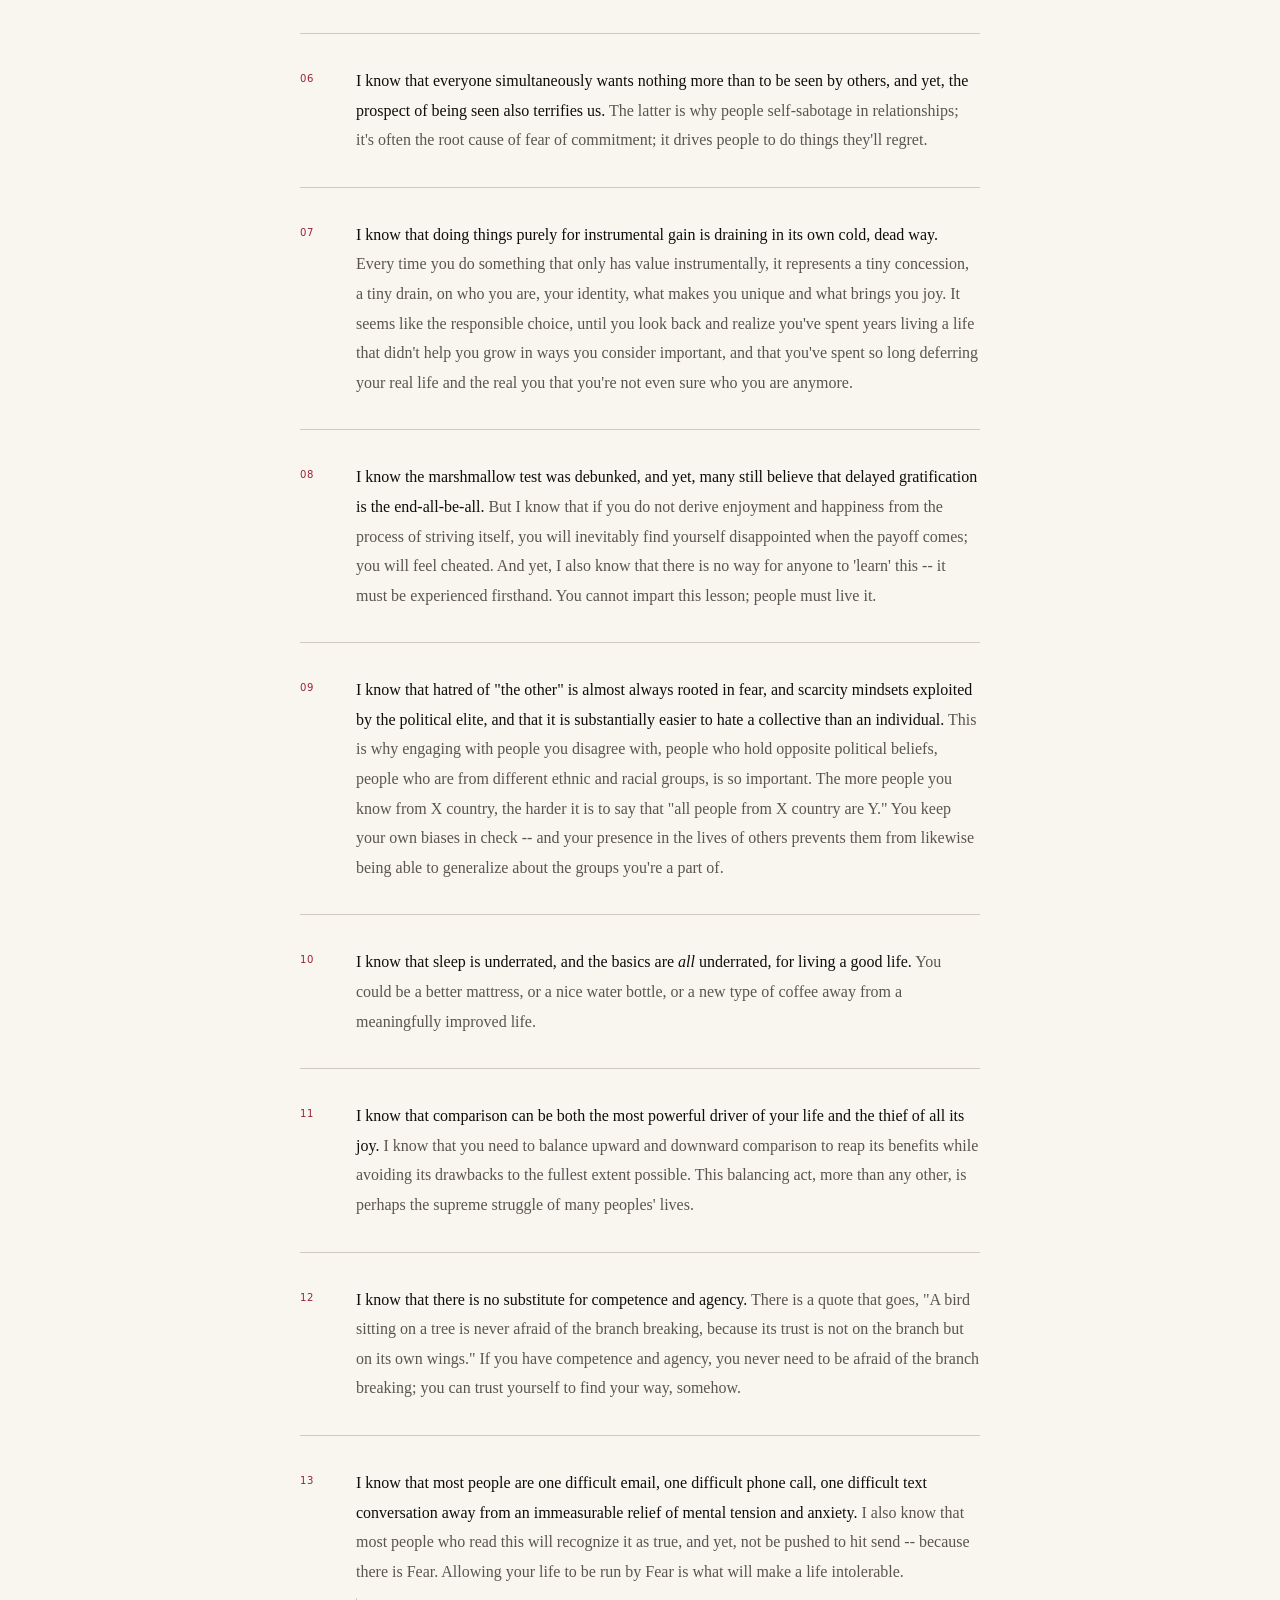
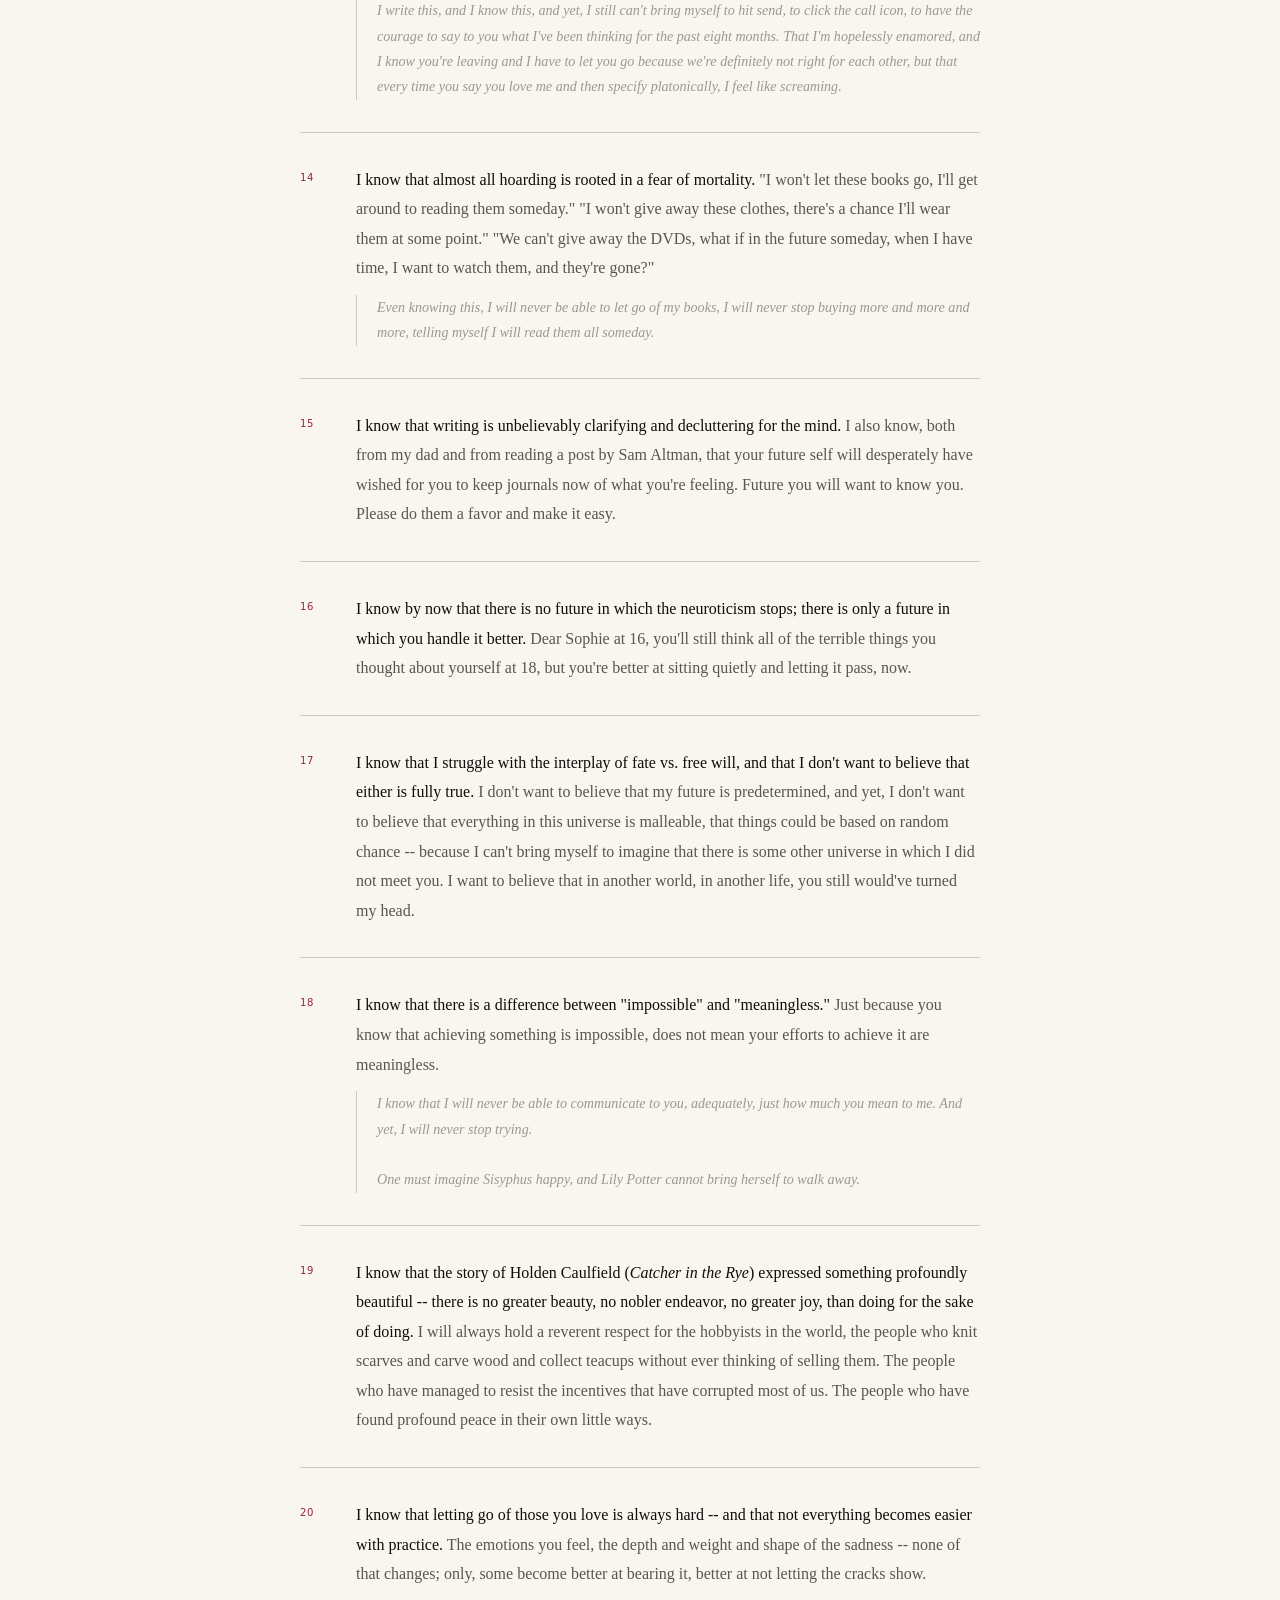
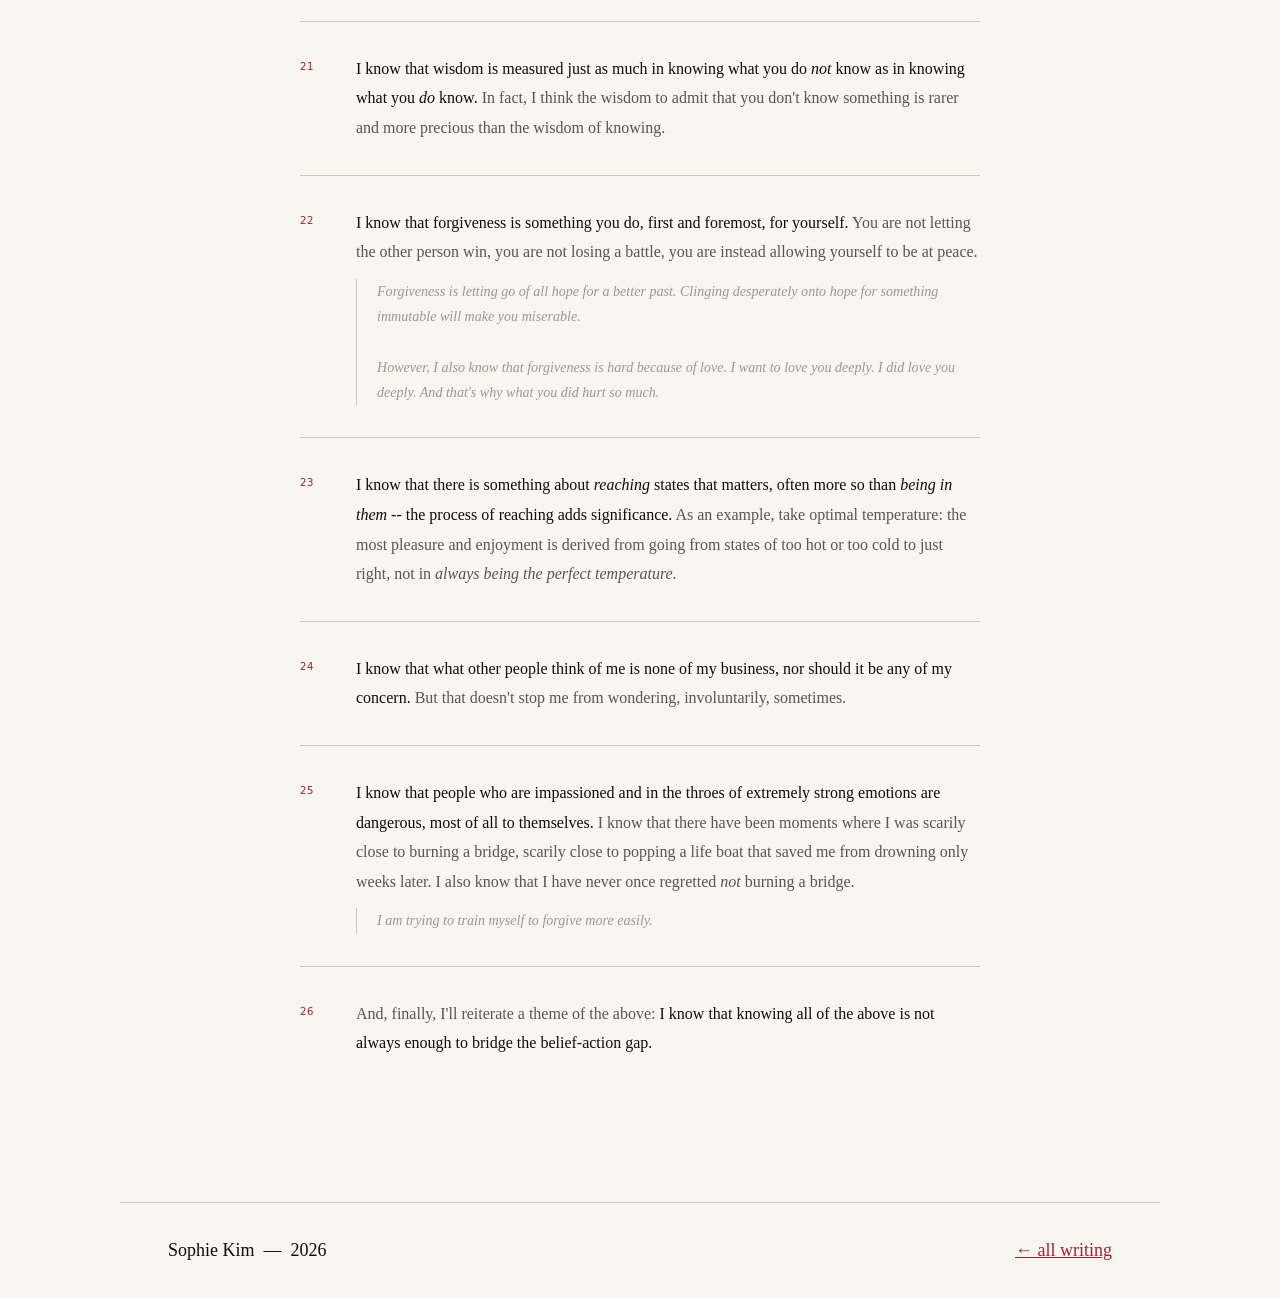
==== commit fc07b882: "Redesign to editorial newspaper aesthetic (worksinprogress.news inspired) - Masthead: crimson accent" ====
--- a/writing/26-things.html
+++ b/writing/26-things.html
@@ -5,9 +5,6 @@
   <meta name="viewport" content="width=device-width, initial-scale=1.0">
   <title>26 Things I Know — Sophie Kim</title>
   <meta name="description" content="Published in honor of 2026, my 18th year of life on this pale blue dot.">
-  <link rel="preconnect" href="https://fonts.googleapis.com">
-  <link rel="preconnect" href="https://fonts.gstatic.com" crossorigin>
-  <link href="https://fonts.googleapis.com/css2?family=Cormorant+Garamond:ital,wght@0,300;0,400;0,500;1,300;1,400&display=swap" rel="stylesheet">
   <link rel="stylesheet" href="../css/style.css">
 
 </head>
@@ -15,7 +12,7 @@
 
 <nav>
   <div class="nav-inner">
-    <a href="../index.html" class="nav-logo">Sophie Kim</a>
+    <a href="../index.html" class="nav-home">Sophie Kim</a>
     <ul class="nav-links">
       <li><a href="../index.html#about">About</a></li>
       <li><a href="../index.html#track-record">Track Record</a></li>
--- a/css/style.css
+++ b/css/style.css
@@ -1,8 +1,7 @@
-/* =================================================
-   SOPHIE KIM
-   Inspired by si.inc + workshoplabs.ai
-   Cream palette · Cormorant Garamond · Dashed timeline
-   ================================================= */
+/* ==============================================
+   SOPHIE KIM — Editorial / Newspaper
+   Warm newsprint · Georgia serif · Rules & ornaments
+   ============================================== */
 
 *, *::before, *::after {
   box-sizing: border-box;
@@ -11,16 +10,18 @@
 }
 
 :root {
-  --bg:      #f0ede8;
-  --bg-2:    #e8e4da;
-  --text:    #0d0b08;
-  --muted:   #7a7567;
-  --dim:     #b5b0a5;
-  --accent:  #8c7a62;
-  --border:  #d8d3cc;
-
-  --serif: 'Cormorant Garamond', Georgia, 'Times New Roman', serif;
+  --bg:       #f9f6f0;
+  --bg-off:   #f2ede5;
+  --text:     #0f0d0a;
+  --muted:    #5a554e;
+  --dim:      #9e978e;
+  --accent:   #9b2335;
+  --border:   #cec8be;
+
+  --serif: Georgia, 'Times New Roman', serif;
   --sans:  system-ui, -apple-system, 'Segoe UI', Helvetica, sans-serif;
+
+  --max-w: 1040px;
 }
 
 html { scroll-behavior: smooth; }
@@ -30,7 +31,7 @@
   color: var(--text);
   font-family: var(--serif);
   font-size: 18px;
-  line-height: 1.6;
+  line-height: 1.7;
   -webkit-font-smoothing: antialiased;
   overflow-x: hidden;
 }
@@ -44,30 +45,21 @@
   display: flex;
   align-items: center;
   justify-content: space-between;
-  padding: 1.5rem 3rem;
-  transition: background 0.4s, border-color 0.4s;
-}
-
-/* Essay pages use .nav-inner wrapper */
-.nav-inner {
-  width: 100%;
-  display: flex;
-  align-items: center;
-  justify-content: space-between;
+  padding: 1rem 3rem;
+  transition: background 0.3s, border-color 0.3s;
 }
 
 nav.scrolled {
-  background: rgba(240, 237, 232, 0.94);
-  backdrop-filter: blur(10px);
-  -webkit-backdrop-filter: blur(10px);
+  background: rgba(249, 246, 240, 0.96);
+  backdrop-filter: blur(8px);
+  -webkit-backdrop-filter: blur(8px);
   border-bottom: 1px solid var(--border);
 }
 
-.nav-logo {
-  font-family: var(--serif);
-  font-weight: 400;
-  font-size: 0.9rem;
-  letter-spacing: 0.12em;
+.nav-home {
+  font-family: var(--sans);
+  font-size: 0.7rem;
+  letter-spacing: 0.14em;
   text-transform: uppercase;
   color: var(--text);
   text-decoration: none;
@@ -81,8 +73,8 @@
 
 .nav-links a {
   font-family: var(--sans);
-  font-size: 0.68rem;
-  letter-spacing: 0.12em;
+  font-size: 0.7rem;
+  letter-spacing: 0.1em;
   text-transform: uppercase;
   color: var(--muted);
   text-decoration: none;
@@ -91,212 +83,324 @@
 
 .nav-links a:hover { color: var(--text); }
 
-/* ==================== HERO ==================== */
-
-#hero {
-  height: 100vh;
+/* ==================== MASTHEAD ==================== */
+
+.masthead {
+  padding-top: 4.5rem;
+  background: var(--bg);
+}
+
+.masthead-accent-band {
+  width: 100%;
+  height: 5px;
+  background: var(--accent);
+}
+
+.masthead-inner {
+  max-width: var(--max-w);
+  margin: 0 auto;
+  padding: 0 3rem;
+  text-align: center;
+}
+
+.masthead-rule {
+  width: 100%;
+}
+
+.masthead-rule--thick {
+  height: 3px;
+  background: var(--text);
+  margin: 1.5rem 0 0;
+}
+
+.masthead-rule--thin {
+  height: 1px;
+  background: var(--text);
+  margin: 0.6rem 0;
+}
+
+.masthead-name {
+  font-family: var(--serif);
+  font-weight: 400;
+  font-size: clamp(3.75rem, 10vw, 8rem);
+  letter-spacing: 0.08em;
+  line-height: 1;
+  color: var(--text);
+  padding: 0.5rem 0;
+}
+
+.masthead-sub {
+  font-family: var(--serif);
+  font-style: italic;
+  font-size: 1rem;
+  color: var(--muted);
+  letter-spacing: 0.04em;
+  padding: 0.25rem 0;
+}
+
+.masthead-kicker {
+  font-family: var(--sans);
+  font-size: 0.67rem;
+  letter-spacing: 0.2em;
+  text-transform: uppercase;
+  color: var(--muted);
+  display: block;
+  padding: 0.9rem 0 1.5rem;
+}
+
+/* ==================== DECK ==================== */
+
+.deck {
+  border-top: 1px solid var(--border);
+  border-bottom: 1px solid var(--border);
+  background: var(--bg);
+}
+
+.deck-inner {
+  max-width: var(--max-w);
+  margin: 0 auto;
+  padding: 3.5rem 3rem;
+}
+
+.deck-headline-row {
+  text-align: center;
+  margin-bottom: 2rem;
+}
+
+.deck-tagline {
+  font-family: var(--serif);
+  font-style: italic;
+  font-size: clamp(1.4rem, 3vw, 2.1rem);
+  line-height: 1.3;
+  color: var(--text);
+}
+
+.deck-rule {
+  width: 100%;
+  height: 1px;
+  background: var(--border);
+  margin-bottom: 2.5rem;
+}
+
+.deck-columns {
+  display: grid;
+  grid-template-columns: 1fr 1px 1fr;
+  gap: 3.5rem;
+  align-items: start;
+}
+
+.deck-col-rule {
+  background: var(--border);
+  align-self: stretch;
+}
+
+.deck-lede {
+  font-family: var(--serif);
+  font-size: 0.97rem;
+  line-height: 1.85;
+  color: var(--muted);
+  margin-bottom: 1rem;
+}
+
+.deck-lede:last-child { margin-bottom: 0; }
+
+.deck-col-stats {
+  display: grid;
+  grid-template-columns: 1fr 1fr;
+  gap: 1rem 2rem;
+}
+
+.deck-stat {
+  display: flex;
+  align-items: baseline;
+  gap: 0.65rem;
+}
+
+.stat-n {
+  font-family: var(--serif);
+  font-size: 1.75rem;
+  font-weight: 400;
+  color: var(--text);
+  line-height: 1;
+  flex-shrink: 0;
+}
+
+.stat-l {
+  font-family: var(--sans);
+  font-size: 0.6rem;
+  letter-spacing: 0.07em;
+  text-transform: uppercase;
+  color: var(--dim);
+  line-height: 1.4;
+}
+
+/* ==================== FEATURED ESSAY ==================== */
+
+.featured {
+  background: var(--text);
+  border-bottom: 4px solid var(--accent);
+}
+
+.featured-inner {
+  max-width: var(--max-w);
+  margin: 0 auto;
+  padding: 5rem 3rem;
+}
+
+.featured-label-row {
   display: flex;
   align-items: center;
-  padding: 5rem 3rem 3rem;
-  max-width: 1200px;
-  margin: 0 auto;
-  gap: 4rem;
-}
-
-.hero-left {
-  flex: 0 0 54%;
-}
-
-.hero-name {
-  font-family: var(--serif);
-  font-weight: 300;
-  font-size: clamp(3.25rem, 5.5vw, 5.75rem);
-  letter-spacing: 0.01em;
-  line-height: 1;
-  color: var(--text);
-  margin-bottom: 1.75rem;
-}
-
-.hero-rule {
-  width: 2.5rem;
+  gap: 1.25rem;
+  margin-bottom: 3rem;
+}
+
+.featured-label-line {
+  flex: 1;
   height: 1px;
-  background: var(--text);
-  opacity: 0.25;
-  margin-bottom: 1.75rem;
-}
-
-.hero-tagline {
-  font-family: var(--serif);
-  font-weight: 300;
-  font-style: italic;
-  font-size: clamp(1.05rem, 1.8vw, 1.35rem);
-  line-height: 1.55;
-  color: var(--text);
-  margin-bottom: 1.5rem;
-}
-
-.hero-meta {
+  background: rgba(249, 246, 240, 0.2);
+}
+
+.featured-label {
+  font-family: var(--sans);
+  font-size: 0.65rem;
+  letter-spacing: 0.22em;
+  text-transform: uppercase;
+  color: var(--accent);
+  white-space: nowrap;
+}
+
+.featured-link {
+  display: block;
+  text-decoration: none;
+  color: inherit;
+  transition: opacity 0.25s;
+}
+
+.featured-link:hover { opacity: 0.82; }
+
+.featured-title {
+  font-family: var(--serif);
+  font-weight: 400;
+  font-style: italic;
+  font-size: clamp(2.75rem, 7.5vw, 6rem);
+  color: var(--bg);
+  line-height: 1.06;
+  letter-spacing: -0.01em;
+  margin-bottom: 2.5rem;
+}
+
+.featured-pull-wrap {
+  display: flex;
+  gap: 1rem;
+  align-items: flex-start;
+  max-width: 660px;
+  margin-bottom: 2.5rem;
+}
+
+.featured-pull-deco {
+  font-family: var(--serif);
+  font-size: 4rem;
+  line-height: 0.75;
+  color: var(--accent);
+  flex-shrink: 0;
+  margin-top: 0.2rem;
+}
+
+.featured-pull {
+  font-family: var(--serif);
+  font-style: italic;
+  font-size: 1rem;
+  line-height: 1.85;
+  color: rgba(249, 246, 240, 0.6);
+  border: none;
+  padding: 0;
+}
+
+.featured-cta {
   font-family: var(--sans);
   font-size: 0.68rem;
-  letter-spacing: 0.14em;
-  text-transform: uppercase;
-  color: var(--muted);
-  margin-bottom: 2.75rem;
-}
-
-.hero-ctas {
-  display: flex;
-  gap: 2.25rem;
-  flex-wrap: wrap;
-}
-
-.hero-ctas a {
-  font-family: var(--sans);
-  font-size: 0.68rem;
-  letter-spacing: 0.12em;
-  text-transform: uppercase;
-  color: var(--text);
-  text-decoration: none;
-  border-bottom: 1px solid var(--dim);
-  padding-bottom: 2px;
-  transition: color 0.2s, border-color 0.2s;
-}
-
-.hero-ctas a:hover {
-  color: var(--accent);
-  border-color: var(--accent);
-}
-
-/* ---- Hero Right: Dashed Timeline (si.inc) ---- */
-
-.hero-right {
-  flex: 1;
-  height: 58vh;
-  overflow-y: auto;
-  scrollbar-width: none;
-  -ms-overflow-style: none;
-  mask-image: linear-gradient(to bottom, transparent 0%, black 10%, black 88%, transparent 100%);
-  -webkit-mask-image: linear-gradient(to bottom, transparent 0%, black 10%, black 88%, transparent 100%);
-  padding: 2rem 0;
-}
-
-.hero-right::-webkit-scrollbar { display: none; }
-
-.timeline {
-  position: relative;
-  padding-left: 2.25rem;
-}
-
-/* The dashed vertical line */
-.timeline::before {
-  content: '';
-  position: absolute;
-  left: 0;
-  top: 0;
-  bottom: 0;
-  width: 1px;
-  background: repeating-linear-gradient(
-    to bottom,
-    var(--dim) 0px,
-    var(--dim) 4px,
-    transparent 4px,
-    transparent 8px
-  );
-}
-
-.timeline-item {
-  margin-bottom: 2.25rem;
-  transition: opacity 0.2s;
-}
-
-.timeline-item:hover { opacity: 0.6; }
-.timeline-item:last-child { margin-bottom: 0; }
-
-.timeline-badge {
-  font-family: var(--sans);
-  font-size: 0.6rem;
-  letter-spacing: 0.12em;
+  letter-spacing: 0.16em;
   text-transform: uppercase;
   color: var(--accent);
   display: block;
-  margin-bottom: 0.2rem;
-}
-
-.timeline-title {
-  font-family: var(--serif);
-  font-size: 0.95rem;
-  font-weight: 500;
-  color: var(--text);
-  line-height: 1.3;
-  margin-bottom: 0.2rem;
-}
-
-.timeline-desc {
-  font-family: var(--sans);
-  font-size: 0.7rem;
-  color: var(--muted);
-  line-height: 1.65;
-  letter-spacing: 0.02em;
-}
-
-/* ==================== RULE / DIVIDER ==================== */
-
-.rule {
-  border: none;
-  border-top: 1px solid var(--border);
-  margin: 0;
-}
-
-/* ==================== SECTIONS ==================== */
-
-.section-wrap {
-  max-width: 1200px;
+}
+
+/* ==================== ORNAMENT ==================== */
+
+.section-ornament {
+  display: flex;
+  align-items: center;
+  gap: 1.25rem;
+  max-width: var(--max-w);
   margin: 0 auto;
-  padding: 6rem 3rem;
-}
-
-.section-label {
-  font-family: var(--sans);
-  font-size: 0.65rem;
-  letter-spacing: 0.2em;
-  text-transform: uppercase;
-  color: var(--muted);
-  display: block;
-  margin-bottom: 3rem;
+  padding: 2.5rem 3rem;
+}
+
+.ornament-line {
+  flex: 1;
+  height: 1px;
+  background: var(--border);
+}
+
+.ornament-sym {
+  font-size: 0.6rem;
+  color: var(--dim);
+  letter-spacing: 0.15em;
+}
+
+/* ==================== SECTION STRUCTURE ==================== */
+
+.section-inner {
+  max-width: var(--max-w);
+  margin: 0 auto;
+  padding: 0 3rem 5rem;
+}
+
+.section-bar {
+  font-family: var(--sans);
+  font-size: 0.63rem;
+  letter-spacing: 0.22em;
+  text-transform: uppercase;
+  color: var(--bg);
+  background: var(--text);
+  display: inline-block;
+  padding: 0.3rem 0.75rem;
+  margin-bottom: 2.5rem;
 }
 
 /* ==================== ABOUT ==================== */
+
+.about-section {
+  border-bottom: 1px solid var(--border);
+}
 
 .about-grid {
   display: grid;
-  grid-template-columns: 1fr 1fr;
+  grid-template-columns: 1fr 300px;
   gap: 5rem;
   align-items: start;
 }
 
-.about-headline {
-  font-family: var(--serif);
-  font-weight: 300;
-  font-size: clamp(1.75rem, 3vw, 2.5rem);
-  line-height: 1.25;
-  letter-spacing: -0.01em;
-  color: var(--text);
-}
-
 .about-body p {
   font-family: var(--serif);
   font-size: 1rem;
-  line-height: 1.85;
-  color: var(--muted);
-  margin-bottom: 1.1rem;
+  line-height: 1.9;
+  color: var(--muted);
+  margin-bottom: 1.25rem;
 }
 
 .about-body p:last-child { margin-bottom: 0; }
 
-.about-body strong {
-  color: var(--text);
-  font-weight: 500;
-}
+.about-drop-cap::first-letter {
+  font-size: 3.5rem;
+  line-height: 0.8;
+  float: left;
+  margin: 0.1em 0.1em 0 0;
+  color: var(--text);
+  font-weight: 400;
+}
+
+.about-body strong { color: var(--text); font-weight: 500; }
 
 .about-body a {
   color: var(--text);
@@ -307,392 +411,325 @@
 
 .about-body a:hover { border-color: var(--accent); }
 
-/* ==================== WRITING ==================== */
-
-.writing-intro {
-  font-family: var(--serif);
-  font-weight: 300;
-  font-style: italic;
-  font-size: clamp(1rem, 1.5vw, 1.2rem);
-  color: var(--muted);
-  max-width: 480px;
+.about-pull-col {
+  padding-top: 0.25rem;
+}
+
+.about-pull {
+  margin-bottom: 2rem;
+}
+
+.about-pull-rule {
+  width: 100%;
+  height: 2px;
+  background: var(--accent);
+  margin-bottom: 1.25rem;
+}
+
+.about-pull-rule + .about-pull-rule,
+.about-pull-source + .about-pull-rule {
+  margin-bottom: 0;
+  margin-top: 1.25rem;
+}
+
+.about-pull-mark {
+  font-family: var(--serif);
+  font-size: 2.5rem;
+  line-height: 0.8;
+  color: var(--accent);
+  margin-bottom: 0.5rem;
+}
+
+.about-pull-text {
+  font-family: var(--serif);
+  font-style: italic;
+  font-size: 1rem;
+  line-height: 1.7;
+  color: var(--text);
+  margin-bottom: 0.75rem;
+}
+
+.about-pull-source {
+  font-family: var(--sans);
+  font-size: 0.63rem;
+  letter-spacing: 0.1em;
+  text-transform: uppercase;
+  color: var(--dim);
+  margin-bottom: 1rem;
+}
+
+.about-credentials {
+  border-top: 1px solid var(--border);
+  padding-top: 1.25rem;
+}
+
+.about-credential {
+  font-family: var(--sans);
+  font-size: 0.7rem;
+  letter-spacing: 0.04em;
+  color: var(--muted);
+  line-height: 1.7;
+}
+
+/* ==================== WORK / TRACK RECORD ==================== */
+
+.work-section {
+  border-bottom: 1px solid var(--border);
+}
+
+.work-intro {
+  font-family: var(--serif);
+  font-style: italic;
+  font-size: 1.1rem;
+  color: var(--muted);
   margin-bottom: 3.5rem;
   line-height: 1.6;
 }
 
-/* Featured essay — full width, editorial */
-.essay-featured {
+.act {
+  padding-bottom: 3rem;
+  margin-bottom: 3rem;
+  border-bottom: 1px solid var(--border);
+}
+
+.act--last {
+  padding-bottom: 0;
+  margin-bottom: 0;
+  border-bottom: none;
+}
+
+.act-header {
+  display: flex;
+  align-items: baseline;
+  gap: 1.25rem;
+  margin-bottom: 1.5rem;
+}
+
+.act-header-bar {
+  font-family: var(--sans);
+  font-size: 0.6rem;
+  letter-spacing: 0.18em;
+  text-transform: uppercase;
+  color: var(--bg);
+  background: var(--accent);
+  padding: 0.25rem 0.65rem;
+  white-space: nowrap;
+  flex-shrink: 0;
+}
+
+.act-title {
+  font-family: var(--serif);
+  font-style: italic;
+  font-size: 0.95rem;
+  color: var(--muted);
+}
+
+.work-item {
+  padding: 1.5rem 0;
+  border-bottom: 1px solid var(--border);
+}
+
+.work-item:first-of-type { border-top: 1px solid var(--border); }
+.work-item:last-child { border-bottom: none; }
+
+.work-item-head {
+  display: flex;
+  align-items: baseline;
+  justify-content: space-between;
+  gap: 2rem;
+  margin-bottom: 0.6rem;
+}
+
+.work-org {
+  font-family: var(--serif);
+  font-weight: 400;
+  font-size: 1rem;
+  color: var(--text);
+  line-height: 1.3;
+}
+
+.work-date {
+  font-family: var(--sans);
+  font-size: 0.63rem;
+  letter-spacing: 0.07em;
+  text-transform: uppercase;
+  color: var(--dim);
+  white-space: nowrap;
+  flex-shrink: 0;
+}
+
+.work-desc {
+  font-family: var(--serif);
+  font-size: 0.95rem;
+  line-height: 1.85;
+  color: var(--muted);
+  margin-bottom: 0.65rem;
+}
+
+.work-desc:last-child { margin-bottom: 0; }
+.work-desc strong { color: var(--text); font-weight: 500; }
+
+.work-desc a {
+  color: var(--text);
+  text-decoration: none;
+  border-bottom: 1px solid var(--dim);
+  transition: border-color 0.2s;
+}
+
+.work-desc a:hover { border-color: var(--accent); }
+
+.work-tags {
+  display: flex;
+  flex-wrap: wrap;
+  gap: 0.35rem;
+  margin-top: 0.75rem;
+}
+
+.tag {
+  font-family: var(--sans);
+  font-size: 0.58rem;
+  letter-spacing: 0.07em;
+  text-transform: uppercase;
+  color: var(--muted);
+  border: 1px solid var(--border);
+  padding: 0.2rem 0.55rem;
+}
+
+/* ==================== WRITING ==================== */
+
+.writing-more {
+  border-bottom: 1px solid var(--border);
+}
+
+.essays-list {
+  border-top: 1px solid var(--border);
+}
+
+.essay-item {
   display: block;
-  text-decoration: none;
-  padding: 2.5rem 0;
-  border-top: 1px solid var(--border);
-  border-bottom: 1px solid var(--border);
-  margin-bottom: 2.5rem;
-  transition: opacity 0.2s;
-}
-
-.essay-featured:hover { opacity: 0.75; }
-
-.essay-featured-label {
-  font-family: var(--sans);
-  font-size: 0.62rem;
-  letter-spacing: 0.16em;
-  text-transform: uppercase;
-  color: var(--accent);
-  display: block;
-  margin-bottom: 0.75rem;
-}
-
-.essay-featured-title {
-  font-family: var(--serif);
-  font-weight: 300;
-  font-style: italic;
-  font-size: clamp(1.75rem, 3.5vw, 2.75rem);
-  color: var(--text);
-  line-height: 1.15;
-  display: block;
-  margin-bottom: 1.25rem;
-}
-
-.essay-featured-pull {
-  font-family: var(--serif);
-  font-size: 0.95rem;
-  color: var(--muted);
-  line-height: 1.8;
-  max-width: 640px;
-  margin-bottom: 1.25rem;
-}
-
-.essay-featured-cta {
-  font-family: var(--sans);
-  font-size: 0.65rem;
-  letter-spacing: 0.12em;
-  text-transform: uppercase;
-  color: var(--text);
-}
-
-/* Essay group label */
-.writing-group {
-  font-family: var(--sans);
-  font-size: 0.62rem;
-  letter-spacing: 0.18em;
-  text-transform: uppercase;
-  color: var(--dim);
-  display: block;
-  padding-bottom: 1rem;
-  border-bottom: 1px solid var(--border);
-  margin-bottom: 0;
-  margin-top: 1.5rem;
-}
-
-/* Essay list items */
-.essay-row {
-  display: grid;
-  grid-template-columns: 1fr auto;
-  align-items: start;
-  gap: 2rem;
-  padding: 1.5rem 0;
+  padding: 1.75rem 0;
   border-bottom: 1px solid var(--border);
   text-decoration: none;
   color: inherit;
   transition: opacity 0.2s;
-  cursor: default;
-}
-
-.essay-row:last-child { border-bottom: none; }
-
-a.essay-row { cursor: pointer; }
-a.essay-row:hover { opacity: 0.6; }
-
-.essay-row-left {}
-
-.essay-row-tag {
-  font-family: var(--sans);
-  font-size: 0.6rem;
-  letter-spacing: 0.12em;
-  text-transform: uppercase;
-  color: var(--muted);
-  display: block;
-  margin-bottom: 0.3rem;
-}
-
-.essay-row-title {
-  font-family: var(--serif);
-  font-weight: 400;
-  font-style: italic;
-  font-size: 1.1rem;
-  color: var(--text);
-  display: block;
-  margin-bottom: 0.35rem;
+}
+
+.essay-item--last { border-bottom: none; }
+.essay-item--forthcoming { cursor: default; }
+
+a.essay-item:hover { opacity: 0.65; }
+
+.essay-item-label {
+  margin-bottom: 0.4rem;
+}
+
+.essay-tag {
+  font-family: var(--sans);
+  font-size: 0.62rem;
+  letter-spacing: 0.1em;
+  text-transform: uppercase;
+  color: var(--dim);
+}
+
+.essay-title-row {
+  display: flex;
+  align-items: baseline;
+  justify-content: space-between;
+  gap: 2rem;
+  margin-bottom: 0.5rem;
+}
+
+.essay-title {
+  font-family: var(--serif);
+  font-style: italic;
+  font-size: 1.2rem;
+  color: var(--text);
   line-height: 1.3;
 }
 
-.essay-row-teaser {
-  font-family: var(--serif);
-  font-size: 0.875rem;
-  color: var(--muted);
-  line-height: 1.65;
-}
-
-.essay-row-arrow {
-  font-family: var(--sans);
-  font-size: 0.85rem;
-  color: var(--dim);
-  padding-top: 0.25rem;
+.essay-arrow {
+  font-family: var(--sans);
+  font-size: 0.9rem;
+  color: var(--dim);
   flex-shrink: 0;
   transition: color 0.2s;
 }
 
-a.essay-row:hover .essay-row-arrow { color: var(--accent); }
-
-/* ==================== TRACK RECORD ==================== */
-
-.act-header {
-  display: flex;
-  align-items: baseline;
-  gap: 1.5rem;
-  padding: 1.25rem 0;
+a.essay-item:hover .essay-arrow { color: var(--accent); }
+
+.essay-arrow--dim { color: var(--border); }
+
+.essay-teaser {
+  font-family: var(--serif);
+  font-size: 0.88rem;
+  line-height: 1.8;
+  color: var(--dim);
+  max-width: 680px;
+}
+
+/* ==================== CONTACT ==================== */
+
+.contact-section {
+  background: var(--bg-off);
   border-bottom: 1px solid var(--border);
-  margin-bottom: 0;
-}
-
-.act-number {
-  font-family: var(--sans);
-  font-size: 0.6rem;
-  letter-spacing: 0.14em;
-  text-transform: uppercase;
-  color: var(--dim);
-}
-
-.act-title {
-  font-family: var(--serif);
-  font-weight: 300;
-  font-style: italic;
+}
+
+.contact-inner {
+  max-width: var(--max-w);
+  margin: 0 auto;
+  padding: 5rem 3rem;
+  text-align: center;
+}
+
+.contact-ornament {
   font-size: 1rem;
-  color: var(--muted);
-}
-
-/* Track record uses same dashed timeline pattern */
-.track-timeline {
-  position: relative;
-  padding-left: 2.25rem;
-  margin-bottom: 3.5rem;
-}
-
-.track-timeline:last-child { margin-bottom: 0; }
-
-.track-timeline::before {
-  content: '';
-  position: absolute;
-  left: 0;
-  top: 0;
-  bottom: 0;
-  width: 1px;
-  background: repeating-linear-gradient(
-    to bottom,
-    var(--border) 0px,
-    var(--border) 4px,
-    transparent 4px,
-    transparent 8px
-  );
-}
-
-.track-item {
-  padding: 1.5rem 0;
-  border-bottom: 1px solid var(--border);
-  display: grid;
-  grid-template-columns: 140px 1fr;
-  gap: 2rem;
-  align-items: start;
-}
-
-.track-item:last-child { border-bottom: none; }
-
-.track-item-meta {
-  padding-top: 0.1rem;
-}
-
-.track-item-age {
-  font-family: var(--sans);
-  font-size: 0.6rem;
-  letter-spacing: 0.12em;
-  text-transform: uppercase;
   color: var(--accent);
-  display: block;
-  margin-bottom: 0.2rem;
-}
-
-.track-item-org {
-  font-family: var(--sans);
-  font-size: 0.65rem;
-  letter-spacing: 0.06em;
-  color: var(--dim);
+  margin-bottom: 1.75rem;
+}
+
+.contact-headline {
+  font-family: var(--serif);
+  font-style: italic;
+  font-size: clamp(1.5rem, 3vw, 2.25rem);
+  color: var(--text);
   line-height: 1.4;
-}
-
-.track-item-name {
-  font-family: var(--serif);
-  font-weight: 500;
-  font-size: 1.05rem;
-  color: var(--text);
-  margin-bottom: 0.4rem;
-  line-height: 1.3;
-}
-
-.track-item-desc {
-  font-family: var(--serif);
-  font-size: 0.9rem;
-  color: var(--muted);
-  line-height: 1.75;
-  margin-bottom: 0.75rem;
-}
-
-.track-item-desc strong {
-  color: var(--text);
-  font-weight: 500;
-}
-
-.track-item-desc a {
-  color: var(--text);
+  margin-bottom: 2rem;
+}
+
+.contact-email {
+  font-family: var(--sans);
+  font-size: 0.72rem;
+  letter-spacing: 0.16em;
+  text-transform: uppercase;
+  color: var(--accent);
   text-decoration: none;
-  border-bottom: 1px solid var(--dim);
-  transition: border-color 0.2s;
-}
-
-.track-item-desc a:hover { border-color: var(--accent); }
-
-.track-tags {
-  display: flex;
-  flex-wrap: wrap;
-  gap: 0.4rem;
-}
-
-.tag {
-  font-family: var(--sans);
-  font-size: 0.58rem;
-  letter-spacing: 0.08em;
-  text-transform: uppercase;
-  color: var(--muted);
-  border: 1px solid var(--border);
-  padding: 0.15rem 0.5rem;
-}
-
-/* ==================== STATS ROW ==================== */
-
-.stats-row {
-  border-top: 1px solid var(--border);
-  border-bottom: 1px solid var(--border);
-}
-
-.stats-inner {
-  max-width: 1200px;
-  margin: 0 auto;
-  padding: 1.75rem 3rem;
-  display: flex;
-  align-items: center;
-  gap: 0;
-}
-
-.stat-item {
-  display: flex;
-  align-items: center;
-  gap: 0;
-  flex: 1;
-  justify-content: center;
-}
-
-.stat-item + .stat-item {
-  border-left: 1px solid var(--border);
-}
-
-.stat-n {
-  font-family: var(--serif);
-  font-size: 1.5rem;
-  font-weight: 300;
-  color: var(--text);
-  letter-spacing: -0.02em;
-  margin-right: 0.6rem;
-  line-height: 1;
-}
-
-.stat-l {
-  font-family: var(--sans);
-  font-size: 0.6rem;
-  letter-spacing: 0.1em;
-  text-transform: uppercase;
-  color: var(--muted);
-  line-height: 1.35;
-  max-width: 80px;
-}
-
-/* ==================== CONTACT ==================== */
-
-.contact-grid {
-  display: grid;
-  grid-template-columns: 1fr 1fr;
-  gap: 5rem;
-  align-items: start;
-}
-
-.contact-headline {
-  font-family: var(--serif);
-  font-weight: 300;
-  font-size: clamp(1.5rem, 2.5vw, 2rem);
-  line-height: 1.35;
-  color: var(--text);
-  margin-bottom: 2rem;
-  font-style: italic;
-}
-
-.contact-body {
-  font-family: var(--serif);
-  font-size: 0.95rem;
-  color: var(--muted);
-  line-height: 1.85;
-  margin-bottom: 2.5rem;
-}
-
-.contact-links {
-  display: flex;
-  flex-direction: column;
-  gap: 0.65rem;
-}
-
-.contact-link {
-  font-family: var(--sans);
-  font-size: 0.72rem;
-  letter-spacing: 0.08em;
-  color: var(--text);
-  text-decoration: none;
-  display: inline-flex;
-  align-items: center;
-  gap: 0.75rem;
-  transition: color 0.2s;
-}
-
-.contact-link:hover { color: var(--accent); }
-
-.contact-link-label {
-  font-size: 0.6rem;
-  letter-spacing: 0.14em;
-  text-transform: uppercase;
-  color: var(--dim);
-  min-width: 50px;
-}
+  border-bottom: 1px solid currentColor;
+  padding-bottom: 2px;
+  transition: opacity 0.2s;
+}
+
+.contact-email:hover { opacity: 0.65; }
 
 /* ==================== FOOTER ==================== */
 
+.footer-rule-top {
+  height: 3px;
+  background: var(--text);
+}
+
 footer {
-  border-top: 1px solid var(--border);
+  background: var(--bg);
 }
 
 .footer-inner {
-  max-width: 1200px;
+  max-width: var(--max-w);
   margin: 0 auto;
   padding: 2rem 3rem;
   display: flex;
   align-items: center;
   justify-content: space-between;
+  gap: 3rem;
+  border-top: 1px solid var(--border);
 }
 
 .footer-quote {
@@ -700,24 +737,25 @@
   font-style: italic;
   font-size: 0.85rem;
   color: var(--dim);
-  max-width: 480px;
-  line-height: 1.7;
+  line-height: 1.75;
+  max-width: 520px;
 }
 
 .footer-sig {
   font-family: var(--sans);
-  font-size: 0.6rem;
+  font-size: 0.62rem;
   letter-spacing: 0.12em;
   text-transform: uppercase;
   color: var(--dim);
+  white-space: nowrap;
 }
 
 /* ==================== FADE-UP ==================== */
 
 .fade-up {
   opacity: 0;
-  transform: translateY(14px);
-  transition: opacity 0.7s ease, transform 0.7s ease;
+  transform: translateY(12px);
+  transition: opacity 0.65s ease, transform 0.65s ease;
 }
 
 .fade-up.visible {
@@ -739,35 +777,33 @@
 
 .essay-back {
   font-family: var(--sans);
-  font-size: 0.65rem;
-  letter-spacing: 0.12em;
+  font-size: 0.68rem;
+  letter-spacing: 0.1em;
   text-transform: uppercase;
   color: var(--muted);
   text-decoration: none;
   display: inline-block;
   margin-bottom: 3rem;
   transition: color 0.2s;
-  border: none;
 }
 
 .essay-back:hover { color: var(--text); }
 
 .essay-page-title {
   font-family: var(--serif);
-  font-weight: 300;
-  font-size: clamp(1.75rem, 4vw, 3rem);
+  font-weight: 400;
+  font-size: clamp(1.75rem, 4.5vw, 3rem);
   color: var(--text);
   line-height: 1.15;
   letter-spacing: -0.01em;
   margin-bottom: 0.75rem;
-  border: none;
 }
 
 .essay-page-meta {
   font-family: var(--sans);
-  font-size: 0.65rem;
-  color: var(--muted);
-  letter-spacing: 0.12em;
+  font-size: 0.66rem;
+  color: var(--dim);
+  letter-spacing: 0.1em;
   text-transform: uppercase;
 }
 
@@ -781,11 +817,7 @@
 .essay-body p { margin-bottom: 1.5rem; }
 .essay-body p:last-child { margin-bottom: 0; }
 .essay-body em { font-style: italic; }
-
-.essay-body strong {
-  color: var(--text);
-  font-weight: 500;
-}
+.essay-body strong { color: var(--text); font-weight: 500; }
 
 .essay-body a {
   color: var(--text);
@@ -798,8 +830,8 @@
 
 .essay-body blockquote {
   margin: 2.5rem 0;
-  padding: 1.5rem 2rem;
-  border-left: 1px solid var(--dim);
+  padding: 0 0 0 1.5rem;
+  border-left: 2px solid var(--accent);
   font-style: italic;
 }
 
@@ -815,19 +847,18 @@
 .section-break::after {
   content: '·   ·   ·';
   color: var(--dim);
-  font-size: 0.9rem;
+  font-size: 0.85rem;
   letter-spacing: 0.5em;
 }
 
 .essay-body h3, .section-heading {
   font-family: var(--sans);
-  font-size: 0.65rem;
-  letter-spacing: 0.2em;
+  font-size: 0.66rem;
+  letter-spacing: 0.18em;
   text-transform: uppercase;
   color: var(--muted);
   margin: 3rem 0 1.5rem;
-  font-weight: 400;
-  border: none;
+  font-weight: 500;
 }
 
 .footnote {
@@ -845,7 +876,7 @@
   padding: 1.5rem 2rem;
   border-left: 1px solid var(--border);
   font-family: var(--serif);
-  font-size: 0.9rem;
+  font-size: 1rem;
   color: var(--muted);
   line-height: 1.9;
   font-style: italic;
@@ -855,8 +886,8 @@
   display: block;
   margin-top: 0.75rem;
   font-family: var(--sans);
-  font-size: 0.62rem;
-  letter-spacing: 0.1em;
+  font-size: 0.63rem;
+  letter-spacing: 0.08em;
   color: var(--dim);
   font-style: normal;
 }
@@ -873,7 +904,7 @@
   padding: 2rem 0;
   border-bottom: 1px solid var(--border);
   display: grid;
-  grid-template-columns: 28px 1fr;
+  grid-template-columns: 32px 1fr;
   gap: 1.5rem;
 }
 
@@ -881,7 +912,7 @@
 
 .thing-number {
   font-family: var(--sans);
-  font-size: 0.6rem;
+  font-size: 0.63rem;
   color: var(--accent);
   letter-spacing: 0.06em;
   padding-top: 0.25rem;
@@ -893,22 +924,17 @@
   color: var(--muted);
   line-height: 1.85;
   margin-bottom: 0.75rem;
-  text-align: left;
 }
 
 .thing-body p:last-child { margin-bottom: 0; }
-
-.thing-body strong {
-  color: var(--text);
-  font-weight: 500;
-}
+.thing-body strong { color: var(--text); font-weight: 500; }
 
 .thing-sub {
   margin-top: 0.75rem;
   padding-left: 1.25rem;
   border-left: 1px solid var(--border);
   font-family: var(--serif);
-  font-size: 0.875rem;
+  font-size: 0.88rem;
   color: var(--dim);
   font-style: italic;
   line-height: 1.8;
@@ -917,66 +943,60 @@
 /* ==================== MOBILE ==================== */
 
 @media (max-width: 900px) {
-  nav { padding: 1.25rem 2rem; }
-
-  #hero {
-    flex-direction: column;
-    height: auto;
-    padding: 7rem 2rem 4rem;
-    gap: 3rem;
-    align-items: flex-start;
+  nav { padding: 1rem 2rem; }
+
+  .masthead-inner { padding: 0 2rem; }
+
+  .deck-inner { padding: 3rem 2rem; }
+
+  .deck-columns {
+    grid-template-columns: 1fr;
+    gap: 2rem;
   }
 
-  .hero-left { flex: none; }
-
-  .hero-right {
-    height: auto;
-    max-height: 40vh;
-    mask-image: linear-gradient(to bottom, black 0%, black 85%, transparent 100%);
-    -webkit-mask-image: linear-gradient(to bottom, black 0%, black 85%, transparent 100%);
-    width: 100%;
+  .deck-col-rule { display: none; }
+
+  .about-grid {
+    grid-template-columns: 1fr;
+    gap: 2.5rem;
   }
 
-  .about-grid { grid-template-columns: 1fr; gap: 2.5rem; }
-  .contact-grid { grid-template-columns: 1fr; gap: 2.5rem; }
-  .track-item { grid-template-columns: 1fr; gap: 0.5rem; }
-
-  .stats-inner {
-    flex-wrap: wrap;
-    gap: 0;
-    padding: 1.25rem 2rem;
-  }
-
-  .stat-item {
-    flex: 0 0 50%;
-    padding: 0.75rem 0;
-    justify-content: flex-start;
-    gap: 0.75rem;
-  }
-
-  .stat-item + .stat-item { border-left: none; }
-  .stat-item:nth-child(odd) { border-right: 1px solid var(--border); padding-right: 1rem; }
-
-  .section-wrap { padding: 4rem 2rem; }
-  .container { padding: 0 2rem; }
-  .essay-page { padding: 7rem 0 4rem; }
+  .section-inner { padding: 0 2rem 4rem; }
+
+  .section-ornament { padding: 2rem; }
+
+  .featured-inner { padding: 4rem 2rem; }
+
+  .contact-inner { padding: 4rem 2rem; }
 
   .footer-inner {
     flex-direction: column;
-    gap: 1rem;
     text-align: center;
     padding: 2rem;
+    gap: 1rem;
   }
 
   .footer-quote { max-width: 100%; }
+}
+
+@media (max-width: 640px) {
+  .work-item-head {
+    flex-direction: column;
+    gap: 0.2rem;
+  }
 }
 
 @media (max-width: 540px) {
   .nav-links { display: none; }
-  nav { padding: 1.25rem 1.5rem; }
-  .hero-name { font-size: 2.75rem; }
-  .hero-ctas { gap: 1.5rem; }
-  .section-wrap { padding: 3rem 1.5rem; }
+  nav { padding: 1rem 1.5rem; }
+  .masthead-inner { padding: 0 1.5rem; }
+  .masthead-name { letter-spacing: 0.04em; }
+  .deck-inner { padding: 2.5rem 1.5rem; }
+  .deck-col-stats { grid-template-columns: 1fr 1fr; }
+  .featured-inner { padding: 3rem 1.5rem; }
+  .section-inner { padding: 0 1.5rem 3.5rem; }
+  .section-ornament { padding: 1.75rem 1.5rem; }
+  .contact-inner { padding: 3rem 1.5rem; }
   .container { padding: 0 1.5rem; }
-  .stat-item { flex: 0 0 50%; }
-}
+  .essay-page { padding: 7rem 0 4rem; }
+}
